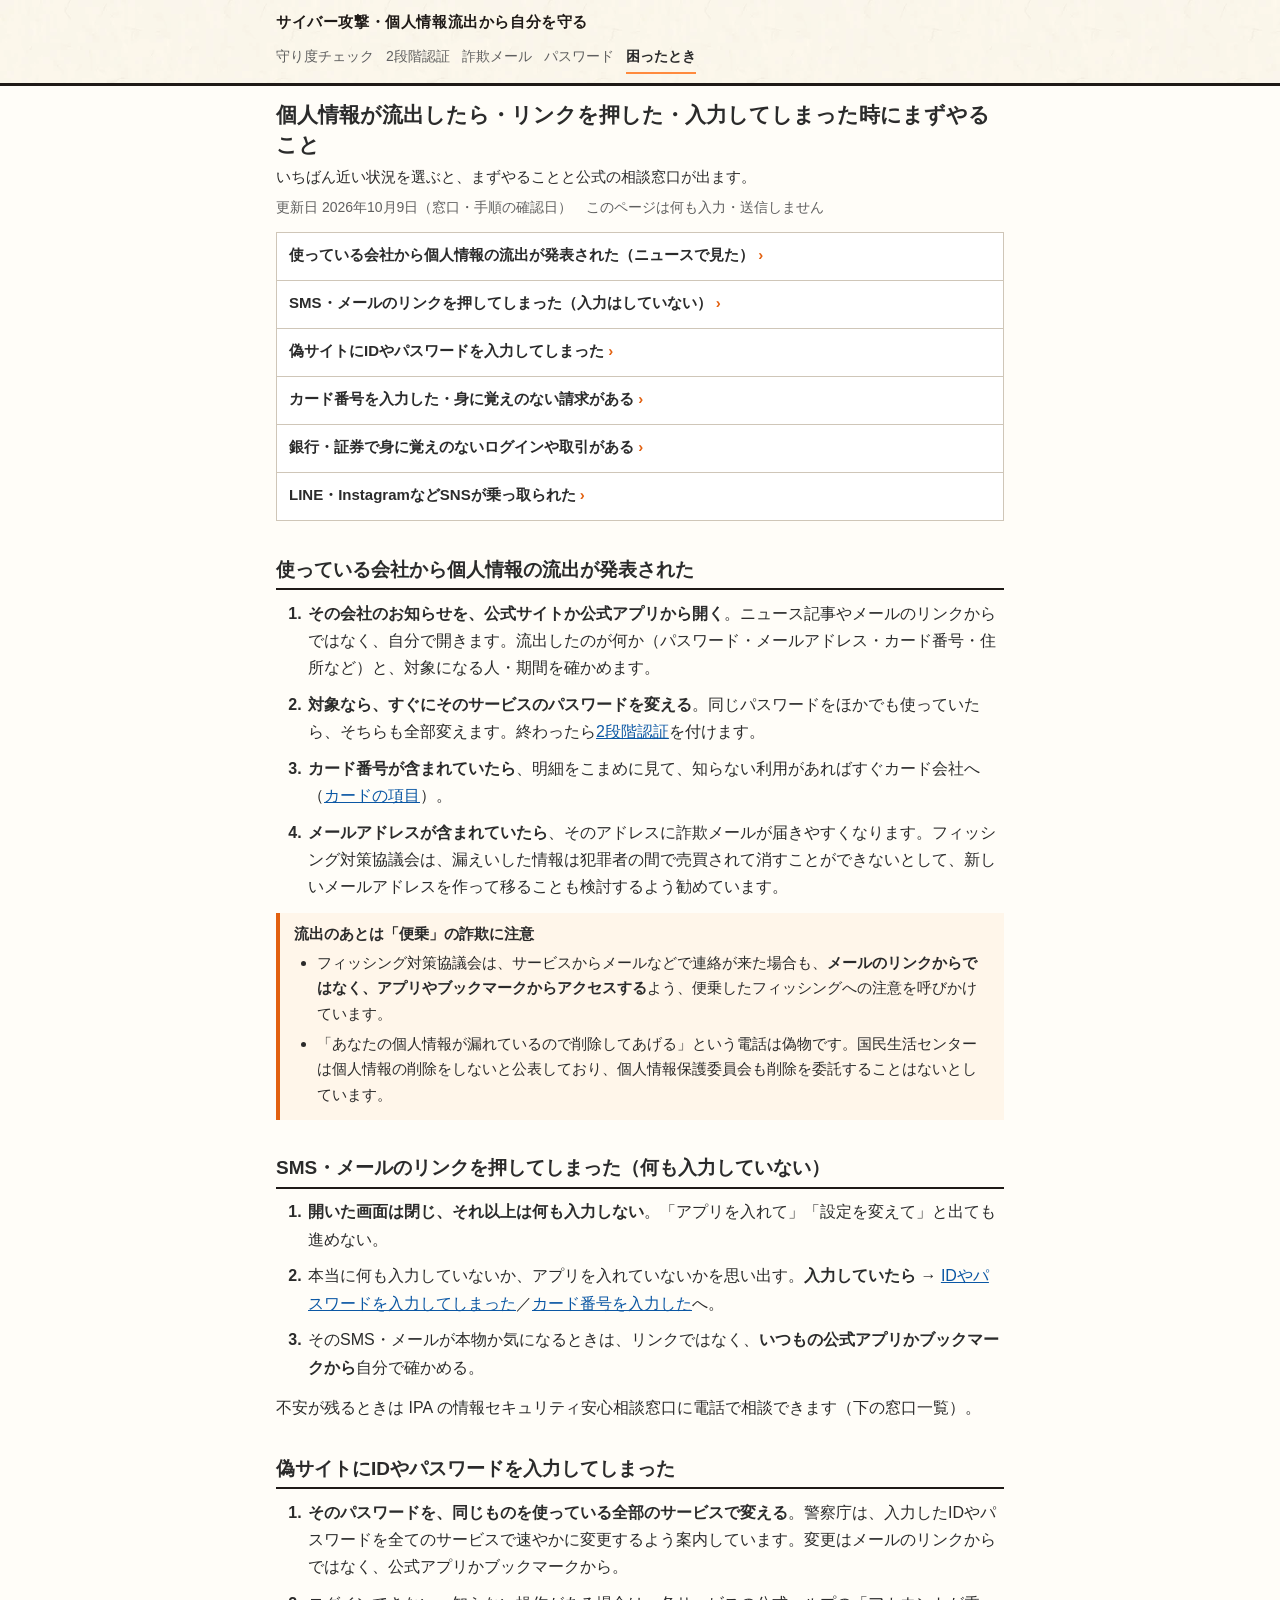
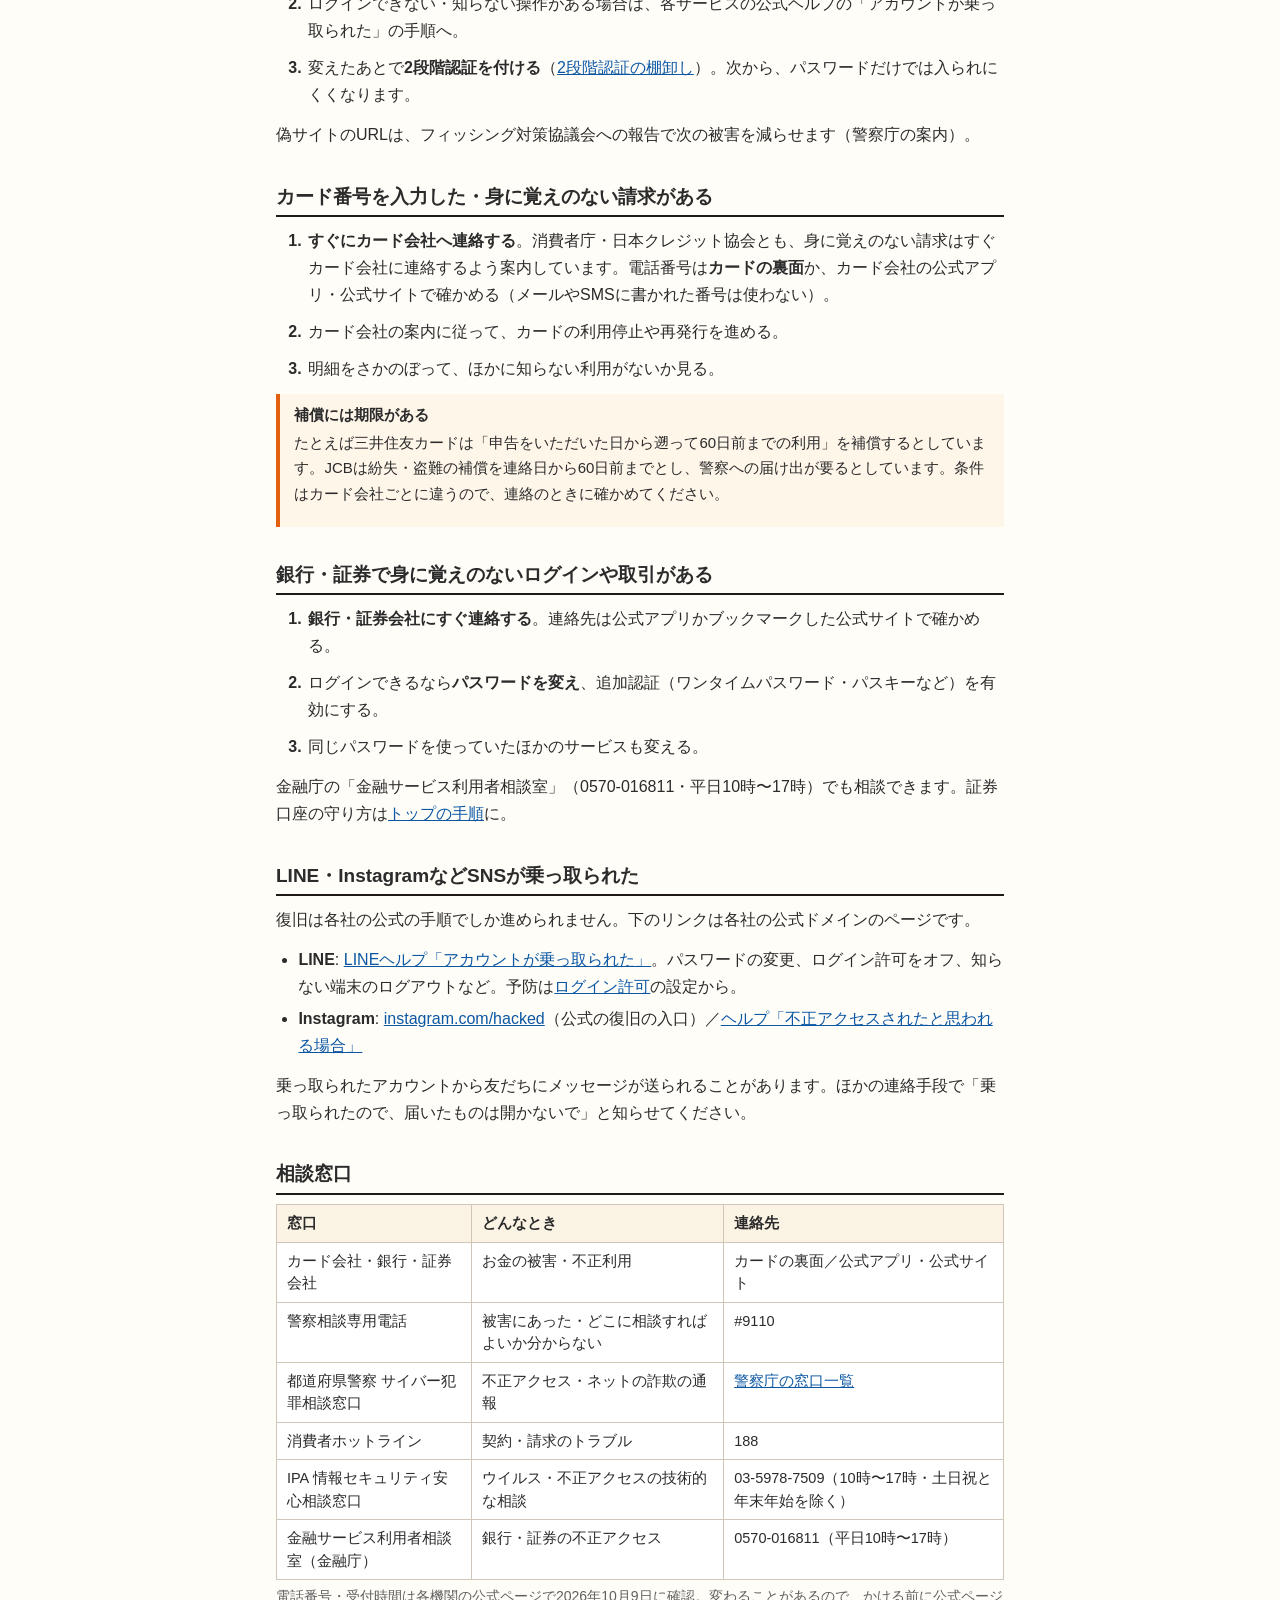
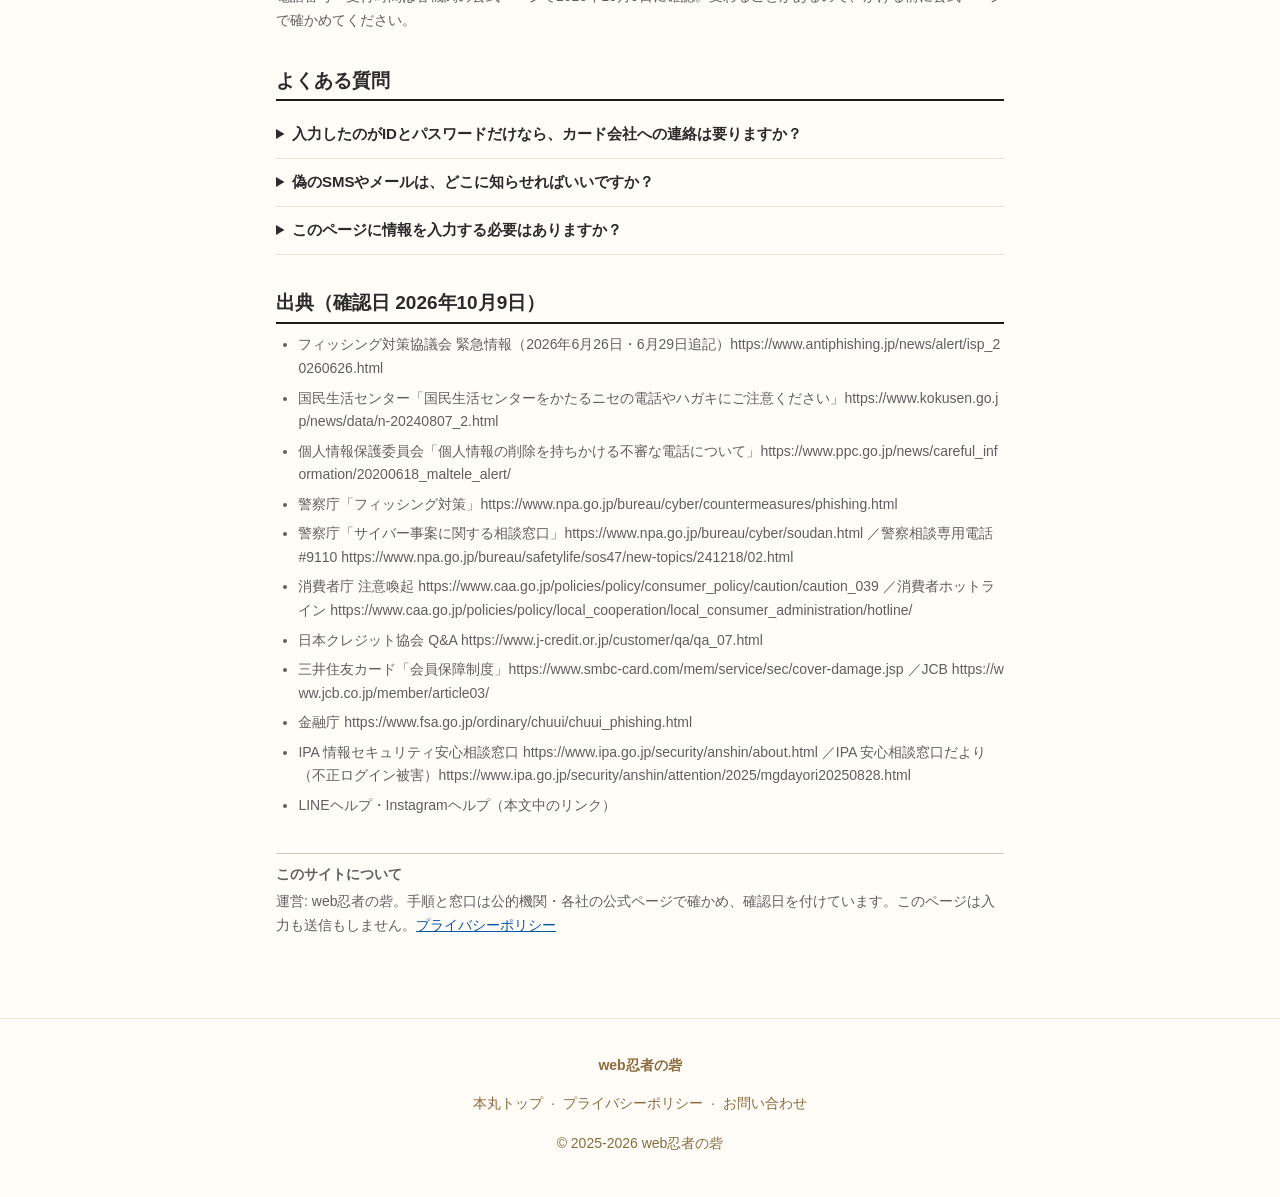
==== komattara/index.html @ 25626994 "カード画像（OGP）を新しい2人の絵柄で作り直す Canva の配信カウンターのカードと同じ2人（茶色の髪・オレンジのヘッドホン）を kkp-kit/img/chara2 に作り、人気サムネの型（顔を" ====
<!DOCTYPE html>
<html lang="ja">
<head>
<meta charset="UTF-8">
<meta name="msvalidate.01" content="EF6E7C7B123A3218DAE3B152F5B0764D" />
<meta name="viewport" content="width=device-width, initial-scale=1">
<title>個人情報が流出したら・詐欺のリンクを押した・入力してしまった・乗っ取られた時にまずやること【早見】</title>
<meta name="description" content="使っている会社から個人情報の流出が発表された、SMSやメールのリンクを押してしまった、IDやパスワード・カード番号を入力してしまった、身に覚えのない請求がある、LINEやInstagramが乗っ取られた。状況を選ぶと、まずやることと公式の相談窓口が出ます。警察庁・消費者庁・金融庁・IPA・各社公式の案内をもとに作成。">
<link rel="canonical" href="https://mamoru.kkpwebninja.com/komattara/">
<meta name="robots" content="index,follow,max-image-preview:large">
<meta name="theme-color" content="#e2600f">
<!-- WEBNINJA_UNIFIED_FAVICON -->
<link rel="icon" type="image/png" sizes="32x32" href="/favicon.png">
<link rel="icon" type="image/png" sizes="192x192" href="/favicon-192.png">
<link rel="apple-touch-icon" sizes="180x180" href="/apple-touch-icon.png">
<meta property="og:title" content="個人情報が流出したら・リンクを押した・入力してしまった時にまずやること【早見】">
<meta property="og:description" content="状況を選ぶと、まずやることと公式の相談窓口が出ます。公的機関・各社公式の案内をもとに作成。">
<meta property="og:type" content="article">
<meta property="og:url" content="https://mamoru.kkpwebninja.com/komattara/">
<meta property="og:site_name" content="サイバー攻撃・個人情報流出から自分を守る">
<meta property="og:image" content="https://mamoru.kkpwebninja.com/ogp.jpg?d=20261023b">
<meta name="twitter:card" content="summary_large_image">
<meta name="twitter:image" content="https://mamoru.kkpwebninja.com/ogp.jpg?d=20261023b">
<script src="/ga.js"></script>
<script type="application/ld+json">
{
  "@context":"https://schema.org",
  "@graph":[
    {"@type":"WebPage","@id":"https://mamoru.kkpwebninja.com/komattara/#page","name":"個人情報が流出したら・リンクを押した・入力してしまった・乗っ取られた時にまずやること","url":"https://mamoru.kkpwebninja.com/komattara/","inLanguage":"ja","datePublished":"2026-10-09","dateModified":"2026-10-09","author":{"@type":"Organization","name":"web忍者の砦"},"publisher":{"@type":"Organization","name":"web忍者の砦","url":"https://kkpwebninja.com/"}},
    {"@type":"FAQPage","@id":"https://mamoru.kkpwebninja.com/komattara/#faq","mainEntity":[
      {"@type":"Question","name":"使っている会社から個人情報の流出が発表されたら、まず何をすればいいですか？","acceptedAnswer":{"@type":"Answer","text":"その会社の公式サイトか公式アプリでお知らせを開き、流出した項目と対象を確かめます。対象ならすぐにパスワードを変えます。フィッシング対策協議会は、サービスから連絡が来てもメールのリンクからではなくアプリやブックマークからアクセスするよう、便乗したフィッシングへの注意を呼びかけています。"}},
      {"@type":"Question","name":"偽サイトにIDとパスワードを入力してしまったら？","acceptedAnswer":{"@type":"Answer","text":"警察庁は、入力したIDやパスワードを、同じものを使っている全てのサービスで速やかに変更するよう案内しています。変更は、メールのリンクではなく公式アプリやブックマークから開いて行います。"}},
      {"@type":"Question","name":"クレジットカードに身に覚えのない請求があったら？","acceptedAnswer":{"@type":"Answer","text":"すぐにカード会社に連絡します（消費者庁・日本クレジット協会）。連絡先はカードの裏面か、カード会社の公式アプリ・公式サイトで確かめます。カード会社によっては、届け出から60日前までさかのぼって補償する決まりがあります。"}},
      {"@type":"Question","name":"どこに相談すればいいですか？","acceptedAnswer":{"@type":"Answer","text":"警察相談専用電話 #9110、消費者ホットライン 188、IPA 情報セキュリティ安心相談窓口（03-5978-7509・平日10時〜17時）、都道府県警察のサイバー犯罪相談窓口があります。お金の被害はまずカード会社・金融機関へ連絡してください。"}}
    ]}
  ]
}
</script>
<!-- 共通部品 D4（kkp-kit を kit/ にコピーしたもの。中は手で直さず kkp-kit 側で直して sync.sh）。Web フォントは読まない -->
<link rel="stylesheet" href="/kit/kit.css?v=24214b5">
<link rel="stylesheet" href="/style.css?v=20261021lg">
<script src="/kit/kit.js?v=24214b5" defer></script>
</head>
<body>
<div class="site"><div class="site-in">
  <a class="site-name" href="/">サイバー攻撃・個人情報流出から自分を守る</a>
  <nav class="site-nav"><a href="/">守り度チェック</a><a href="/nidankai/">2段階認証</a><a href="/sagi/">詐欺メール</a><a href="/password/">パスワード</a><a href="/komattara/" aria-current="page">困ったとき</a></nav>
</div></div>
<div class="wrap">
<header>
  <h1>個人情報が流出したら・リンクを押した・入力してしまった時にまずやること</h1>
  <p class="lead">いちばん近い状況を選ぶと、まずやることと公式の相談窓口が出ます。</p>
  <p class="meta">更新日 2026年10月9日（窓口・手順の確認日）　このページは何も入力・送信しません</p>
</header>

<main>
<div class="pick" id="pick">
  <a href="#leak">使っている会社から個人情報の流出が発表された（ニュースで見た）</a>
  <a href="#link">SMS・メールのリンクを押してしまった（入力はしていない）</a>
  <a href="#pass">偽サイトにIDやパスワードを入力してしまった</a>
  <a href="#card">カード番号を入力した・身に覚えのない請求がある</a>
  <a href="#money">銀行・証券で身に覚えのないログインや取引がある</a>
  <a href="#sns">LINE・InstagramなどSNSが乗っ取られた</a>
</div>

<section class="case" id="leak">
<h2>使っている会社から個人情報の流出が発表された</h2>
<ol class="steps">
  <li><b>その会社のお知らせを、公式サイトか公式アプリから開く</b>。ニュース記事やメールのリンクからではなく、自分で開きます。流出したのが何か（パスワード・メールアドレス・カード番号・住所など）と、対象になる人・期間を確かめます。</li>
  <li><b>対象なら、すぐにそのサービスのパスワードを変える</b>。同じパスワードをほかでも使っていたら、そちらも全部変えます。終わったら<a href="/nidankai/">2段階認証</a>を付けます。</li>
  <li><b>カード番号が含まれていたら</b>、明細をこまめに見て、知らない利用があればすぐカード会社へ（<a href="#card">カードの項目</a>）。</li>
  <li><b>メールアドレスが含まれていたら</b>、そのアドレスに詐欺メールが届きやすくなります。フィッシング対策協議会は、漏えいした情報は犯罪者の間で売買されて消すことができないとして、新しいメールアドレスを作って移ることも検討するよう勧めています。</li>
</ol>
<div class="point"><b>流出のあとは「便乗」の詐欺に注意</b>
<ul>
  <li>フィッシング対策協議会は、サービスからメールなどで連絡が来た場合も、<b>メールのリンクからではなく、アプリやブックマークからアクセスする</b>よう、便乗したフィッシングへの注意を呼びかけています。</li>
  <li>「あなたの個人情報が漏れているので削除してあげる」という電話は偽物です。国民生活センターは個人情報の削除をしないと公表しており、個人情報保護委員会も削除を委託することはないとしています。</li>
</ul></div>
</section>

<section class="case" id="link">
<h2>SMS・メールのリンクを押してしまった（何も入力していない）</h2>
<ol class="steps">
  <li><b>開いた画面は閉じ、それ以上は何も入力しない</b>。「アプリを入れて」「設定を変えて」と出ても進めない。</li>
  <li>本当に何も入力していないか、アプリを入れていないかを思い出す。<b>入力していたら</b> → <a href="#pass">IDやパスワードを入力してしまった</a>／<a href="#card">カード番号を入力した</a>へ。</li>
  <li>そのSMS・メールが本物か気になるときは、リンクではなく、<b>いつもの公式アプリかブックマークから</b>自分で確かめる。</li>
</ol>
<p>不安が残るときは IPA の情報セキュリティ安心相談窓口に電話で相談できます（下の窓口一覧）。</p>
</section>

<section class="case" id="pass">
<h2>偽サイトにIDやパスワードを入力してしまった</h2>
<ol class="steps">
  <li><b>そのパスワードを、同じものを使っている全部のサービスで変える</b>。警察庁は、入力したIDやパスワードを全てのサービスで速やかに変更するよう案内しています。変更はメールのリンクからではなく、公式アプリかブックマークから。</li>
  <li>ログインできない・知らない操作がある場合は、各サービスの公式ヘルプの「アカウントが乗っ取られた」の手順へ。</li>
  <li>変えたあとで<b>2段階認証を付ける</b>（<a href="/nidankai/">2段階認証の棚卸し</a>）。次から、パスワードだけでは入られにくくなります。</li>
</ol>
<p>偽サイトのURLは、フィッシング対策協議会への報告で次の被害を減らせます（警察庁の案内）。</p>
</section>

<section class="case" id="card">
<h2>カード番号を入力した・身に覚えのない請求がある</h2>
<ol class="steps">
  <li><b>すぐにカード会社へ連絡する</b>。消費者庁・日本クレジット協会とも、身に覚えのない請求はすぐカード会社に連絡するよう案内しています。電話番号は<b>カードの裏面</b>か、カード会社の公式アプリ・公式サイトで確かめる（メールやSMSに書かれた番号は使わない）。</li>
  <li>カード会社の案内に従って、カードの利用停止や再発行を進める。</li>
  <li>明細をさかのぼって、ほかに知らない利用がないか見る。</li>
</ol>
<div class="point"><b>補償には期限がある</b>
<p>たとえば三井住友カードは「申告をいただいた日から遡って60日前までの利用」を補償するとしています。JCBは紛失・盗難の補償を連絡日から60日前までとし、警察への届け出が要るとしています。条件はカード会社ごとに違うので、連絡のときに確かめてください。</p></div>
</section>

<section class="case" id="money">
<h2>銀行・証券で身に覚えのないログインや取引がある</h2>
<ol class="steps">
  <li><b>銀行・証券会社にすぐ連絡する</b>。連絡先は公式アプリかブックマークした公式サイトで確かめる。</li>
  <li>ログインできるなら<b>パスワードを変え</b>、追加認証（ワンタイムパスワード・パスキーなど）を有効にする。</li>
  <li>同じパスワードを使っていたほかのサービスも変える。</li>
</ol>
<p>金融庁の「金融サービス利用者相談室」（0570-016811・平日10時〜17時）でも相談できます。証券口座の守り方は<a href="/#how-money">トップの手順</a>に。</p>
</section>

<section class="case" id="sns">
<h2>LINE・InstagramなどSNSが乗っ取られた</h2>
<p>復旧は各社の公式の手順でしか進められません。下のリンクは各社の公式ドメインのページです。</p>
<ul>
  <li><b>LINE</b>: <a href="https://help.line.me/line/smartphone/?contentId=20000437&amp;lang=ja" target="_blank" rel="noopener">LINEヘルプ「アカウントが乗っ取られた」</a>。パスワードの変更、ログイン許可をオフ、知らない端末のログアウトなど。予防は<a href="https://help.line.me/line/smartphone/?contentId=20000112&amp;lang=ja" target="_blank" rel="noopener">ログイン許可</a>の設定から。</li>
  <li><b>Instagram</b>: <a href="https://www.instagram.com/hacked/" target="_blank" rel="noopener">instagram.com/hacked</a>（公式の復旧の入口）／<a href="https://help.instagram.com/149494825257596?locale=ja_JP" target="_blank" rel="noopener">ヘルプ「不正アクセスされたと思われる場合」</a></li>
</ul>
<p>乗っ取られたアカウントから友だちにメッセージが送られることがあります。ほかの連絡手段で「乗っ取られたので、届いたものは開かないで」と知らせてください。</p>
</section>

<h2 id="madoguchi">相談窓口</h2>
<div class="scroll"><table>
  <tr><th>窓口</th><th>どんなとき</th><th>連絡先</th></tr>
  <tr><td>カード会社・銀行・証券会社</td><td>お金の被害・不正利用</td><td>カードの裏面／公式アプリ・公式サイト</td></tr>
  <tr><td>警察相談専用電話</td><td>被害にあった・どこに相談すればよいか分からない</td><td>#9110</td></tr>
  <tr><td>都道府県警察 サイバー犯罪相談窓口</td><td>不正アクセス・ネットの詐欺の通報</td><td><a href="https://www.npa.go.jp/bureau/cyber/soudan.html" target="_blank" rel="noopener">警察庁の窓口一覧</a></td></tr>
  <tr><td>消費者ホットライン</td><td>契約・請求のトラブル</td><td>188</td></tr>
  <tr><td>IPA 情報セキュリティ安心相談窓口</td><td>ウイルス・不正アクセスの技術的な相談</td><td>03-5978-7509（10時〜17時・土日祝と年末年始を除く）</td></tr>
  <tr><td>金融サービス利用者相談室（金融庁）</td><td>銀行・証券の不正アクセス</td><td>0570-016811（平日10時〜17時）</td></tr>
</table></div>
<p class="src">電話番号・受付時間は各機関の公式ページで2026年10月9日に確認。変わることがあるので、かける前に公式ページで確かめてください。</p>

<section class="faq" id="faq">
<h2>よくある質問</h2>
<details><summary>入力したのがIDとパスワードだけなら、カード会社への連絡は要りますか？</summary><p>カード番号を入力していなければ、まずはパスワードの変更と2段階認証です。ただ、そのサービスにカードを登録している場合は、明細をこまめに見て、知らない利用があればカード会社へ連絡してください。</p></details>
<details><summary>偽のSMSやメールは、どこに知らせればいいですか？</summary><p>警察庁は、フィッシングサイトのURLをフィッシング対策協議会へ報告するよう案内しています。なりすまされた会社の公式サイトにも、通報の窓口があることが多いです。</p></details>
<details><summary>このページに情報を入力する必要はありますか？</summary><p>ありません。このページは読むだけで、何も送信しません。</p></details>
</section>

<h2 id="shutten">出典（確認日 2026年10月9日）</h2>
<ul class="sources">
  <li>フィッシング対策協議会 緊急情報（2026年6月26日・6月29日追記）https://www.antiphishing.jp/news/alert/isp_20260626.html</li>
  <li>国民生活センター「国民生活センターをかたるニセの電話やハガキにご注意ください」https://www.kokusen.go.jp/news/data/n-20240807_2.html</li>
  <li>個人情報保護委員会「個人情報の削除を持ちかける不審な電話について」https://www.ppc.go.jp/news/careful_information/20200618_maltele_alert/</li>
  <li>警察庁「フィッシング対策」https://www.npa.go.jp/bureau/cyber/countermeasures/phishing.html</li>
  <li>警察庁「サイバー事案に関する相談窓口」https://www.npa.go.jp/bureau/cyber/soudan.html ／警察相談専用電話 #9110 https://www.npa.go.jp/bureau/safetylife/sos47/new-topics/241218/02.html</li>
  <li>消費者庁 注意喚起 https://www.caa.go.jp/policies/policy/consumer_policy/caution/caution_039 ／消費者ホットライン https://www.caa.go.jp/policies/policy/local_cooperation/local_consumer_administration/hotline/</li>
  <li>日本クレジット協会 Q&amp;A https://www.j-credit.or.jp/customer/qa/qa_07.html</li>
  <li>三井住友カード「会員保障制度」https://www.smbc-card.com/mem/service/sec/cover-damage.jsp ／JCB https://www.jcb.co.jp/member/article03/</li>
  <li>金融庁 https://www.fsa.go.jp/ordinary/chuui/chuui_phishing.html</li>
  <li>IPA 情報セキュリティ安心相談窓口 https://www.ipa.go.jp/security/anshin/about.html ／IPA 安心相談窓口だより（不正ログイン被害）https://www.ipa.go.jp/security/anshin/attention/2025/mgdayori20250828.html</li>
  <li>LINEヘルプ・Instagramヘルプ（本文中のリンク）</li>
</ul>

<div class="author"><b>このサイトについて</b>
<p>運営: web忍者の砦。手順と窓口は公的機関・各社の公式ページで確かめ、確認日を付けています。このページは入力も送信もしません。<a href="https://privacypolicy.kkpwebninja.com/" target="_blank" rel="noopener">プライバシーポリシー</a></p></div>
</main>
</div>

<!-- WEBNINJA_UNIFIED_FOOTER -->
<footer class="uf">
  <div class="uf-name">web忍者の砦</div>
  <div><a href="https://kkpwebninja.com/" target="_blank" rel="noopener">本丸トップ</a>·<a href="https://privacypolicy.kkpwebninja.com/" target="_blank" rel="noopener">プライバシーポリシー</a>·<a href="https://kkpwebninja.com/otoiawase" target="_blank" rel="noopener">お問い合わせ</a></div>
  <div class="uf-c">© 2025-2026 web忍者の砦</div>
</footer>
<script src="/komattara/pick.js"></script>
</body>
</html>
---- kit/kit.css ----
/* =====================================================================
   kkp-kit  —  web忍者の砦 共通部品（D4 ストリート和忍者・仕上げ版）
   使い方は README.md。各サイトの kit/ にコピーして使う（外部参照しない）。
   クラスと変数はすべて k- / --k- で始まる（既存の .btn や .card とぶつけない）。
   絵は kit/img/ の WebP。url() はこのファイルからの相対なので、kit/ の中身ごとコピーする。
   ===================================================================== */

:root{
  /* 色はオレンジ・クリーム＋墨にしぼる（2026-10-20）。朱＝強調／オレンジ＝木札と票と進み具合。萌黄と金は変数だけ残す（kit の部品では使わない） */
  --k-sumi:#1f1a17; --k-kinari:#fbf3e4; --k-surface:#fffdf8;
  --k-orange:#ff8a3d; --k-shu:#c93b23; --k-moegi:#8cbf3f; --k-kin:#c9a13b;
  --k-text-2:#4a3f37; --k-line-soft:rgba(31,26,23,.15);
  /* 影は墨の斜めずらし1種類だけ（ぼかしの影は使わない） */
  --k-sh-l:4px 4px 0 var(--k-sumi); --k-sh-s:3px 3px 0 var(--k-sumi);
  /* 角は2段、ふちは2段 */
  --k-r:6px; --k-r-pill:999px; --k-bw:3px; --k-bw-s:2px;
  /* 書体: 筆＝サイト名と大きな題字だけ／見出し＝丸ゴシックの太字／太字＝ボタン・数字・短い言葉／本文＝丸ゴシック（2026-10-20 読みやすさの見直し） */
  --k-brush:"Yuji Syuku",serif;
  --k-head:"M PLUS Rounded 1c","Zen Maru Gothic","Hiragino Maru Gothic ProN","BIZ UDPGothic","Noto Sans JP",system-ui,sans-serif;
  --k-bold:"RocknRoll One","M PLUS Rounded 1c",sans-serif;
  --k-body:"M PLUS Rounded 1c",system-ui,sans-serif;
  /* 白い文字の墨のふち（2px） */
  --k-outline:2px 0 0 var(--k-sumi),-2px 0 0 var(--k-sumi),0 2px 0 var(--k-sumi),0 -2px 0 var(--k-sumi),2px 2px 0 var(--k-sumi),-2px -2px 0 var(--k-sumi),2px -2px 0 var(--k-sumi),-2px 2px 0 var(--k-sumi);
  /* 道しるべの印（オレンジの矢羽根の札） */
  --k-sign:url("data:image/svg+xml,%3Csvg%20xmlns%3D%22http%3A//www.w3.org/2000/svg%22%20viewBox%3D%220%200%2060%2030%22%20preserveAspectRatio%3D%22none%22%3E%3Cpath%20d%3D%22M2%202H45L58%2015L45%2028H2Z%22%20fill%3D%22%23ef8433%22%20stroke%3D%22%231f1a17%22%20stroke-width%3D%222.5%22%20stroke-linejoin%3D%22round%22/%3E%3Cpath%20d%3D%22M5%205H44%22%20stroke%3D%22%23ffb877%22%20stroke-width%3D%222%22%20stroke-linecap%3D%22round%22/%3E%3Ccircle%20cx%3D%228%22%20cy%3D%2215%22%20r%3D%222%22%20fill%3D%22%231f1a17%22/%3E%3C/svg%3E");
}

/* ---------- 地と文字組み ---------- */
.k-page{margin:0;background:var(--k-surface);color:var(--k-sumi);font-family:var(--k-body);font-size:16px;line-height:1.7;-webkit-text-size-adjust:100%}
.k-page p,.k-page li{letter-spacing:.02em}
.k-page small{font-size:max(14px,.85em);letter-spacing:.04em;line-height:1.5}
.k-page :focus-visible{outline:4px double var(--k-shu);outline-offset:3px}
.k-wrap{max-width:1120px;margin:0 auto;padding:0 16px}
.k-num{font-variant-numeric:tabular-nums;font-feature-settings:"tnum" 1}
.k-washi{background:var(--k-kinari) url(img/d4-washi.webp) 0 0/320px auto}

/* ---------- ボタン（主＝木札／副／小／大） ---------- */
.k-btn{display:inline-flex;align-items:center;justify-content:center;font-family:var(--k-bold);font-weight:400;letter-spacing:.04em;line-height:1.2;font-feature-settings:"palt" 1;text-decoration:none;cursor:pointer;transition:transform .08s,box-shadow .08s,filter .08s,background .15s;-webkit-tap-highlight-color:transparent}
.k-btn-main{position:relative;min-height:56px;padding:0 18px;border-style:solid;border-width:12px 16px;border-image:url(img/d3-wood.webp) 40 50 fill / 12px 16px stretch;background:none;color:#fff;font-size:17px;text-shadow:var(--k-outline);filter:drop-shadow(4px 4px 0 var(--k-sumi));white-space:nowrap}
.k-btn-main::after{content:"";position:absolute;inset:-12px -16px;pointer-events:none;background:linear-gradient(110deg,transparent 38%,rgba(255,255,255,.65) 50%,transparent 62%) no-repeat;background-size:260% 100%;background-position:120% 0;-webkit-mask:url(img/d3-wood.webp) center/100% 100% no-repeat;mask:url(img/d3-wood.webp) center/100% 100% no-repeat;transition:background-position .7s ease}
.k-btn-main:hover::after,.k-btn-main:focus-visible::after{background-position:-20% 0}
.k-btn-main:active{transform:translate(4px,4px);filter:drop-shadow(0 0 0 var(--k-sumi))}
.k-btn-big{min-height:72px;font-size:26px;letter-spacing:.12em}
.k-btn-sub{min-height:48px;padding:0 18px;border:var(--k-bw) solid var(--k-sumi);border-radius:var(--k-r);background:var(--k-kinari);color:var(--k-sumi);font-size:16px;box-shadow:var(--k-sh-l)}
.k-btn-sub:hover{background:#fff}
.k-btn-sub:active{transform:translate(4px,4px);box-shadow:0 0 0 var(--k-sumi)}
.k-btn-sm{min-height:44px;padding:0 14px;border:var(--k-bw-s) solid var(--k-sumi);border-radius:var(--k-r);background:var(--k-shu);color:#fff;font-size:15px;box-shadow:var(--k-sh-s)}
.k-btn-sm:hover{background:#e35539}
.k-btn-sm:active{transform:translate(3px,3px);box-shadow:0 0 0 var(--k-sumi)}
.k-btn[disabled],.k-btn[aria-disabled="true"]{opacity:.5;pointer-events:none}

/* ---------- 見出し（墨の筆跡に白抜き） ----------
   墨は3枚（左の筆の入り d2-ink-l・真ん中 d2-ink-m・右の端 d2-ink-r）。両端の形は固定で、真ん中だけが伸びる。
   長い見出しは墨ごと横に伸び、入りきらなければ折り返して墨が縦に伸びる（白い字が墨の外に出ない）。
   はね・飛び散った粒はない（2026-10-20）。16字を超える見出しは .k-h2（帯なし）のほうが読みやすい。 */
.k-hd{display:inline-block;box-sizing:border-box;max-width:100%;margin:0;padding:12px 22px 14px 70px;background:url(img/d2-ink-l.webp) 0 0/68px 100% no-repeat,url(img/d2-ink-r.webp) 100% 0/14px 100% no-repeat,url(img/d2-ink-m.webp) 62px 0/calc(100% - 69px) 100% no-repeat;color:#fff;text-shadow:0 0 2px var(--k-sumi);font-family:var(--k-head);font-weight:800;font-size:22px;letter-spacing:.04em;line-height:1.3;font-feature-settings:"palt" 1;word-break:auto-phrase;text-wrap:balance;transform:rotate(-1deg)}
@media (min-width:600px){.k-hd{font-size:26px;padding:14px 26px 16px 84px;background-size:80px 100%,16px 100%,calc(100% - 80px) 100%;background-position:0 0,100% 0,72px 0}}
.k-hd-brush{margin:0;font-family:var(--k-brush);font-weight:400;font-size:24px;letter-spacing:.08em;line-height:1.2}   /* 筆を残すのはサイト名・大きな題字（24px 以上）だけ */
/* 節見出し（帯なし）。筆＋墨2pxの下線。長い見出し・読みもの・FAQ の見出しに。古い「左オレンジ線＋薄い帯」の置き換え */
.k-h2{margin:32px 0 12px;padding:0 0 6px;border-bottom:var(--k-bw-s) solid var(--k-sumi);color:var(--k-sumi);font-family:var(--k-head);font-weight:800;font-size:22px;letter-spacing:.02em;line-height:1.4;font-feature-settings:"palt" 1;word-break:auto-phrase;text-wrap:balance}
.k-h2-bold{font-family:var(--k-bold);font-weight:400;letter-spacing:.04em}   /* RocknRoll One の太字にしたいとき */
.k-h3{margin:24px 0 8px;padding:0 0 0 10px;border-left:3px solid var(--k-sumi);color:var(--k-sumi);font-family:var(--k-bold);font-weight:400;font-size:18px;letter-spacing:.04em;line-height:1.45;font-feature-settings:"palt" 1}
@media (min-width:600px){.k-h2{font-size:26px}}

/* ---------- 枠（カード）と面 ---------- */
/* 影は「押せるもの」だけ（a.k-card・ボタン・タブ）。ただの入れ物（div.k-card・.k-panel）は影なし＝重ねても重く見えない */
.k-card{position:relative;display:block;padding:12px 16px 14px;background:var(--k-surface) url(img/d4-washi.webp) 0 0/320px auto;border:var(--k-bw-s) solid var(--k-sumi);border-radius:var(--k-r);color:var(--k-sumi);text-decoration:none}
.k-card h3,.k-card .k-card-t{margin:0;font-family:var(--k-bold);font-weight:400;font-size:17px;line-height:1.4;font-feature-settings:"palt" 1}
.k-card p,.k-card .k-card-d{margin:2px 0 0;font-size:14px;line-height:1.55;color:var(--k-text-2)}
/* 押せるカード（a.k-card.k-go）: 右に「開く」の道しるべ。押すと沈む */
a.k-card{border-width:var(--k-bw);box-shadow:var(--k-sh-l);transition:transform .08s,box-shadow .08s}
a.k-card:hover{background-color:#fff}
a.k-card:active{transform:translate(4px,4px);box-shadow:0 0 0 var(--k-sumi)}
a.k-card:hover h3,a.k-card:focus-visible h3{text-decoration:underline;text-decoration-color:var(--k-orange);text-decoration-thickness:3px;text-underline-offset:4px}
.k-go{padding-right:100px}
.k-go::after{content:"開く";position:absolute;right:10px;top:50%;margin-top:-17px;display:grid;place-items:center;box-sizing:border-box;width:72px;height:34px;padding:0 14px;background:var(--k-sign) center/100% 100% no-repeat;font-family:var(--k-bold);font-size:14px;letter-spacing:.06em;color:#fff;text-shadow:var(--k-outline);transition:transform .2s cubic-bezier(.4,.1,.3,1)}
.k-go:hover::after,.k-go:focus-visible::after{transform:translateX(4px)}
.k-go:active::after{transform:translateX(6px)}
.k-go[data-go]::after{content:attr(data-go)}
/* 面（いまの使いどき・設定の箱など）: 和紙の地＋端だけ青海波 */
.k-panel{position:relative;isolation:isolate;padding:16px 16px 20px;background:var(--k-kinari) url(img/d4-washi.webp) 0 0/320px auto;border:var(--k-bw-s) solid var(--k-sumi);border-radius:var(--k-r)}
.k-panel::before{content:"";position:absolute;inset:0;z-index:-1;border-radius:inherit;background:url(img/d2-seigaiha.webp) 0 0/220px auto;opacity:.3;-webkit-mask:radial-gradient(ellipse at 50% 45%,transparent 68%,#000 100%);mask:radial-gradient(ellipse at 50% 45%,transparent 68%,#000 100%);pointer-events:none}
/* 市松（下の操作帯・帯の地） */
.k-ichimatsu{background-color:var(--k-kinari);background-image:conic-gradient(rgba(31,26,23,.045) 25%,transparent 0 50%,rgba(31,26,23,.045) 0 75%,transparent 0);background-size:16px 16px}

/* ---------- 道しるべの印と文字リンク ---------- */
.k-sign{display:inline-block;flex:none;width:22px;height:15px;vertical-align:-2px;background:var(--k-sign) center/100% 100% no-repeat;transition:transform .2s}
.k-link{display:inline-flex;align-items:center;gap:6px;min-height:44px;color:var(--k-sumi);font-weight:700;text-decoration:underline;text-decoration-color:var(--k-orange);text-decoration-thickness:2px;text-underline-offset:4px}
.k-link::after{content:"";display:inline-block;flex:none;width:22px;height:15px;background:var(--k-sign) center/100% 100% no-repeat;transition:transform .2s}
.k-link:hover{color:var(--k-shu)}
.k-link:hover::after,.k-link:active::after{transform:translateX(4px)}
.k-link-inline{display:inline;min-height:0}
/* 一覧の中の太い文字リンク（行全体が押せる高さ44px） */
.k-link-strong{display:inline-flex;align-items:center;min-height:44px;color:var(--k-sumi);font-family:var(--k-bold);font-size:17px;font-feature-settings:"palt" 1;text-decoration:underline;text-decoration-color:var(--k-orange);text-decoration-thickness:3px;text-underline-offset:5px}
.k-link-strong::after{content:"";display:inline-block;flex:none;width:34px;height:22px;margin-left:8px;background:var(--k-sign) center/100% 100% no-repeat;transition:transform .2s cubic-bezier(.4,.1,.3,1)}
.k-link-strong:hover{color:var(--k-shu)}
.k-link-strong:hover::after,.k-link-strong:focus-visible::after{transform:translateX(4px) rotate(-4deg)}
.k-link-strong:active::after{transform:translateX(6px)}

/* ---------- タブ ---------- */
.k-tabs{display:flex;flex-wrap:wrap;gap:8px}
.k-tabs>button,.k-tabs>a{display:inline-flex;align-items:center;justify-content:center;min-height:44px;padding:0 16px;border:var(--k-bw-s) solid var(--k-sumi);border-radius:var(--k-r-pill);background:var(--k-surface);color:var(--k-sumi);font-family:var(--k-bold);font-size:15px;font-feature-settings:"palt" 1;text-decoration:none;cursor:pointer;box-shadow:var(--k-sh-s);white-space:nowrap}
.k-tabs>[aria-selected="true"],.k-tabs>[aria-current="true"],.k-tabs>.on{background:var(--k-shu);color:#fff;transform:translate(3px,3px);box-shadow:0 0 0 var(--k-sumi)}

/* ---------- 札 ---------- */
.k-fuda-new{display:inline-grid;place-items:center;width:92px;height:68px;background:url(img/d3-burst.webp) center/100% 100% no-repeat;font-family:var(--k-bold);font-size:15px;color:var(--k-sumi);transform:rotate(-6deg);font-feature-settings:"palt" 1}
.k-fuda-osusume{display:inline-grid;place-items:center;width:108px;height:46px;background:url(img/d3-hanko-rect.webp) center/100% 100% no-repeat;font-family:var(--k-bold);font-size:15px;color:var(--k-shu);transform:rotate(-4deg);font-feature-settings:"palt" 1}
/* 小さな朱の札（新作など）。カードの中では見出しの上に置く */
.k-tag{display:inline-block;margin:0 0 4px;padding:1px 8px;background:var(--k-shu);color:#fff;border:var(--k-bw-s) solid var(--k-sumi);border-radius:4px;font-size:14px;font-weight:700;letter-spacing:.04em;line-height:1.4}
/* 縦書きの札（カードの角に下がる） */
.k-tate-tag{position:absolute;top:-3px;right:12px;padding:8px 5px 10px;writing-mode:vertical-rl;text-orientation:upright;background:var(--k-shu);color:#fff;border:var(--k-bw-s) solid var(--k-sumi);border-top:0;border-radius:0 0 6px 6px;font-family:var(--k-head);font-weight:800;font-size:14px;letter-spacing:.1em;line-height:1}
/* 朱の枠の小札（毎日更新など） */
.k-upd{display:inline-block;margin-left:8px;padding:0 6px;border:var(--k-bw-s) solid var(--k-shu);border-radius:4px;color:var(--k-shu);font-family:var(--k-body);font-size:14px;font-weight:700;line-height:1.6;vertical-align:2px;transform:rotate(-3deg)}

/* ---------- 縦書き ---------- */
.k-tate{writing-mode:vertical-rl;text-orientation:upright;font-family:var(--k-head);font-weight:800;font-size:18px;letter-spacing:.12em;line-height:1}

/* ---------- 巻物の結果欄 ---------- */
.k-result{position:relative;display:block;border-style:solid;border-width:16px 42px;border-image:url(img/d3-scroll.webp) 56 84 fill / 16px 42px stretch;padding:4px 0;text-align:center}
.k-result small{display:block;font-size:14px;font-weight:700;color:var(--k-text-2)}
.k-result b{display:block;font-family:var(--k-bold);font-weight:400;font-size:32px;line-height:1.25;color:var(--k-shu);letter-spacing:.04em;text-shadow:var(--k-outline);font-variant-numeric:tabular-nums}
/* 巻物の札（小見出しを巻物に載せる） */
.k-scroll-label{display:inline-grid;place-items:center;min-width:200px;height:52px;padding:0 44px;background:url(img/d3-scroll.webp) center/100% 100% no-repeat;font-family:var(--k-head);font-weight:800;font-size:20px;letter-spacing:.04em;font-feature-settings:"palt" 1}

/* ---------- 進み具合のバー（オレンジ。2026-10-20 に萌黄から変更＝色はオレンジ・クリーム＋墨にしぼる） ---------- */
.k-bar{position:relative;height:20px;border:var(--k-bw-s) solid var(--k-sumi);border-radius:var(--k-r-pill);background:var(--k-surface)}
.k-bar>i{display:block;height:100%;width:0;border-radius:var(--k-r-pill);background:var(--k-orange);transition:width .4s}
.k-bar>img{position:absolute;top:50%;width:34px;transform:translate(-50%,-50%);transition:left .4s}

/* ---------- 判子・落款・金 ---------- */
.k-stamp{display:inline-grid;place-items:center;width:54px;height:54px;background:url(img/d4-hanko.webp) center/100% 100% no-repeat;font-family:var(--k-head);font-weight:800;font-size:21px;color:var(--k-shu);transform:rotate(-8deg)}
.k-seal{display:inline-grid;place-items:center;width:34px;height:34px;background:url(img/d4-seal.webp) center/100% 100% no-repeat;color:#fff;font-family:var(--k-head);font-weight:800;font-size:17px;line-height:1;flex:none}
.k-kin{position:absolute;pointer-events:none;width:56px;opacity:.95}
.k-kin-num{color:var(--k-kin);text-shadow:1px 1px 0 var(--k-sumi)}

/* ---------- 背景（ぱっと見は無地、よく見ると作り込み） ---------- */
/* 親に .k-scene を付け、中に <div class="k-bg" aria-hidden="true"> を置いて飾りを入れる */
.k-scene{position:relative;isolation:isolate;overflow:hidden}
.k-bg{position:absolute;inset:0;z-index:-1;overflow:hidden;pointer-events:none}
.k-deco{position:absolute;pointer-events:none;user-select:none}
.k-mon{width:360px;opacity:.06}             /* 丸紋の透かし: 大きく1つだけ 0.04〜0.07 */
.k-kasumi{width:420px;opacity:.14}          /* すやり霞: まとまりの切れ目だけ 0.1〜0.16。文字の下に置かない */
.k-ninja{width:14px;opacity:.36}            /* 隠し忍者: 1ページに1か所だけ */
.k-line{left:0;right:0;bottom:0;height:46px;background:url(img/d4-line.webp) left bottom/auto 100% repeat-x;opacity:.08}  /* 砦の線: 下端に（文字の下に来るなら下の余白を46px以上あける） */
/* 季節の散らし: kit.js が <html data-k-season="momiji|yuki|shochikubai|sakura"> を月で付ける。絵がある季節だけ出る */
.k-season{display:none}
[data-k-season="momiji"] .k-season-momiji{display:block}
[data-k-season="yuki"] .k-season-yuki{display:block}
[data-k-season="shochikubai"] .k-season-shochikubai{display:block}
[data-k-season="sakura"] .k-season-sakura{display:block}
/* 季節の散らしは1つの飾りの入れ物（.k-bg）に1つまで。2つ目以降は出さない */
.k-bg .k-season~.k-season{display:none!important}

/* ---------- 下に固定する操作帯（スマホの主操作） ---------- */
.k-fix{position:sticky;bottom:0;z-index:30;display:flex;gap:12px;flex-wrap:wrap;justify-content:center;padding:12px 16px calc(12px + env(safe-area-inset-bottom));border-top:var(--k-bw) solid var(--k-sumi);background-color:var(--k-kinari);background-image:conic-gradient(rgba(31,26,23,.04) 25%,transparent 0 50%,rgba(31,26,23,.04) 0 75%,transparent 0);background-size:16px 16px}
.k-fix .k-btn-main{flex:1 1 180px;min-width:0;padding:0 6px}

/* ---------- 広告枠（標準サイズ。format=auto は使わない） ---------- */
.kkp-ad{text-align:center;margin:1.4rem auto 0;max-width:680px;min-height:288px;padding-top:6px}
.kkp-ad-label{font-size:12px;color:var(--k-text-2);letter-spacing:.04em;margin:0 0 6px;line-height:1}
.kkp-ad ins.adsbygoogle{display:block;width:300px;height:250px;margin:0 auto}
@media(min-width:768px){.kkp-ad{min-height:318px}.kkp-ad ins.adsbygoogle{width:336px;height:280px}}

/* ---------- 動き（巻物が開く・判子が押される）。押したときは静かに沈むだけ（墨の粒は 2026-10-20 にやめた） ---------- */
@keyframes k-unroll{from{clip-path:inset(0 46% 0 46%)}to{clip-path:inset(0 0 0 0)}}
@keyframes k-stamp{0%{opacity:0;transform:scale(2.4) rotate(-8deg)}60%{opacity:1;transform:scale(.92) rotate(-8deg)}100%{opacity:1;transform:scale(1) rotate(-8deg)}}
.k-play .k-anim-unroll{animation:k-unroll .7s cubic-bezier(.2,.8,.2,1) both}
.k-play .k-anim-stamp{animation:k-stamp .35s cubic-bezier(.3,1.4,.5,1) .65s both}
/* .k-ink-on: ボタン以外で「押すと少し沈む」を付けたいもの（名前は前のまま。粒は出ない） */
.k-ink-on{transition:transform .08s}
.k-ink-on:active{transform:translate(2px,2px)}

@media (prefers-reduced-motion:reduce){
  .k-btn,a.k-card,.k-go::after,.k-link::after,.k-link-strong::after,.k-sign,.k-bar>i,.k-bar>img,.k-btn-main::after{transition:none}
  .k-play .k-anim-unroll,.k-play .k-anim-stamp{animation:none}
  .k-ink-on{transition:none}
  .k-par{transform:none!important}
}

/* ---------- 演出の部品（KKit.fx.slash / KKit.fx.shuriken で呼ぶ・kit.js） ----------
   清潔に: 色は墨・生成り・朱だけ。光の粒は撒かない。文字の上に重ねない（結果は斬れた後に呼び出し側が出す）。
   絵（刀・手裏剣）は img/fx-katana.webp・img/fx-shuriken.webp。動きは kit.js が Web Animations で付ける。 */
.k-fx{position:absolute;inset:0;overflow:hidden;pointer-events:none;z-index:6}
/* 札（斬られる前の紙の札）。--k-fx-c は印の色（レア度などで変える） */
.k-fx-fuda{position:absolute;left:50%;top:50%;width:var(--k-fx-w,200px);aspect-ratio:2/3;transform:translate(-50%,-50%)}
.k-fx-half{position:absolute;inset:0}
.k-fx-half.a{clip-path:polygon(0 0,100% 0,100% 65.5%,0 34.5%)}
.k-fx-half.b{clip-path:polygon(0 34.5%,100% 65.5%,100% 100%,0 100%)}
.k-fx-face{position:absolute;inset:0;box-sizing:border-box;border:calc(var(--k-fx-w,200px)*.03) solid var(--k-sumi);border-radius:calc(var(--k-fx-w,200px)*.04);background:var(--k-kinari) url(img/d4-washi.webp) 0 0/160% auto;box-shadow:calc(var(--k-fx-w,200px)*.035) calc(var(--k-fx-w,200px)*.035) 0 var(--k-sumi)}
.k-fx-face::before{content:"";position:absolute;left:12%;right:12%;top:8%;bottom:8%;border:calc(var(--k-fx-w,200px)*.012) solid var(--k-fx-c,var(--k-shu));border-radius:2px;opacity:.85;transition:border-color .25s}
.k-fx-seal{position:absolute;left:50%;top:50%;width:46%;aspect-ratio:1;transform:translate(-50%,-50%) rotate(-6deg);border-radius:12%;background:var(--k-fx-g,var(--k-fx-c,var(--k-shu)));box-shadow:0 0 0 calc(var(--k-fx-w,200px)*.018) var(--k-sumi);transition:background .25s}
.k-fx-seal::after{content:"";position:absolute;inset:22%;border:calc(var(--k-fx-w,200px)*.016) solid rgba(255,255,255,.85);border-radius:8%}
/* 刀が通る道（札の中心を通る斜めの線）。刀と光の筋はこの中を左から右へ */
.k-fx-track{position:absolute;left:50%;top:50%;width:var(--k-fx-len,900px);height:0;transform:translate(-50%,-50%) rotate(var(--k-fx-ang,25deg))}
.k-fx-blade{position:absolute;left:0;top:0;width:var(--k-fx-bw,360px);aspect-ratio:900/112;transform:translate(-100%,-50%);background:url(img/fx-katana.webp) center/100% 100% no-repeat;opacity:0}
.k-fx-line{position:absolute;left:50%;top:0;width:var(--k-fx-ll,400px);margin-left:calc(var(--k-fx-ll,400px)/-2);height:var(--k-fx-lh,6px);transform:translateY(-50%) scaleX(0);transform-origin:0 50%;border-radius:999px;background:#fff;box-shadow:0 0 0 2px var(--k-sumi);opacity:0}
/* 印の色が上がったときの輪（1回だけ・細く） */
.k-fx-ring{position:absolute;left:50%;top:50%;width:var(--k-fx-w,200px);aspect-ratio:1;border:4px solid var(--k-fx-c,var(--k-shu));border-radius:50%;transform:translate(-50%,-50%);opacity:0}
/* 手裏剣（刺さったまま残す。次に投げるとき・KKit.fx.clear で消える） */
.k-fx-star{position:absolute;left:0;top:0;width:var(--k-fx-s,80px);aspect-ratio:1;margin:calc(var(--k-fx-s,80px)/-2) 0 0 calc(var(--k-fx-s,80px)/-2);background:url(img/fx-shuriken.webp) center/100% 100% no-repeat;filter:drop-shadow(3px 3px 0 rgba(31,26,23,.55));z-index:2}
.k-fx-hit{position:absolute;left:0;top:0;width:var(--k-fx-s,80px);aspect-ratio:1;margin:calc(var(--k-fx-s,80px)/-2) 0 0 calc(var(--k-fx-s,80px)/-2);border:3px solid var(--k-sumi);border-radius:50%;box-sizing:border-box;opacity:0;z-index:1}
@media (prefers-reduced-motion:reduce){.k-fx{display:none}}

/* =====================================================================
   2026-10-20 追加の部品（清潔感・装飾は使い回す）
   約束: 色は墨・生成り・オレンジ（朱）だけ／影は押せるものだけ／左揃えと罫線／絵文字なし／無限に動かさない
   ===================================================================== */

/* ---------- 背景の絵（ito・wordwolf・haa で同じだったものをまとめた） ---------- */
.k-paper{background:var(--k-surface) url(img/paper.webp) 0 0/128px 128px repeat}      /* 白い紙の地 */
.k-reveal-bg{background:#16213a url(img/reveal-bg.webp) center/cover no-repeat;color:#fff}  /* 藍の札の地（答え・役の見せ場） */

/* ---------- ホーム画面に追加（k-install） ----------
   <div class="k-install" data-k-key="サイト名_install_dismissed" role="dialog" aria-label="ホーム画面に追加" hidden> … README
   kit.js が自動でつなぐ（iOS は手順を開く・Android は本物の追加画面・一度閉じたら出さない・PC では出さない）。
   下に .k-fix があれば、その上に出る。 */
.k-install{position:fixed;left:10px;right:10px;bottom:var(--k-install-bottom,12px);z-index:80;display:flex;flex-wrap:wrap;align-items:center;gap:8px 12px;box-sizing:border-box;max-width:520px;margin:0 auto;padding:10px 12px;background:var(--k-kinari) url(img/d4-washi.webp) 0 0/320px auto;border:var(--k-bw) solid var(--k-sumi);border-radius:var(--k-r);box-shadow:var(--k-sh-l);color:var(--k-sumi);font-family:var(--k-body)}
.k-install[hidden]{display:none}
.k-install-t{flex:1;min-width:0}
.k-install-t b{display:block;font-family:var(--k-bold);font-weight:400;font-size:15px;line-height:1.35}
.k-install-t span{display:block;font-size:14px;color:var(--k-text-2);line-height:1.45}
.k-install-x{flex:none;display:grid;place-items:center;width:44px;height:44px;margin:-4px -6px -4px -8px;padding:0;border:0;background:none;font-size:22px;line-height:1;color:var(--k-text-2);cursor:pointer}
.k-install-how{flex:1 0 100%;margin:2px 0 0;padding:8px 0 0 1.4em;border-top:1px solid var(--k-line-soft);font-size:14px;line-height:1.6}
.k-install-how[hidden]{display:none}

/* ---------- 順位カード（k-teaser）＝ magic-teaser の D4 版 ----------
   自分で書くとき: <a class="k-teaser" href="…" style="--k-teaser-c:#e60012"> の中に
     .k-teaser-asof（時点）/ .k-teaser-q（問い）/ .k-teaser-v（<b>5位</b>・…）/ .k-teaser-go（行き先）
   magic-teaser.js をそのまま使うとき: <div data-magic-teaser class="k-teaser-host" …> と書くだけで D4 の見た目になる
   （差し色はカードの上の線だけ。地は和紙・文字は墨なので、球団の色が白でも黒でも読める） */
.k-teaser,.k-teaser-host .mt-card,.k-teaser-host .mt-card.mt-lighttext{position:relative;display:block;box-sizing:border-box;margin:0;padding:14px 16px 12px;overflow:visible;background:var(--k-surface) url(img/d4-washi.webp) 0 0/320px auto;border:var(--k-bw-s) solid var(--k-sumi);border-radius:var(--k-r);box-shadow:inset 0 6px 0 var(--k-teaser-c,var(--mt-accent,var(--k-orange))),var(--k-sh-s);color:var(--k-sumi);font-family:var(--k-body);text-decoration:none;transition:transform .08s,box-shadow .08s}
.k-teaser:hover,.k-teaser-host .mt-card:hover{transform:none;background-color:#fff;box-shadow:inset 0 6px 0 var(--k-teaser-c,var(--mt-accent,var(--k-orange))),var(--k-sh-s)}
.k-teaser:active,.k-teaser-host .mt-card:active{transform:translate(3px,3px);box-shadow:inset 0 6px 0 var(--k-teaser-c,var(--mt-accent,var(--k-orange))),0 0 0 var(--k-sumi)}
.k-teaser-host .mt-card::after{content:none;display:none}
.k-teaser-q,.k-teaser-host .mt-q{display:block;margin:4px 0 0;padding-right:84px;font-family:var(--k-bold);font-weight:400;font-size:15px;line-height:1.45;opacity:1;letter-spacing:.02em;font-feature-settings:"palt" 1}
.k-teaser-v,.k-teaser-host .mt-stats{display:block;margin:6px 0 0;font-size:15px;font-weight:700;line-height:1.5;font-variant-numeric:tabular-nums}
.k-teaser-v b,.k-teaser-host .mt-stats b{margin-right:2px;font-family:var(--k-bold);font-weight:400;font-size:24px;color:var(--k-shu)}
.k-teaser-go,.k-teaser-host .mt-cta{display:flex;flex-wrap:wrap;align-items:center;gap:6px 8px;margin:8px 0 0;font-size:14px;font-weight:700;text-decoration:underline;text-decoration-color:var(--k-orange);text-decoration-thickness:2px;text-underline-offset:4px}
.k-teaser-go::after{content:"";flex:none;width:22px;height:15px;background:var(--k-sign) center/100% 100% no-repeat}
.k-teaser-host .mt-arrow{display:inline-block;width:22px;height:15px;overflow:hidden;color:transparent;background:var(--k-sign) center/100% 100% no-repeat}
.k-teaser-host .mt-badge,.k-teaser-host .mt-card.mt-lighttext .mt-badge{display:inline-block;padding:0 6px;border:var(--k-bw-s) solid var(--k-shu);border-radius:4px;background:none;color:var(--k-shu);font-size:14px;font-weight:700;line-height:1.6;letter-spacing:.02em;text-decoration:none}
.k-teaser-asof,.k-teaser-host .mt-asof{position:absolute;right:12px;top:14px;font-size:14px;font-weight:400;color:var(--k-text-2);opacity:1}

/* ---------- 通知（k-toast） ----------
   KKit.toast('コピーしました') で出す（2.2秒で消える）。HTML に置かなくてよい。
   消えている間は visibility:hidden ＝画面の端に札が残らない。中が空なら出ない */
.k-toast{position:fixed;left:50%;bottom:calc(var(--k-install-bottom,12px) + 12px + env(safe-area-inset-bottom));z-index:1100;box-sizing:border-box;max-width:calc(100vw - 32px);padding:10px 16px;border:var(--k-bw-s) solid var(--k-sumi);border-radius:var(--k-r);background:var(--k-sumi);color:#fff;font-family:var(--k-bold);font-size:15px;line-height:1.4;letter-spacing:.04em;text-align:left;pointer-events:none;opacity:0;visibility:hidden;transform:translate(-50%,6px);transition:opacity .18s,transform .18s,visibility 0s .18s}
.k-toast.k-on{opacity:1;visibility:visible;transform:translate(-50%,0);transition:opacity .18s,transform .18s}
.k-toast:empty{display:none}

/* ---------- 空のとき（k-empty） ----------
   グラフや表の代わりに置く。1行（何がない）＋次の操作。左揃え。絵を添えるなら .k-empty-img（小さく1つ） */
.k-empty{display:flex;flex-wrap:wrap;align-items:center;gap:8px 16px;box-sizing:border-box;min-height:112px;margin:0;padding:16px;border:var(--k-bw-s) solid var(--k-line-soft);border-radius:var(--k-r);background:var(--k-kinari);color:var(--k-sumi);text-align:left}
.k-empty-img{flex:none;width:56px;height:auto;opacity:.85}
.k-empty-body{flex:1 1 220px;min-width:0}
.k-empty-t{margin:0;font-family:var(--k-bold);font-weight:400;font-size:16px;line-height:1.5}
.k-empty-d{margin:2px 0 0;font-size:14px;line-height:1.6;color:var(--k-text-2)}
.k-empty .k-btn{flex:none}

/* ---------- たたむ見出し（k-fold） ----------
   <details class="k-fold"><summary>見出し</summary><div>中身</div></details>（open は付けない）。
   並べると罫線でつながる。右の＋／－が印。見出しが長くても折り返して、印は右に残る */
.k-fold{margin:0;border-top:1px solid var(--k-line-soft);border-bottom:1px solid var(--k-line-soft)}
.k-fold+.k-fold{border-top:0}
.k-fold>summary{display:flex;align-items:center;gap:12px;min-height:48px;box-sizing:border-box;padding:10px 4px 10px 4px;list-style:none;cursor:pointer;color:var(--k-sumi);font-family:var(--k-bold);font-weight:400;font-size:16px;line-height:1.5;letter-spacing:.02em;font-feature-settings:"palt" 1;word-break:auto-phrase;-webkit-tap-highlight-color:transparent}
.k-fold>summary::-webkit-details-marker{display:none}
.k-fold>summary::marker{content:""}
.k-fold>summary::after{content:"＋";flex:none;display:grid;place-items:center;width:28px;height:28px;margin-left:auto;border:var(--k-bw-s) solid var(--k-sumi);border-radius:4px;font-family:var(--k-body);font-size:16px;font-weight:700;line-height:1}
.k-fold[open]>summary::after{content:"－";background:var(--k-sumi);color:#fff}
.k-fold>summary:hover{color:var(--k-shu)}
.k-fold>:not(summary){margin:0;padding:0 4px 16px}
.k-fold p{margin:0 0 8px;font-size:15px;line-height:1.7}

/* ---------- 手順（k-steps） ----------
   <ol class="k-steps"><li><b>見出し</b>説明</li>…</ol>。数字は墨の太字（丸いバッジなし）。行は罫線で区切る */
.k-steps{margin:0;padding:0;list-style:none;counter-reset:k-step}
.k-steps>li{position:relative;display:block;margin:0;padding:12px 0 12px 40px;border-top:1px solid var(--k-line-soft);counter-increment:k-step;font-size:15px;line-height:1.65}
.k-steps>li:last-child{border-bottom:1px solid var(--k-line-soft)}
.k-steps>li::before{content:counter(k-step);position:absolute;left:4px;top:10px;font-family:var(--k-bold);font-size:22px;line-height:1.2;color:var(--k-shu);font-variant-numeric:tabular-nums}
.k-steps>li>b:first-child{display:block;font-family:var(--k-bold);font-weight:400;font-size:16px;line-height:1.5}

/* ---------- 結果の表（k-table-result） ----------
   <table class="k-table-result"> 項目／金額（.k-r）／式（.k-f）。勝った行・合計の行は <tr class="k-win">。
   上下を墨2px、行の間を薄い罫線（箱にしない）。数字は右揃え・等幅 */
.k-table-result{width:100%;border-collapse:collapse;margin:0;border-top:var(--k-bw-s) solid var(--k-sumi);border-bottom:var(--k-bw-s) solid var(--k-sumi);background:none;font-size:15px;line-height:1.5;color:var(--k-sumi)}
.k-table-result caption{caption-side:top;padding:0 0 6px;text-align:left;font-family:var(--k-bold);font-size:15px}
.k-table-result th,.k-table-result td{padding:8px 8px;border:0;border-bottom:1px solid var(--k-line-soft);text-align:left;vertical-align:top}
.k-table-result thead th{border-bottom:1px solid var(--k-sumi);font-size:14px;font-weight:700;color:var(--k-text-2);white-space:nowrap}
.k-table-result .k-r,.k-table-result td.num,.k-table-result th.num{text-align:right;white-space:nowrap;font-variant-numeric:tabular-nums}
.k-table-result .k-f{font-size:14px;color:var(--k-text-2)}
.k-table-result tbody>tr>:first-child{min-width:7em;word-break:auto-phrase}
.k-table-result tr.k-win td,.k-table-result tr.k-win th{background:var(--k-kinari);font-weight:700}
.k-table-result tr.k-win .k-r{color:var(--k-shu);font-family:var(--k-bold);font-weight:400;font-size:17px}
.k-table-result tr:last-child td,.k-table-result tr:last-child th{border-bottom:0}

/* ---------- 選ぶボタンの並び（k-seg） ----------
   <div class="k-seg" role="group"><button type="button" aria-pressed="true">…</button>…</div>
   四角を墨の線でつなぐ。選択中＝朱。折り返しても行は横いっぱい。.k-seg-2 / .k-seg-3 で同じ幅に */
.k-seg{display:flex;flex-wrap:wrap;overflow:hidden;box-sizing:border-box;border:var(--k-bw-s) solid var(--k-sumi);border-radius:var(--k-r);background:var(--k-surface)}
.k-seg>button,.k-seg>a,.k-seg>label{flex:1 1 auto;display:flex;flex-direction:column;align-items:center;justify-content:center;box-sizing:border-box;min-width:0;min-height:44px;margin:0 calc(var(--k-bw-s)*-1) calc(var(--k-bw-s)*-1) 0;padding:6px 12px;border:0;border-right:var(--k-bw-s) solid var(--k-sumi);border-bottom:var(--k-bw-s) solid var(--k-sumi);border-radius:0;background:none;color:var(--k-sumi);font-family:var(--k-body);font-size:15px;font-weight:700;line-height:1.3;text-align:center;text-decoration:none;word-break:auto-phrase;text-wrap:balance;cursor:pointer;-webkit-tap-highlight-color:transparent}
.k-seg>button small,.k-seg>label small{display:block;font-size:14px;font-weight:400;line-height:1.3}
.k-seg>:hover{background:#fff}
.k-seg>[aria-pressed="true"],.k-seg>[aria-checked="true"],.k-seg>[aria-selected="true"],.k-seg>.on,.k-seg>label:has(input:checked){background:var(--k-shu);color:#fff}
.k-seg>label input{position:absolute;opacity:0;pointer-events:none}
.k-seg-2>*{flex-basis:50%}
.k-seg-3>*{flex-basis:33.34%}

/* ---------- 数を増やす・減らす（k-stepper） ----------
   <div class="k-stepper"><button type="button" aria-label="減らす">−</button><output class="k-num">4</output><span>人</span><button type="button" aria-label="増やす">＋</button></div> */
.k-stepper{display:inline-flex;align-items:center;gap:12px}
.k-stepper>button{display:grid;place-items:center;width:48px;height:48px;padding:0;border:var(--k-bw-s) solid var(--k-sumi);border-radius:var(--k-r);background:var(--k-kinari);color:var(--k-sumi);font-family:var(--k-body);font-size:24px;font-weight:700;line-height:1;cursor:pointer;box-shadow:var(--k-sh-s);transition:transform .08s,box-shadow .08s;-webkit-tap-highlight-color:transparent}
.k-stepper>button:active{transform:translate(3px,3px);box-shadow:0 0 0 var(--k-sumi)}
.k-stepper>button[disabled]{opacity:.4;pointer-events:none}
.k-stepper>output,.k-stepper>.k-stepper-v{min-width:2ch;font-family:var(--k-bold);font-size:34px;line-height:1;text-align:center;font-variant-numeric:tabular-nums}
.k-stepper>span{font-size:16px;font-weight:700;margin-left:-6px}

/* ---------- 手順の札（k-step） ----------
   <h2><span class="k-step">STEP 1</span>人数を選ぶ</h2>。箱にせず、朱の太字と右の細い線だけ */
.k-step{display:inline-block;margin:0 10px 0 0;padding:0 10px 0 0;border-right:var(--k-bw-s) solid var(--k-line-soft);color:var(--k-shu);font-family:var(--k-bold);font-weight:400;font-size:14px;line-height:1.3;letter-spacing:.06em;vertical-align:.1em;font-variant-numeric:tabular-nums}

/* ---------- 時間の表示（k-timer） ----------
   <div class="k-timer"><span class="k-timer-state">集中</span><span class="k-timer-t">25:00</span></div>。動いている間は .k-run */
.k-timer{display:flex;flex-direction:column;align-items:flex-start;gap:6px}
.k-timer-state{display:inline-block;padding:2px 10px;border:var(--k-bw-s) solid var(--k-sumi);border-radius:4px;background:var(--k-kinari);font-family:var(--k-bold);font-size:15px;line-height:1.4;letter-spacing:.06em}
.k-timer.k-run .k-timer-state{background:var(--k-shu);color:#fff}
.k-timer-t{font-family:var(--k-bold);font-size:64px;line-height:1;letter-spacing:.02em;font-variant-numeric:tabular-nums;color:var(--k-sumi)}
.k-timer.k-end .k-timer-t{color:var(--k-shu)}
@media (min-width:600px){.k-timer-t{font-size:88px}}

/* ---------- 3・2・1（k-countdown） ----------
   KKit.countdown(3, { onDone, sound }) で画面の真ん中に出す。HTML に置かなくてよい */
.k-countdown{position:fixed;inset:0;z-index:1200;display:flex;align-items:center;justify-content:center;background:rgba(255,253,248,.72);pointer-events:none}
.k-countdown[hidden]{display:none}
.k-countdown>span{font-family:var(--k-bold);font-size:min(36vh,36vw);line-height:1;color:var(--k-sumi);font-variant-numeric:tabular-nums}
.k-countdown>span.k-on{animation:k-cd .5s cubic-bezier(.2,.8,.3,1) both}
@keyframes k-cd{from{opacity:0;transform:scale(.7)}to{opacity:1;transform:scale(1)}}

/* ---------- 結果の見せ方（k-reveal） ----------
   要素に .k-reveal（ふわっと出る）／.k-reveal-fuda（札が横から置かれる）／.k-reveal-stamp（判子が押される）を付け、
   出すときに KKit.reveal(要素) を呼ぶ（何度でも出し直せる）。1回だけ動いて止まる。紙吹雪の代わりはこれか KKit.fx */
.k-reveal.k-on{animation:k-rv .32s ease-out both}
.k-reveal-fuda.k-on{animation:k-rv-fuda .36s cubic-bezier(.2,.8,.3,1) both}
.k-reveal-stamp.k-on{animation:k-rv-stamp .3s cubic-bezier(.3,.9,.4,1) both}
@keyframes k-rv{from{opacity:0;transform:translateY(8px)}to{opacity:1;transform:none}}
@keyframes k-rv-fuda{from{opacity:0;transform:translateX(-24px)}to{opacity:1;transform:none}}
@keyframes k-rv-stamp{from{opacity:0;transform:scale(1.6) rotate(var(--k-rv-rot,-8deg))}to{opacity:1;transform:scale(1) rotate(var(--k-rv-rot,-8deg))}}

/* ---------- 共有（k-share） ----------
   残すサイトだけで使う（2026-09-30 の原則撤去を守る）。<button type="button" class="k-share" data-k-share>リンクを送る</button>
   kit.js が端末の共有画面を開く（なければリンクをコピーして k-toast）。URL には ?d=YYYYMMDD が付く */
.k-share{display:inline-flex;align-items:center;justify-content:center;gap:8px;min-height:44px;padding:0 14px;border:var(--k-bw-s) solid var(--k-sumi);border-radius:var(--k-r);background:var(--k-surface);color:var(--k-sumi);font-family:var(--k-bold);font-weight:400;font-size:15px;line-height:1.2;letter-spacing:.04em;text-decoration:none;cursor:pointer;box-shadow:var(--k-sh-s);transition:transform .08s,box-shadow .08s;-webkit-tap-highlight-color:transparent}
.k-share:hover{background:#fff}
.k-share:active{transform:translate(3px,3px);box-shadow:0 0 0 var(--k-sumi)}
.k-share-row{display:flex;flex-wrap:wrap;gap:8px}

@media (prefers-reduced-motion:reduce){
  .k-countdown>span.k-on,.k-reveal.k-on,.k-reveal-fuda.k-on,.k-reveal-stamp.k-on{animation:none}
  .k-toast,.k-toast.k-on,.k-teaser,.k-stepper>button,.k-share{transition:none}
}

/* ---------- 墨の判子（k-stamp の墨色。ズレた・外れ・おしいなど、朱の判子と同じ重さで並べる用）2026-10-20 共通点探しで追加 ---------- */
.k-stamp.k-stamp-sumi{filter:grayscale(1) brightness(.42) contrast(1.2);color:var(--k-sumi)}

/* ---------- 古い「ホーム画面に追加」バナー（#installBanner・style 直書き）の字を読めるように 2026-10-21 ----------
   26サイトに残っている形。直書きの色は !important で上書きする（橙の字・白字が 2.35:1、×が 2.85:1 だった） */
#installBanner div[style*="color:#ff8a3d"]{color:#a8501a!important}
#installBanner #installBtn{color:#1f1a17!important}
#installBanner #installCloseBtn{color:#5c5c5c!important}
---- style.css ----
/* サイバー攻撃・個人情報流出から自分を守る 共通スタイル
   方針: 白地・左揃え・罫線で区切る。チェックは表（質問の列＋はい/いいえの列）、結果は表。
   色はボタンと選択中・見出しの線だけ。角丸・影・バッジは使わない。 */
:root{--ink:#2b2b2b;--sub:#5f5f5f;--line:#cfc6b8;--line-l:#e8e1d6;--head:#fff6ea;--accent:#e2600f;--accent-d:#b84c0a;--yes:#2b2b2b;--link:#0b57a4;--warn:#a1360b}
*{box-sizing:border-box}
html{-webkit-text-size-adjust:100%}
body{margin:0;background:#fff;color:var(--ink);font-family:"M PLUS Rounded 1c","Hiragino Maru Gothic ProN","Hiragino Sans","Noto Sans JP","Yu Gothic Medium","Meiryo",sans-serif;font-size:16px;line-height:1.7}
a{color:var(--link)}
p{margin:0 0 .8rem}
ul,ol{padding-left:1.4rem;margin:.2rem 0 .8rem}
li{margin:0 0 .3rem}
b,strong{font-weight:700}

/* サイト上部 */
.site{border-bottom:2px solid var(--accent)}
.site-in{max-width:760px;margin:0 auto;padding:9px 16px;display:flex;align-items:baseline;justify-content:space-between;gap:6px 12px;flex-wrap:wrap}
.site-name{font-weight:700;font-size:15px;color:var(--ink);text-decoration:none}
.site-nav{font-size:14px}
.site-nav a{color:var(--sub);text-decoration:none;margin-left:12px;display:inline-block;padding:4px 0}
.site-nav a:first-child{margin-left:0}
.site-nav a[aria-current]{color:var(--ink);font-weight:700;border-bottom:2px solid var(--ink)}
.wrap{max-width:760px;margin:0 auto;padding:14px 16px 40px}
h1{font-size:21px;font-weight:700;margin:0 0 .3rem;line-height:1.4}
.lead{font-size:15px;margin:0 0 .4rem}
.meta{font-size:14px;color:var(--sub);margin:0 0 .8rem}
h2{font-size:19px;font-weight:700;margin:2.2rem 0 .6rem;padding:0 0 .3rem;border-bottom:2px solid var(--ink);line-height:1.4;scroll-margin-top:8px}
h3{font-size:16.5px;font-weight:700;margin:1.4rem 0 .4rem;padding-left:.55rem;border-left:4px solid var(--accent);line-height:1.4;scroll-margin-top:8px}

/* 表 */
table{border-collapse:collapse;width:100%;font-size:14.5px;background:#fff}
th,td{border:1px solid var(--line);padding:7px 10px;text-align:left;vertical-align:top;line-height:1.55}
th{background:var(--head);font-weight:700}
td.num,th.num{text-align:right;white-space:nowrap;font-variant-numeric:tabular-nums}
.scroll{overflow-x:auto}
.note{font-size:14px;color:var(--sub)}
.src{font-size:14px;color:var(--sub);margin:.3rem 0 0}

/* チェック（質問の列＋はい/いいえの列） */
.chk{margin:.2rem 0 0;font-size:15px}
.chk th{font-weight:700;background:#fff;vertical-align:middle;line-height:1.45;padding:8px 10px}
.chk th small{display:block;font-weight:400;font-size:14px;color:var(--sub);margin-top:2px}
.chk th .no{color:var(--sub);font-weight:400;margin-right:.3em}
.chk td{width:8.6em;padding:5px 6px;vertical-align:middle}
.chk tr.done th{background:#fcfaf6}
.yn{display:flex;gap:0}
.yn button{flex:1 1 50%;font:inherit;font-size:15px;line-height:1.2;min-height:44px;padding:6px 4px;color:var(--ink);background:#fff;border:1px solid var(--line);margin-left:-1px;cursor:pointer}
.yn button:first-child{margin-left:0}
.yn button:hover{background:#f7f3ec}
.yn button[aria-pressed="true"]{background:var(--yes);color:#fff;border-color:var(--yes);font-weight:700;position:relative;z-index:1}
.yn button[data-v="0"][aria-pressed="true"]{background:var(--warn);border-color:var(--warn)}

/* 下の固定バー（主操作はここに1つ） */
#dock{position:fixed;left:0;right:0;bottom:0;z-index:20;background:#fff;border-top:2px solid var(--accent);padding:8px 16px calc(8px + env(safe-area-inset-bottom))}
#dock .in{max-width:760px;margin:0 auto;display:flex;align-items:center;gap:12px}
#dock .prog{font-size:14px;color:var(--sub);white-space:nowrap}
#dock .prog b{color:var(--ink);font-size:16px}
#dock button{flex:1 1 auto;font:inherit;font-weight:700;font-size:16px;min-height:48px;background:var(--accent);color:#fff;border:1px solid var(--accent-d);cursor:pointer}
#dock button:disabled{background:#d9d2c7;border-color:#d9d2c7;color:#fff;cursor:default}
body.dockOff #dock{display:none}

/* 結果 */
.result{margin-top:1rem;border:2px solid var(--ink);padding:10px 12px 12px;scroll-margin-top:8px}
.result[hidden]{display:none}
.result .score{font-size:14px;color:var(--sub);margin:0}
.result .big{font-size:20px;font-weight:700;margin:.1rem 0 .5rem;line-height:1.4}
.todo{margin:0;font-size:15px}
.todo td.n{width:2.2em;text-align:center;font-weight:700}
.todo td b{display:block}
.todo td .how{font-size:14px;color:var(--sub);display:block;margin-top:2px}
.todo td a{font-size:14px}
.result .rest{font-size:14px;margin:.6rem 0 0}
.result .next{font-size:15px;margin:.8rem 0 0;padding-top:.6rem;border-top:1px solid var(--line-l)}
.btn{display:inline-block;margin:.5rem 0 0;background:var(--accent);color:#fff;font-weight:700;text-decoration:none;padding:.65rem 1.1rem;font-size:15.5px;border:1px solid var(--accent-d);min-height:44px}
.btn:hover{background:var(--accent-d)}
.btn2{display:inline-block;margin:.5rem 0 0 .2rem;font-size:14.5px;padding:.6rem .2rem}
.again{font:inherit;font-size:14px;background:#fff;border:1px solid var(--line);padding:.45rem .9rem;min-height:44px;margin-top:.6rem;cursor:pointer}

/* 広告 */
.kkp-ad{text-align:center;margin:1.6rem auto 0;max-width:680px;min-height:288px;padding-top:6px}
.kkp-ad[hidden]{display:none}
.kkp-ad-label{font-size:11px;color:#999;letter-spacing:.08em;margin:0 0 6px;line-height:1}
.kkp-ad ins.adsbygoogle{display:block;width:300px;height:250px;margin:0 auto}

/* 読み物 */
.toc{border:1px solid var(--line);padding:.5rem .9rem;margin:.8rem 0 0;font-size:14.5px}
.toc b{display:block;margin-bottom:.1rem}
.toc ol{margin:.1rem 0 0;padding-left:1.4rem}
.toc li{margin:0}
.point{border-left:4px solid var(--accent);background:var(--head);padding:.5rem .9rem;margin:.8rem 0;font-size:15px}
.point > b:first-child{display:block;margin-bottom:.1rem}
.point ul{margin:.2rem 0 0}
.pr{font-size:12.5px;color:var(--sub);border:1px solid var(--line);padding:.3rem .6rem;margin:.6rem 0}
.cmp{font-size:14px}
.cmp th:first-child{width:7.5em}
.cmp td.num{font-weight:700}
.steps{counter-reset:s;list-style:none;padding-left:0}
.steps > li{counter-increment:s;padding-left:2em;position:relative;margin:0 0 .6rem}
.steps > li::before{content:counter(s) ".";position:absolute;left:0;top:0;font-weight:700;width:1.6em;text-align:right}
.faq details{border-bottom:1px solid var(--line-l);padding:.1rem 0}
.faq summary{cursor:pointer;font-weight:700;padding:.55rem 0;font-size:15px;min-height:44px}
.faq p{margin:0 0 .7rem;font-size:15px}
.sources{font-size:14px;color:var(--sub)}
.sources li{margin:0 0 .35rem;word-break:break-all}
.author{margin:2.2rem 0 0;padding:.6rem 0 0;border-top:1px solid var(--line);font-size:14px;color:var(--sub)}
.author p{margin:.2rem 0 0}
.related{max-width:760px;margin:2rem auto 0;padding:0 16px;font-size:14.5px}
.related b{display:block;border-bottom:2px solid var(--ink);padding-bottom:.25rem;margin-bottom:.2rem}
.related a{display:block;padding:.55rem 0;border-bottom:1px solid var(--line-l);color:var(--link);text-decoration:none}

@media(max-width:480px){
  h1{font-size:19.5px}
  .chk th{padding:7px 7px;font-size:14.5px}
  .chk td{width:7.4em;padding:4px 4px}
  table{font-size:14px}
  .todo td{padding:6px 7px}
}

/* 条件を選ぶ表（項目名の列＋選択の列） */
.tool{width:100%;border-collapse:collapse;margin:.2rem 0 0;font-size:15px}
.tool th{width:7em;background:var(--head);font-weight:700;border:1px solid var(--line);padding:8px 10px;vertical-align:middle;line-height:1.35}
.tool td{border:1px solid var(--line);padding:5px 6px;vertical-align:middle}
.seg{display:flex;flex-wrap:wrap;gap:0;margin:0}
.seg button{font:inherit;font-size:15px;line-height:1.3;color:var(--ink);background:#fff;border:1px solid var(--line);margin:0 0 -1px -1px;padding:8px 8px;min-height:44px;cursor:pointer;flex:1 1 auto}
.seg button:first-child{margin-left:0}
.seg button:hover{background:#f7f3ec}
.seg button[aria-pressed="true"]{background:var(--ink);color:#fff;border-color:var(--ink);position:relative;z-index:1;font-weight:700}
.todo tr.win td{font-weight:700;background:var(--head)}
.todo th{font-size:14px}

/* 統一フッター（CSPでstyle属性を使えないのでクラスで） */
footer.uf{text-align:center;padding:2rem 1rem 2.5rem;font-size:.875rem;color:#607490;line-height:2;border-top:1px solid #f0e6d2;margin-top:2.5rem;background:#fffcf7}
footer.uf .uf-name{font-weight:800;color:#8b6b3d;font-size:.875rem;margin-bottom:.4rem}
footer.uf a{color:#8b6b3d;text-decoration:none;margin:0 .5rem;display:inline-block;padding:4px 0}
footer.uf .uf-c{margin-top:.5rem;color:#846e40}
body.hasDock footer.uf{padding-bottom:calc(2.5rem + 72px)}

/* スマホで「いいえ」を折らない・上部を詰める */
.yn button{white-space:nowrap}
@media(max-width:480px){
  .site-in{padding:6px 12px}
  .site-name{font-size:14px}
  .site-nav{font-size:14px;width:100%;display:flex;flex-wrap:wrap;gap:0 12px}
  .site-nav a{margin-left:0;padding:3px 0}
  .wrap{padding-top:10px}
  h1{font-size:18.5px}
  .lead{font-size:14.5px}
  .chk td{width:8.2em;padding:4px 4px}
  .yn button{font-size:14.5px;padding:6px 2px}
}
.todo td a{display:inline-block;padding:10px 0 6px;font-size:14.5px}

/* 困ったとき */
.pick{display:flex;flex-direction:column;border-top:1px solid var(--line)}
.pick a{display:block;padding:11px 12px;min-height:48px;border:1px solid var(--line);border-top:0;color:var(--ink);text-decoration:none;font-weight:700;font-size:15px;line-height:1.45;background:#fff}
.pick a::after{content:" ›";color:var(--accent)}
.pick a:hover{background:#f7f3ec}
.pick a[aria-current="true"]{background:var(--ink);color:#fff}
.case{scroll-margin-top:8px}
.case.on h2{border-bottom-color:var(--accent)}
.case.on{background:linear-gradient(var(--head),var(--head)) left top/4px 100% no-repeat;padding-left:12px}

/* 2段階認証の棚卸し */
.pickSvc th{width:7.5em;font-size:14px}
.chips{display:flex;flex-wrap:wrap;gap:6px}
.chips button{font:inherit;font-size:14px;line-height:1.3;min-height:44px;padding:6px 10px;background:#fff;color:var(--ink);border:1px solid var(--line);cursor:pointer}
.chips button[aria-pressed="true"]{background:var(--ink);color:#fff;border-color:var(--ink);font-weight:700}
.svc td{vertical-align:middle}
.svc td b{display:block}
.svc td .how{display:block;font-size:14px;color:var(--sub)}
.svc a.go{display:inline-block;padding:10px 0 4px;font-size:14.5px}
.svc td.st{width:6.5em;text-align:center}
.svc button.mk{font:inherit;font-size:14px;min-height:44px;width:100%;background:#fff;border:1px solid var(--line);cursor:pointer;color:var(--ink)}
.svc button.mk[aria-pressed="true"]{background:var(--ink);color:#fff;border-color:var(--ink);font-weight:700}
.svc tr.ok td{background:#faf8f4}
@media(max-width:480px){.pickSvc th{width:5.2em;padding:6px 5px;font-size:14px}.pickSvc td{padding:5px}.chips button{font-size:14px;padding:6px 8px}}
.note .again{display:block;margin-top:6px}

/* 見分けトレーニング */
.quiz{scroll-margin-top:8px}
.q-prog{font-size:14px;color:var(--sub);margin:0 0 .3rem}
.msg{border:1px solid var(--line);background:#f6f6f4;padding:10px 12px;margin:0 0 .6rem}
.msg p{margin:0 0 .3rem}
.msg .m-kind{font-size:14px;color:var(--sub)}
.msg .m-body{font-size:16px;line-height:1.6}
.msg .m-link{font-size:14px;color:#0b57a4;text-decoration:underline dotted;margin:0}
.q-ask{font-weight:700;margin:.2rem 0 .4rem}
.opts{display:flex;flex-direction:column;gap:8px}
.opts button{font:inherit;font-size:15px;line-height:1.45;text-align:left;min-height:48px;padding:9px 12px;background:#fff;color:var(--ink);border:1px solid var(--line);cursor:pointer}
.opts button:hover:not(:disabled){background:#f7f3ec}
.opts button:disabled{cursor:default}
.opts button.right{border:2px solid #1d6b33;background:#eef7f0;font-weight:700}
.opts button.right::before{content:"正しい理由　";color:#1d6b33;font-size:14px;font-weight:700}
.opts button.wrong{border:2px solid var(--warn);background:#fbefe9}
.opts button.wrong::before{content:"あなたの答え　";color:var(--warn);font-size:14px;font-weight:700}
.fb{margin:.6rem 0 0;padding:.5rem 0 0;border-top:1px solid var(--line-l);font-size:15px}
.fb[hidden]{display:none}
.fb .fb-h{font-weight:700;margin:0 0 .3rem}
.fb .fb-h.ok{color:#1d6b33}
.fb .fb-h.ng{color:var(--warn)}
.fb{scroll-margin-bottom:96px}
.jump{font-size:14.5px;margin:0 0 .8rem;padding:.45rem .7rem;border-left:4px solid var(--warn);background:#fbefe9}
.jump a{font-weight:700;display:inline-block;padding:4px 0}

/* ===== 2026-10-19 共通部品 D4（ストリート和忍者）に見た目をそろえる（道具なので控えめに） =====
   このサイトは外部への通信を増やさないため、Web フォント（筆・太字）は読まない（CSP も今のまま）。
   kit/ は同じドメインから読む。色・ふち・影・木札だけ。はい/いいえ・正解/不正解の色、表、文章は変えない。 */
body{background:var(--k-surface)}
.site{background:var(--k-kinari) url(/kit/img/d4-washi.webp) 0 0/320px auto;border-bottom:var(--k-bw) solid var(--k-sumi)}
.site-name{color:var(--k-sumi);letter-spacing:.04em}
.site-nav a[aria-current]{border-bottom-color:var(--k-orange)}
h2{border-bottom-color:var(--k-sumi)}
h3{border-left-color:var(--k-orange)}
th{background:var(--k-kinari)}
.yn button,.opts button{border-color:rgba(31,26,23,.35)}
/* 下の固定バー: 市松の帯に、押せるときだけ木札 */
#dock{background-color:var(--k-kinari);background-image:conic-gradient(rgba(31,26,23,.045) 25%,transparent 0 50%,rgba(31,26,23,.045) 0 75%,transparent 0);background-size:16px 16px;border-top:var(--k-bw) solid var(--k-sumi)}
#dock button:not(:disabled){border-style:solid;border-width:10px 16px;border-image:url(/kit/img/d3-wood.webp) 40 50 fill / 10px 16px stretch;background:none;color:#fff;text-shadow:var(--k-outline);filter:drop-shadow(3px 3px 0 var(--k-sumi));min-height:56px;padding:0 8px;letter-spacing:.04em}
#dock button:not(:disabled):active{transform:translate(3px,3px);filter:none}
#dock button:disabled{border:var(--k-bw-s) solid #c9bfb0}
/* 結果の枠: 和紙＋墨のふち＋斜めずらしの影 */
.result{background:var(--k-kinari) url(/kit/img/d4-washi.webp) 0 0/320px auto;border:var(--k-bw) solid var(--k-sumi);border-radius:var(--k-r);box-shadow:var(--k-sh-l);margin-bottom:14px}
.result table,.result th,.result td{background-color:transparent}
.result th{background:rgba(255,253,248,.7)}
/* 案内のボタン＝朱の小ボタン／やり直し＝生成り */
.btn{background:var(--k-shu);border:var(--k-bw-s) solid var(--k-sumi);border-radius:var(--k-r);box-shadow:var(--k-sh-s)}
.btn:hover{background:#e35539}
.btn:active{transform:translate(3px,3px);box-shadow:none}
.again{background:var(--k-kinari);color:var(--k-sumi);border:var(--k-bw-s) solid var(--k-sumi);border-radius:var(--k-r);box-shadow:var(--k-sh-s);font-weight:700}
.again:active{transform:translate(3px,3px);box-shadow:none}
/* 読みやすさ 2026-10-21（字14px以上・明暗差4.5:1以上） */
#dock button:disabled{color:#5c5247}
/* /読みやすさ */
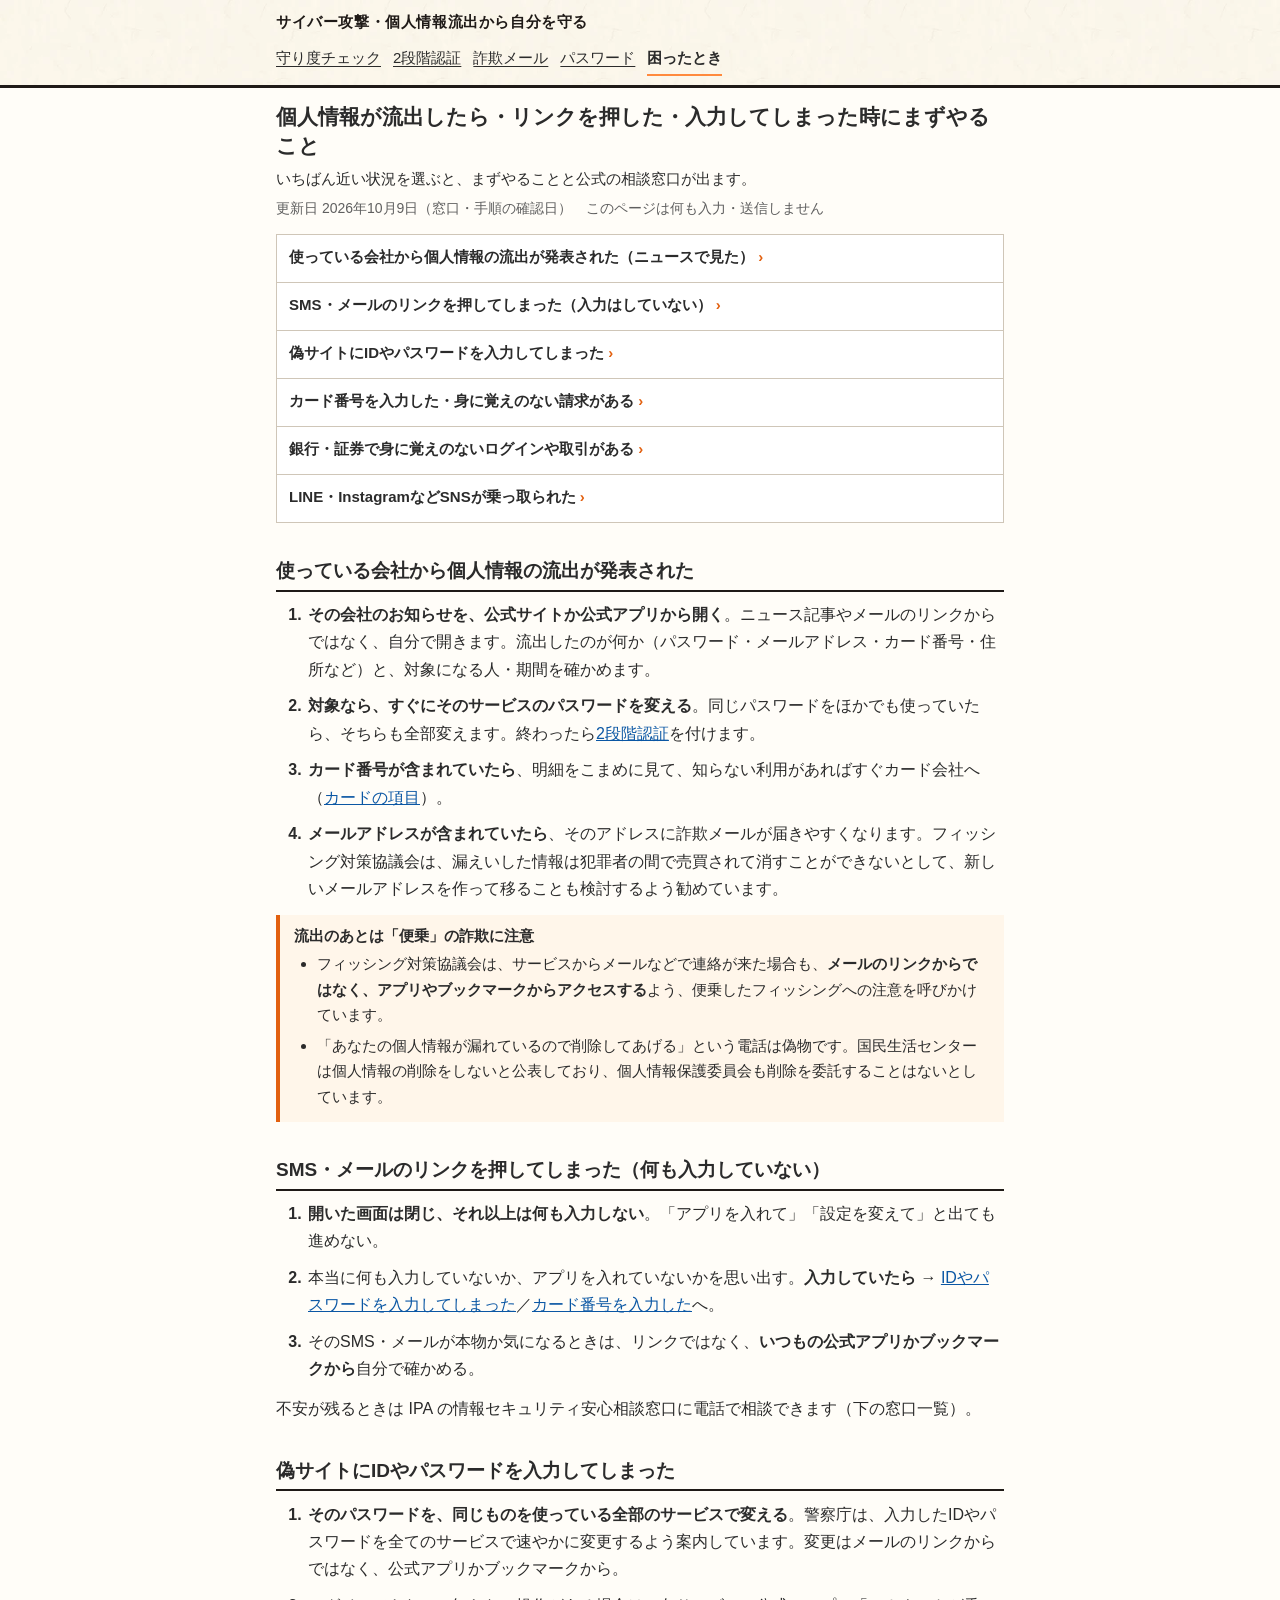
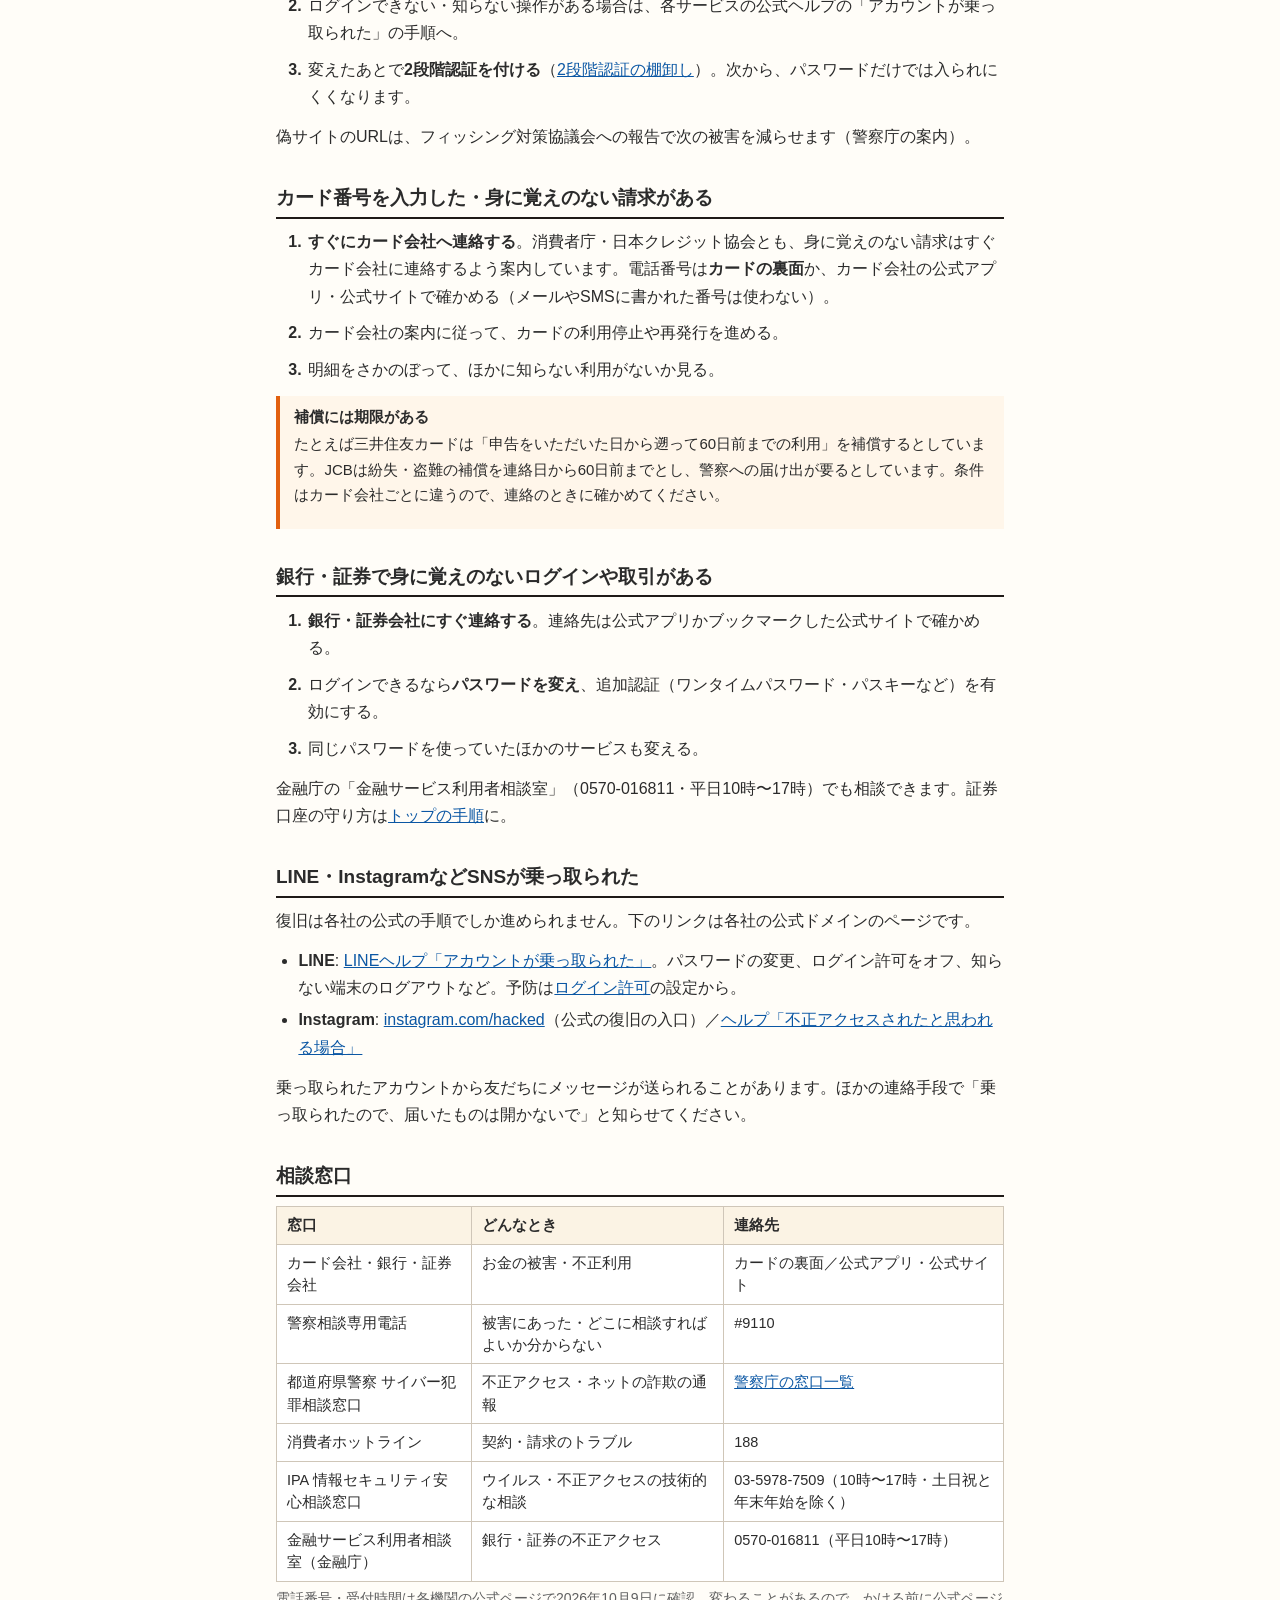
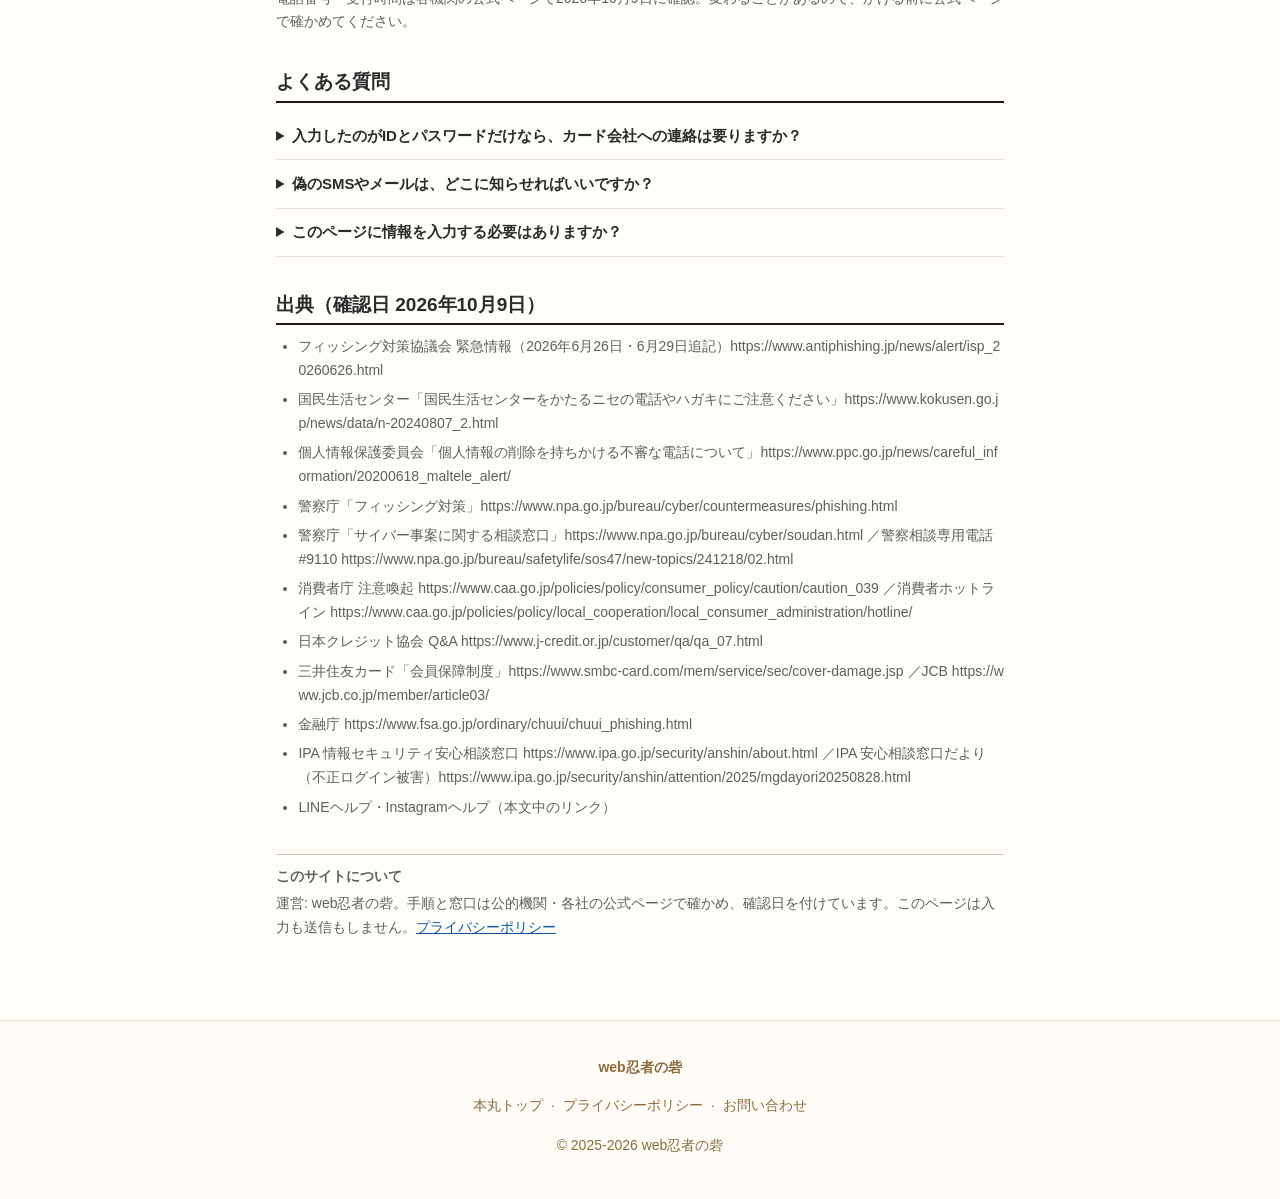
==== commit cc77f9d3: "パスワードの3ページを、印刷とパスワード作成が主役の作りに組み直す ユーザー指示「1Passwordはメインではない。印刷とパスワード作成をメインに」。 ・上のメニューの「パスワード」の行き先を /p" ====
--- a/komattara/index.html
+++ b/komattara/index.html
@@ -37,14 +37,14 @@
 }
 </script>
 <!-- 共通部品 D4（kkp-kit を kit/ にコピーしたもの。中は手で直さず kkp-kit 側で直して sync.sh）。Web フォントは読まない -->
-<link rel="stylesheet" href="/kit/kit.css?v=24214b5">
-<link rel="stylesheet" href="/style.css?v=20261021lg">
-<script src="/kit/kit.js?v=24214b5" defer></script>
+<link rel="stylesheet" href="/kit/kit.css?v=afa429f">
+<link rel="stylesheet" href="/style.css?v=20261025ux">
+<script src="/kit/kit.js?v=afa429f" defer></script>
 </head>
 <body>
 <div class="site"><div class="site-in">
   <a class="site-name" href="/">サイバー攻撃・個人情報流出から自分を守る</a>
-  <nav class="site-nav"><a href="/">守り度チェック</a><a href="/nidankai/">2段階認証</a><a href="/sagi/">詐欺メール</a><a href="/password/">パスワード</a><a href="/komattara/" aria-current="page">困ったとき</a></nav>
+  <nav class="site-nav"><a href="/">守り度チェック</a><a href="/nidankai/">2段階認証</a><a href="/sagi/">詐欺メール</a><a href="/password/note/">パスワード</a><a href="/komattara/" aria-current="page">困ったとき</a></nav>
 </div></div>
 <div class="wrap">
 <header>
--- a/kit/kit.css
+++ b/kit/kit.css
@@ -36,8 +36,11 @@
 
 /* ---------- ボタン（主＝木札／副／小／大） ---------- */
 .k-btn{display:inline-flex;align-items:center;justify-content:center;font-family:var(--k-bold);font-weight:400;letter-spacing:.04em;line-height:1.2;font-feature-settings:"palt" 1;text-decoration:none;cursor:pointer;transition:transform .08s,box-shadow .08s,filter .08s,background .15s;-webkit-tap-highlight-color:transparent}
-.k-btn-main{position:relative;min-height:56px;padding:0 18px;border-style:solid;border-width:12px 16px;border-image:url(img/d3-wood.webp) 40 50 fill / 12px 16px stretch;background:none;color:#fff;font-size:17px;text-shadow:var(--k-outline);filter:drop-shadow(4px 4px 0 var(--k-sumi));white-space:nowrap}
-.k-btn-main::after{content:"";position:absolute;inset:-12px -16px;pointer-events:none;background:linear-gradient(110deg,transparent 38%,rgba(255,255,255,.65) 50%,transparent 62%) no-repeat;background-size:260% 100%;background-position:120% 0;-webkit-mask:url(img/d3-wood.webp) center/100% 100% no-repeat;mask:url(img/d3-wood.webp) center/100% 100% no-repeat;transition:background-position .7s ease}
+/* 主ボタン: 2026-11-09 ユーザー承認で全サイト「平らなオレンジ＋墨の枠」に統一（木目の板はやめた。10/30の配色調査・ワードウルフ等5サイトの試しを kit に取り込み）。色は --k-btn-main（既定 #f26a1b） */
+:root{--k-btn-main:#f26a1b;--k-navy:#2b3768}
+.k-btn-main{position:relative;min-height:56px;padding:0 22px;border:3px solid var(--k-sumi);border-radius:14px;background:var(--k-btn-main);color:#fff;font-size:17px;text-shadow:0 1px 0 var(--k-sumi),1px 0 0 var(--k-sumi),0 -1px 0 var(--k-sumi),-1px 0 0 var(--k-sumi);filter:drop-shadow(4px 4px 0 var(--k-sumi));white-space:nowrap}
+.k-btn-main:hover,.k-btn-main:disabled,.k-btn-main[disabled]{background:var(--k-btn-main)}
+.k-btn-main::after{content:"";position:absolute;inset:0;border-radius:11px;pointer-events:none;background:linear-gradient(110deg,transparent 38%,rgba(255,255,255,.45) 50%,transparent 62%) no-repeat;background-size:260% 100%;background-position:120% 0;transition:background-position .7s ease}
 .k-btn-main:hover::after,.k-btn-main:focus-visible::after{background-position:-20% 0}
 .k-btn-main:active{transform:translate(4px,4px);filter:drop-shadow(0 0 0 var(--k-sumi))}
 .k-btn-big{min-height:72px;font-size:26px;letter-spacing:.12em}
@@ -48,6 +51,28 @@
 .k-btn-sm:hover{background:#e35539}
 .k-btn-sm:active{transform:translate(3px,3px);box-shadow:0 0 0 var(--k-sumi)}
 .k-btn[disabled],.k-btn[aria-disabled="true"]{opacity:.5;pointer-events:none}
+/* ---------- たいまつの明かり（2026-11-03 選定: 文字リンク＝A 横から照らす／ボタン＝B 炎のふち）----------
+   押せる所が、たいまつに照らされたように揺らぐ。止めたい所は .k-torch-off。ふつうの文字リンクにも付けるなら .k-torch */
+@property --k-ang{syntax:"<angle>";inherits:false;initial-value:0deg}
+@property --k-lit{syntax:"<number>";inherits:false;initial-value:1}
+@keyframes k-torch-move{to{background-position:-300% 0}}
+@keyframes k-torch-line{0%,100%{text-decoration-color:#c93b23}18%{text-decoration-color:#ff8a3d}33%{text-decoration-color:#ffc24a}58%{text-decoration-color:#ffb347}72%{text-decoration-color:#e8662a}86%{text-decoration-color:#ffc24a}}
+@keyframes k-torch-flick{0%,100%{--k-lit:1}12%{--k-lit:.82}19%{--k-lit:.97}33%{--k-lit:.88}47%{--k-lit:1}58%{--k-lit:.78}66%{--k-lit:.95}81%{--k-lit:.86}}
+@keyframes k-torch-spin{to{--k-ang:360deg}}
+/* A 文字リンク: 字は暗い朱の中で光が流れ（どの色もクリーム地で明暗差4.5以上）、下線が朱→橙→金にゆらめく */
+.k-link,.k-link-strong,.k-torch{background:linear-gradient(100deg,#8a2a12,#a8361a 22%,#b8401a 34%,#9a3214 50%,#a8361a 68%,#b23d18 80%,#8a2a12) 0 0/300% 100% repeat-x;-webkit-background-clip:text;background-clip:text;-webkit-text-fill-color:transparent;-webkit-box-decoration-break:clone;box-decoration-break:clone;animation:k-torch-move 5.5s linear infinite,k-torch-line 2.3s linear infinite}
+.k-torch{font-weight:700;text-decoration:underline;text-decoration-thickness:3px;text-underline-offset:5px;text-decoration-color:var(--k-orange)}
+.k-link:hover,.k-link-strong:hover,.k-torch:hover,.k-link:focus-visible,.k-link-strong:focus-visible,.k-torch:focus-visible{filter:drop-shadow(0 0 6px rgba(255,138,61,.55))}
+/* B ボタン: 木の板はまわりが火の明かりでゆらぐ。生成り・朱のボタンはふちを火の色が回る */
+.k-btn-main:not(.k-torch-off){animation:k-torch-flick 1.8s infinite;filter:drop-shadow(4px 4px 0 var(--k-sumi)) drop-shadow(0 0 calc(var(--k-lit)*10px) rgba(255,160,60,.75))}
+.k-btn-main:not(.k-torch-off):active{filter:drop-shadow(0 0 0 var(--k-sumi)) drop-shadow(0 0 6px rgba(255,160,60,.6))}
+.k-btn-sub,.k-btn-sm,.k-torch-btn{position:relative}
+.k-btn-sub:not(.k-torch-off)::before,.k-btn-sm:not(.k-torch-off)::before,.k-torch-btn::before{content:"";position:absolute;inset:calc(-1*var(--k-bw));padding:var(--k-bw);border-radius:inherit;pointer-events:none;background:conic-gradient(from var(--k-ang),#c93b23,#ff8a3d,#ffd36b,#ff8a3d,#c93b23,#7a2410,#c93b23);-webkit-mask:linear-gradient(#000 0 0) content-box,linear-gradient(#000 0 0);-webkit-mask-composite:xor;mask-composite:exclude;animation:k-torch-spin 3.2s linear infinite}
+.k-btn-sm::before{inset:calc(-1*var(--k-bw-s));padding:var(--k-bw-s)}
+.k-btn[disabled]::before,.k-btn[aria-disabled="true"]::before{display:none}
+.k-btn[disabled],.k-btn[aria-disabled="true"],.k-torch-off{animation:none}
+.k-link.k-torch-off,.k-link-strong.k-torch-off{background:none;-webkit-text-fill-color:currentColor}
+@media (prefers-reduced-motion:reduce){.k-link,.k-link-strong,.k-torch,.k-btn-main,.k-btn-sub::before,.k-btn-sm::before,.k-torch-btn::before{animation:none}}
 
 /* ---------- 見出し（墨の筆跡に白抜き） ----------
    墨は3枚（左の筆の入り d2-ink-l・真ん中 d2-ink-m・右の端 d2-ink-r）。両端の形は固定で、真ん中だけが伸びる。
@@ -148,8 +173,9 @@
 [data-k-season="yuki"] .k-season-yuki{display:block}
 [data-k-season="shochikubai"] .k-season-shochikubai{display:block}
 [data-k-season="sakura"] .k-season-sakura{display:block}
-/* 季節の散らしは1つの飾りの入れ物（.k-bg）に1つまで。2つ目以降は出さない */
-.k-bg .k-season~.k-season{display:none!important}
+.k-season-shochikubai{transform:none!important}  /* 門松は立てて置く（紅葉用の傾きを各サイトが付けていても打ち消す） */
+/* 季節の散らしは1つの飾りの入れ物（.k-bg）に季節ごと1つまで（紅葉・雪・門松を並べて置けば、その月の絵だけ出る） */
+.k-bg .k-season-momiji~.k-season-momiji,.k-bg .k-season-yuki~.k-season-yuki,.k-bg .k-season-shochikubai~.k-season-shochikubai,.k-bg .k-season-sakura~.k-season-sakura{display:none!important}
 
 /* ---------- 下に固定する操作帯（スマホの主操作） ---------- */
 .k-fix{position:sticky;bottom:0;z-index:30;display:flex;gap:12px;flex-wrap:wrap;justify-content:center;padding:12px 16px calc(12px + env(safe-area-inset-bottom));border-top:var(--k-bw) solid var(--k-sumi);background-color:var(--k-kinari);background-image:conic-gradient(rgba(31,26,23,.04) 25%,transparent 0 50%,rgba(31,26,23,.04) 0 75%,transparent 0);background-size:16px 16px}
@@ -216,6 +242,8 @@
    下に .k-fix があれば、その上に出る。 */
 .k-install{position:fixed;left:10px;right:10px;bottom:var(--k-install-bottom,12px);z-index:80;display:flex;flex-wrap:wrap;align-items:center;gap:8px 12px;box-sizing:border-box;max-width:520px;margin:0 auto;padding:10px 12px;background:var(--k-kinari) url(img/d4-washi.webp) 0 0/320px auto;border:var(--k-bw) solid var(--k-sumi);border-radius:var(--k-r);box-shadow:var(--k-sh-l);color:var(--k-sumi);font-family:var(--k-body)}
 .k-install[hidden]{display:none}
+/* 遊んでいる間は出さない（ページが body に k-playing を付ける。結果の画面で外す） */
+body.k-playing .k-install{display:none!important}
 .k-install-t{flex:1;min-width:0}
 .k-install-t b{display:block;font-family:var(--k-bold);font-weight:400;font-size:15px;line-height:1.35}
 .k-install-t span{display:block;font-size:14px;color:var(--k-text-2);line-height:1.45}
@@ -243,9 +271,10 @@
 
 /* ---------- 通知（k-toast） ----------
    KKit.toast('コピーしました') で出す（2.2秒で消える）。HTML に置かなくてよい。
-   消えている間は visibility:hidden ＝画面の端に札が残らない。中が空なら出ない */
-.k-toast{position:fixed;left:50%;bottom:calc(var(--k-install-bottom,12px) + 12px + env(safe-area-inset-bottom));z-index:1100;box-sizing:border-box;max-width:calc(100vw - 32px);padding:10px 16px;border:var(--k-bw-s) solid var(--k-sumi);border-radius:var(--k-r);background:var(--k-sumi);color:#fff;font-family:var(--k-bold);font-size:15px;line-height:1.4;letter-spacing:.04em;text-align:left;pointer-events:none;opacity:0;visibility:hidden;transform:translate(-50%,6px);transition:opacity .18s,transform .18s,visibility 0s .18s}
-.k-toast.k-on{opacity:1;visibility:visible;transform:translate(-50%,0);transition:opacity .18s,transform .18s}
+   消えている間は visibility:hidden ＝画面の端に札が残らない。中が空なら出ない
+   2026-10-21: 左50%を基準にしていたため短い文でも画面の半分の幅で折り返していた→左右0＋margin auto＋max-content で真ん中に置く */
+.k-toast{position:fixed;left:0;right:0;margin:0 auto;width:max-content;bottom:calc(var(--k-install-bottom,12px) + 12px + env(safe-area-inset-bottom));z-index:1100;box-sizing:border-box;max-width:calc(100vw - 32px);padding:10px 16px;border:var(--k-bw-s) solid var(--k-sumi);border-radius:var(--k-r);background:var(--k-sumi);color:#fff;font-family:var(--k-bold);font-size:15px;line-height:1.4;letter-spacing:.04em;text-align:left;pointer-events:none;opacity:0;visibility:hidden;transform:translateY(6px);transition:opacity .18s,transform .18s,visibility 0s .18s}
+.k-toast.k-on{opacity:1;visibility:visible;transform:none;transition:opacity .18s,transform .18s}
 .k-toast:empty{display:none}
 
 /* ---------- 空のとき（k-empty） ----------
@@ -302,8 +331,8 @@
 .k-seg>:hover{background:#fff}
 .k-seg>[aria-pressed="true"],.k-seg>[aria-checked="true"],.k-seg>[aria-selected="true"],.k-seg>.on,.k-seg>label:has(input:checked){background:var(--k-shu);color:#fff}
 .k-seg>label input{position:absolute;opacity:0;pointer-events:none}
-.k-seg-2>*{flex-basis:50%}
-.k-seg-3>*{flex-basis:33.34%}
+.k-seg.k-seg-2>*{flex:1 0 50%}
+.k-seg.k-seg-3>*{flex:1 0 33.34%}
 
 /* ---------- 数を増やす・減らす（k-stepper） ----------
    <div class="k-stepper"><button type="button" aria-label="減らす">−</button><output class="k-num">4</output><span>人</span><button type="button" aria-label="増やす">＋</button></div> */
@@ -366,3 +395,339 @@
 #installBanner div[style*="color:#ff8a3d"]{color:#a8501a!important}
 #installBanner #installBtn{color:#1f1a17!important}
 #installBanner #installCloseBtn{color:#5c5c5c!important}
+
+/* ---------- ものさし（k-ruler）2026-10-21 みんなのものさしで追加 ----------
+   竹の本体（img/k-ruler.webp）に、目盛り・点の帯・針・覆いを重ねる。絵に文字・数字はない（数字はサイトの HTML）。
+   大きさは --k-ruler-u（1単位。高さ96pxのとき1px）でまとめて変わる。高さはサイトで決める（例 height:96px）。
+   値 0〜100 は .k-ruler の内側（竹の面）の左端→右端。帯・針・印は style="left:62%" のように置く。
+   <div class="k-ruler" style="height:96px">
+     <div class="k-ruler-face">
+       <i class="k-ruler-zone k-ruler-z2" style="left:62%;width:29%"><b>2</b></i>  … z3（17%）・z4（7%）も同じ
+       <i class="k-ruler-mark" style="left:62%"></i>
+     </div>
+     <i class="k-ruler-needle" style="left:50%"></i>
+     <div class="k-ruler-cover"><span>正解はかくれています</span></div>
+   </div>
+   めくる: .k-ruler に .k-open を付ける → 幕が巻き上がる → 点の帯が開く → 正解の印が出る（1回だけ動いて止まる）。
+   覆いを使わないとき（答えの画面）は .k-ruler-cover を置かずに最初から .k-open。 */
+.k-ruler{--k-ruler-u:1px;--k-ruler-ink:rgba(31,26,23,.6);position:relative;box-sizing:border-box;height:calc(var(--k-ruler-u)*96);border-style:solid;border-width:calc(var(--k-ruler-u)*10) calc(var(--k-ruler-u)*13) calc(var(--k-ruler-u)*14) calc(var(--k-ruler-u)*10);border-image:url(img/k-ruler.webp) 30 40 42 30 fill / calc(var(--k-ruler-u)*10) calc(var(--k-ruler-u)*13) calc(var(--k-ruler-u)*14) calc(var(--k-ruler-u)*10) stretch;user-select:none;-webkit-user-select:none}
+.k-ruler-face{position:absolute;inset:0;overflow:hidden}
+/* 目盛り（5ごと・10ごと・25ごと・50）。上のふちから下へ */
+.k-ruler-face::after{content:"";position:absolute;inset:0;z-index:2;pointer-events:none;background:
+  linear-gradient(var(--k-ruler-ink),var(--k-ruler-ink)) 50% 0/calc(var(--k-ruler-u)*3) 44% no-repeat,
+  linear-gradient(90deg,var(--k-ruler-ink) 0 calc(var(--k-ruler-u)*2.5),transparent 0) calc(var(--k-ruler-u)*-1.25) 0/25% 32% repeat-x,
+  linear-gradient(90deg,var(--k-ruler-ink) 0 calc(var(--k-ruler-u)*2),transparent 0) calc(var(--k-ruler-u)*-1) 0/10% 22% repeat-x,
+  linear-gradient(90deg,var(--k-ruler-ink) 0 calc(var(--k-ruler-u)*1.5),transparent 0) calc(var(--k-ruler-u)*-.75) 0/5% 13% repeat-x}
+/* 点の帯（朱の筆の帯。2〜4点）。数字は下に置く */
+.k-ruler-zone{position:absolute;top:0;bottom:0;z-index:1;display:block;transform:translateX(-50%) scaleX(0);transform-origin:center;-webkit-mask:url(img/k-ruler-zone.webp) center/100% 100% no-repeat;mask:url(img/k-ruler-zone.webp) center/100% 100% no-repeat;font-style:normal;transition:transform .45s cubic-bezier(.2,1.2,.4,1)}
+.k-ruler-zone>b{position:absolute;bottom:calc(var(--k-ruler-u)*6);transform:translateX(-50%);font-family:var(--k-bold);font-weight:400;font-size:calc(var(--k-ruler-u)*17);line-height:1;color:var(--k-sumi)}
+.k-ruler-z2{background:rgba(255,138,61,.42)}.k-ruler-z2>b{left:10.3%}
+.k-ruler-z3{background:#f39a5e}.k-ruler-z3>b{left:14.7%}
+.k-ruler-z4{background:var(--k-shu)}.k-ruler-z4>b{left:50%;color:#fff}
+.k-open .k-ruler-zone{transform:translateX(-50%) scaleX(1)}
+.k-open .k-ruler-zone.k-ruler-z2{transition-delay:.42s}
+.k-open .k-ruler-zone.k-ruler-z3{transition-delay:.54s}.k-open .k-ruler-zone.k-ruler-z4{transition-delay:.66s}
+/* 正解の印（墨の細い線。上のふちから目盛りの長さまで＝下の点の数字にかからない）。めくったあとに出る */
+.k-ruler-mark{position:absolute;top:0;bottom:46%;z-index:3;width:calc(var(--k-ruler-u)*3);transform:translateX(-50%);background:var(--k-sumi);box-shadow:0 0 0 calc(var(--k-ruler-u)*1.5) var(--k-surface);opacity:0;transition:opacity .25s .9s}
+.k-open .k-ruler-mark{opacity:1}
+/* 予想の針（真鍮の玉＋朱の軸。玉は竹の上に少し出る。覆いより上＝隠れている間も動かせる） */
+.k-ruler-needle{position:absolute;z-index:6;top:calc(var(--k-ruler-u)*-22);bottom:calc(var(--k-ruler-u)*-6);width:calc(var(--k-ruler-u)*22);box-sizing:border-box;transform:translateX(-50%);border-style:solid;border-width:calc(var(--k-ruler-u)*23) 0 calc(var(--k-ruler-u)*36);border-image:url(img/k-ruler-needle.webp) 120 0 190 fill / calc(var(--k-ruler-u)*23) 0 calc(var(--k-ruler-u)*36) stretch;pointer-events:none}
+.k-ruler-needle.k-off{filter:grayscale(1) opacity(.55)}   /* まだ置いていない針 */
+/* 正解を隠す覆い（墨の布の幕。めくると下の朱の巻き軸ごと上へ巻き上がる） */
+.k-ruler-cover{position:absolute;z-index:5;left:calc(var(--k-ruler-u)*-12);right:calc(var(--k-ruler-u)*-12);top:calc(var(--k-ruler-u)*-8);bottom:calc(var(--k-ruler-u)*-4);display:grid;place-items:center;padding-bottom:calc(var(--k-ruler-u)*12);color:var(--k-surface);font-family:var(--k-body);font-weight:700;pointer-events:none}
+.k-ruler-cover::before{content:"";position:absolute;inset:0 0 calc(var(--k-ruler-u)*10);z-index:-1;border-style:solid;border-width:calc(var(--k-ruler-u)*8) calc(var(--k-ruler-u)*16) calc(var(--k-ruler-u)*2);border-image:url(img/k-ruler-cloth.webp) 30 56 4 fill / calc(var(--k-ruler-u)*8) calc(var(--k-ruler-u)*16) calc(var(--k-ruler-u)*2) stretch;clip-path:inset(0 0 0 0);transition:clip-path .6s cubic-bezier(.6,0,.3,1)}
+.k-ruler-cover::after{content:"";position:absolute;left:0;right:0;bottom:0;z-index:-1;height:calc(var(--k-ruler-u)*16);border-style:solid;border-width:0 calc(var(--k-ruler-u)*26) 0 calc(var(--k-ruler-u)*10);border-image:url(img/k-ruler-rod.webp) 0 80 0 32 fill / 0 calc(var(--k-ruler-u)*26) 0 calc(var(--k-ruler-u)*10) stretch;transition:bottom .6s cubic-bezier(.6,0,.3,1),opacity .2s .5s}
+.k-ruler-cover>span{transition:opacity .15s}
+.k-open .k-ruler-cover::before{clip-path:inset(0 0 100% 0)}
+.k-open .k-ruler-cover::after{bottom:calc(100% - var(--k-ruler-u)*16);opacity:0}
+.k-open .k-ruler-cover>span{opacity:0}
+
+/* ---------- 白木の札（k-kifuda）2026-10-21 みんなのピンチ脱出の道具で追加 ----------
+   文字は HTML（墨・太字）。札は横に伸び縮みする。.k-kifuda-himo を足すと上に朱の紐の輪が付く（紐の高さ --k-himo の半分だけ札の上にはみ出す＝上の余白をあける）。
+   大きさは --k-fuda-u（1単位・既定1px。ふちの太さが変わる）と --k-himo（紐の高さ・既定30px）。
+   <div class="k-kifuda k-kifuda-himo">鏡もち</div> */
+.k-kifuda{--k-fuda-u:1px;--k-himo:30px;position:relative;display:grid;place-items:center;box-sizing:border-box;min-height:72px;padding:2px 6px 6px;border-style:solid;border-width:calc(var(--k-fuda-u)*8) calc(var(--k-fuda-u)*14) calc(var(--k-fuda-u)*14);border-image:url(img/k-kifuda.webp) 40 70 70 fill / calc(var(--k-fuda-u)*8) calc(var(--k-fuda-u)*14) calc(var(--k-fuda-u)*14) stretch;color:var(--k-sumi);font-family:var(--k-bold);font-weight:400;line-height:1.25;text-align:center;font-feature-settings:"palt" 1}
+.k-kifuda-himo::before{content:"";position:absolute;left:50%;top:calc(var(--k-fuda-u)*-8 - var(--k-himo)*.504);height:var(--k-himo);aspect-ratio:71/135;transform:translateX(-50%);background:url(img/k-kifuda-himo.webp) center top/100% 100% no-repeat;pointer-events:none}
+.k-kifuda.k-kifuda-q{filter:saturate(.4);color:var(--k-text-2)}   /* まだ伏せている札 */
+
+@media (prefers-reduced-motion:reduce){
+  .k-ruler-zone,.k-ruler-mark,.k-ruler-cover::before,.k-ruler-cover::after,.k-ruler-cover>span{transition:none!important}
+}
+
+/* =====================================================================
+   2026-10-21 配信の土台と見た目の部品（第2波）
+   KKit.stream / KKit.openView(.k-view-open) / KKit.live(.k-live) / .k-view・.k-view-idle / KKit.resume(.k-resume)
+   KKit.twice / KKit.fitText / .k-stream-title / .k-dock / k-stamp-sm・lg / k-result の段 / .k-stage-empty / .k-pass
+   使い方は README の「配信の土台」。最初に使ったのは みんなのものさし・みんなのピンチ脱出
+   ===================================================================== */
+
+/* ---------- 判子の大きさ（表の中＝sm・3文字＝lg） ---------- */
+.k-stamp.k-stamp-sm{width:48px;height:48px;font-size:14px;line-height:1.05;letter-spacing:0}
+.k-stamp.k-stamp-lg{width:78px;height:78px;font-size:19px;line-height:1.05;letter-spacing:-.02em}
+
+/* ---------- 巻物の結果欄の段（小・大・長い文） ---------- */
+.k-result.k-result-sm{border-width:12px 32px;border-image-width:12px 32px;padding:2px 0}
+.k-result.k-result-sm b{font-size:24px}
+.k-result.k-result-lg{border-width:20px 52px;border-image-width:20px 52px;padding:6px 0}
+.k-result.k-result-lg b{font-size:48px;line-height:1.15}
+.k-result.k-result-long b{font-family:var(--k-head);font-weight:800;font-size:20px;line-height:1.45;letter-spacing:.02em;color:var(--k-sumi);text-shadow:none;text-wrap:balance;word-break:auto-phrase}
+.k-result .k-result-row{display:flex;align-items:center;justify-content:center;gap:12px;flex-wrap:wrap}
+
+/* ---------- 引く前・出す前の大きな舞台（k-stage-empty） ----------
+   巻物の地に、丸紋の透かしを1つ。中は題（.k-stage-empty-t）と1行（.k-stage-empty-d）。絵は img を1つだけ（k-pass など） */
+.k-stage-empty{position:relative;isolation:isolate;display:grid;place-content:center;justify-items:center;gap:6px;box-sizing:border-box;min-height:200px;border-style:solid;border-width:20px 52px;border-image:url(img/d3-scroll.webp) 56 84 fill / 20px 52px stretch;padding:8px 0;text-align:center;color:var(--k-text-2)}
+.k-stage-empty::before{content:"";position:absolute;inset:0;z-index:-1;background:url(img/d4-mon.webp) center/auto 86% no-repeat;opacity:.07;pointer-events:none}
+.k-stage-empty-t{margin:0;font-family:var(--k-head);font-weight:800;font-size:28px;line-height:1.3;letter-spacing:.04em;color:var(--k-sumi);word-break:auto-phrase}
+.k-stage-empty-d{margin:0;font-size:15px;font-weight:700;line-height:1.5}
+.k-stage-empty img{display:block;width:min(240px,70%);height:auto}
+
+/* ---------- スマホを渡す場面の挿し絵（k-pass） ----------
+   <img class="k-pass" src="kit/img/k-pass-phone.webp" alt="" width="320" height="198"> */
+.k-pass{display:block;width:min(260px,72%);height:auto;margin:0 auto}
+
+/* ---------- 主ボタンの固定帯（k-dock。PC でも使える k-fix） ----------
+   右に主ボタン1つ（場面が変わっても同じ場所）、左に戻るの小ボタン（.k-dock-l の中）
+   <div class="k-dock"><div class="k-dock-l"><button type="button">戻る</button></div><button class="k-btn k-btn-main">次へ</button></div> */
+.k-dock{position:sticky;bottom:0;z-index:30;display:flex;align-items:center;gap:12px;box-sizing:border-box;padding:10px 16px calc(10px + env(safe-area-inset-bottom));border-top:var(--k-bw) solid var(--k-sumi);background-color:var(--k-kinari);background-image:conic-gradient(rgba(31,26,23,.04) 25%,transparent 0 50%,rgba(31,26,23,.04) 0 75%,transparent 0);background-size:16px 16px}
+.k-dock>.k-btn-main{flex:1 1 auto;min-width:0;margin-left:auto}
+.k-dock-l{flex:none;display:flex;align-items:center;gap:8px}
+.k-dock-l>button,.k-dock-l>a{display:inline-flex;align-items:center;min-height:44px;padding:0 12px;border:var(--k-bw-s) solid var(--k-sumi);border-radius:var(--k-r);background:var(--k-surface);color:var(--k-sumi);font-family:var(--k-body);font-size:14px;font-weight:700;text-decoration:none;cursor:pointer}
+.k-dock-l>[hidden]{display:none}
+.k-dock.k-dock-static{position:relative}   /* 下に貼り付けず、その場に置く（1画面に収めた配信の操作画面など） */
+@media (min-width:768px){ .k-dock>.k-btn-main{flex:0 1 440px} }
+
+/* ---------- 表示ページを開く（k-view-open。中は kit.js が作る） ----------
+   <div class="k-view-open" data-k-view="/view/" data-k-ch="pinch-view"></div> */
+.k-view-open{display:flex;flex-wrap:wrap;align-items:center;gap:8px 10px}
+.k-view-open>.k-btn{min-height:44px;padding:0 14px;font-size:15px;box-shadow:var(--k-sh-s)}
+.k-view-open>.k-seg{flex:none}
+.k-view-open>.k-seg>button{min-width:44px;min-height:44px;padding:4px 10px;font-size:14px}
+.k-view-open>p{flex:1 1 260px;margin:0;font-size:14px;line-height:1.5;color:var(--k-text-2)}
+.k-view-open>.k-vo-msg{flex-basis:100%;color:var(--k-shu);font-weight:700}
+.k-view-open .k-vo-color{flex-direction:row;gap:6px}
+.k-seg>label.k-vo-color input{position:static;opacity:1;pointer-events:auto;width:30px;height:26px;padding:0;border:var(--k-bw-s) solid var(--k-sumi);border-radius:4px;background:none;cursor:pointer}
+.k-view-open .k-vo-color[aria-pressed="true"] input{border-color:#fff}
+
+/* ---------- 表示ページとのつながりの札（k-live） ---------- */
+.k-live{display:inline-flex;align-items:center;gap:6px;font-size:14px;font-weight:700;line-height:1.4;color:var(--k-text-2);white-space:nowrap}
+.k-live::before{content:"";flex:none;width:10px;height:10px;border-radius:50%;background:#a29a92;box-shadow:0 0 0 2px var(--k-surface)}
+.k-live.k-on{color:var(--k-sumi)}
+.k-live.k-on::before{background:#2f8a4a}
+
+/* ---------- 続きから（k-resume。KKit.resume が中を作る） ---------- */
+.k-resume{display:flex;flex-wrap:wrap;align-items:center;gap:8px 12px;margin:0 0 16px;padding:10px 0;border-top:2px solid var(--k-shu);border-bottom:1px solid var(--k-line-soft)}
+.k-resume>p{flex:1 1 220px;margin:0;font-size:15px;font-weight:700;line-height:1.5}
+.k-resume>.k-btn{min-height:44px;padding:0 16px;font-size:15px}
+/* display を持つ部品にも hidden を効かせる（.k-resume は display:flex のため hidden が効いていなかった） */
+.k-resume[hidden],.k-view-open[hidden],.k-view-open [hidden],.k-live[hidden],.k-view-idle[hidden],.k-dock[hidden],.k-stream-title[hidden]{display:none!important}
+
+/* ---------- 2回押しの1回目（KKit.twice） ---------- */
+.k-twice-on{outline:3px solid var(--k-shu)!important;outline-offset:2px}
+
+/* ---------- 「〇〇の」タイトル（k-stream-title） ----------
+   <label class="k-stream-title"><input type="text" maxlength="12" placeholder="みんな" aria-label="タイトルの名前の部分"><span>のピンチ脱出</span></label> */
+.k-stream-title{display:flex;align-items:center;gap:8px;flex-wrap:wrap;color:var(--k-sumi)}
+.k-stream-title>input{flex:0 1 220px;min-width:0;height:44px;box-sizing:border-box;padding:0 10px;border:var(--k-bw-s) solid var(--k-sumi);border-radius:var(--k-r);background:#fff;color:var(--k-sumi);font:inherit;font-size:16px;font-weight:700}
+.k-stream-title>input:focus{outline:4px double var(--k-shu);outline-offset:2px}
+.k-stream-title>span{font-size:17px;font-weight:800}
+
+/* ---------- /view/ の共通の枠（k-view） ----------
+   body に k-view、中に 16:9 の .k-view-stage。ウィンドウに合わせて縮む（スクロールなし）。
+   字は --k-v-* を使う: どれも max(42px, 画面の幅の◯%)＝どのウィンドウでも 1/3 に縮めて 14px 以上
+   背景は <html data-k-bg="cream|green|clear|white|black|color">（KKit.view が ?bg= と操作画面の選択から付ける。既定 cream。color は --k-view-bg）
+   縦型は ?layout=v（body.vert・9:16）
+   <body class="k-view"><div class="k-view-stage">
+     <header class="k-view-top">…</header><main class="k-view-body">…</main>
+     <div class="k-view-idle" hidden>…</div>
+     <footer class="k-view-credit">みんなのピンチ脱出｜pinch.kkpwebninja.com</footer>
+   </div></body> */
+body.k-view{margin:0;height:100vh;overflow:hidden;background:var(--k-kinari) url(img/d4-washi.webp) 0 0/420px auto;color:var(--k-sumi);font-family:var(--k-body)}
+[data-k-bg="green"] body.k-view{background:#00b140}
+[data-k-bg="clear"] body.k-view{background:transparent}
+[data-k-bg="white"] body.k-view{background:#fff}
+[data-k-bg="black"] body.k-view{background:#000}
+[data-k-bg="color"] body.k-view{background:var(--k-view-bg,#fbf3e4)}
+.k-view-stage{--k-v-min:max(42px,2.3cqw);--k-v-s:max(46px,2.8cqw);--k-v-m:max(54px,3.6cqw);--k-v-l:max(62px,4.6cqw);--k-v-xl:max(76px,6.4cqw);--k-v-credit:var(--k-v-min);--k-v-pad:max(16px,2.4cqw);
+  position:absolute;left:50%;top:50%;transform:translate(-50%,-50%);width:min(100vw,177.78vh);height:min(56.25vw,100vh);container-type:size;overflow:hidden;display:flex;flex-direction:column;box-sizing:border-box}
+.k-view-top{flex:none;display:flex;align-items:center;gap:var(--k-v-pad);box-sizing:border-box;padding:calc(var(--k-v-pad)*.4) var(--k-v-pad);border-bottom:max(3px,.25cqw) solid var(--k-sumi);font-family:var(--k-head);font-weight:800;font-size:var(--k-v-min);line-height:1.2;min-width:0}
+.k-view-top>*{min-width:0}
+.k-view-body{position:relative;flex:1 1 auto;min-height:0;box-sizing:border-box;padding:calc(var(--k-v-pad)*.4) var(--k-v-pad);display:flex;flex-direction:column}
+.k-view-credit{flex:none;box-sizing:border-box;height:calc(var(--k-v-credit)*1.4);padding:0 var(--k-v-pad);display:flex;align-items:center;justify-content:flex-end;font-family:var(--k-body);font-size:var(--k-v-credit);font-weight:700;line-height:1;color:var(--k-text-2);white-space:nowrap;overflow:hidden;text-overflow:ellipsis}
+/* 待ち画面: 題字・まもなく始まります・1行・薄い地（配信者向けの説明は出さない） */
+.k-view-idle{position:absolute;left:0;right:0;top:0;bottom:calc(var(--k-v-credit)*1.4);z-index:20;display:flex;flex-direction:column;justify-content:center;gap:calc(var(--k-v-pad)*.6);box-sizing:border-box;padding:0 calc(var(--k-v-pad)*2.4);background:var(--k-kinari) url(img/d4-washi.webp) 0 0/420px auto}
+.k-view-idle::before{content:"";position:absolute;right:-4cqw;top:50%;width:46cqh;height:46cqh;transform:translateY(-50%);background:url(img/d4-mon.webp) center/contain no-repeat;opacity:.06;pointer-events:none}
+.k-view-idle>b,.k-view-idle-t{display:block;font-family:var(--k-head);font-weight:800;font-size:var(--k-v-xl);line-height:1.2;letter-spacing:.02em;white-space:nowrap;overflow:hidden;text-overflow:ellipsis}
+.k-view-idle>p{margin:0;font-family:var(--k-bold);font-size:var(--k-v-l);line-height:1.25;color:var(--k-shu)}
+.k-view-idle>small{display:block;font-size:var(--k-v-min);font-weight:700;line-height:1.35;color:var(--k-text-2)}
+.k-view-stage.k-idle .k-view-top{visibility:hidden}   /* 待ち画面では上の題名を出さない（題名は1回だけ） */
+/* 緑（クロマキー）と透過: 字の下だけ生成りの面を敷く（緑の上に字を直に置かない） */
+/* クリーム以外（緑・透過・白・黒・任意の色）は、字の下に生成りの面を敷く */
+[data-k-bg]:not([data-k-bg="cream"]) .k-view-stage{padding:max(8px,1cqw);gap:max(6px,.8cqw)}
+[data-k-bg]:not([data-k-bg="cream"]) .k-view-top,
+[data-k-bg]:not([data-k-bg="cream"]) .k-view-body,
+[data-k-bg]:not([data-k-bg="cream"]) .k-view-credit{background:var(--k-kinari) url(img/d4-washi.webp) 0 0/420px auto;border:max(3px,.25cqw) solid var(--k-sumi);border-radius:max(6px,.6cqw)}
+[data-k-bg]:not([data-k-bg="cream"]) .k-view-credit{align-self:flex-end}
+[data-k-bg]:not([data-k-bg="cream"]) .k-view-idle{inset:max(8px,1cqw) max(8px,1cqw) calc(var(--k-v-credit)*1.4 + max(14px,1.8cqw));border:max(3px,.25cqw) solid var(--k-sumi);border-radius:max(6px,.6cqw)}
+/* 黒の背景では面の外の墨の線が見えないので、生成りの細い線を足す */
+[data-k-bg="black"] .k-view-top,[data-k-bg="black"] .k-view-body,[data-k-bg="black"] .k-view-credit,[data-k-bg="black"] .k-view-idle{box-shadow:0 0 0 2px var(--k-kinari)}
+
+/* 縦型（9:16）: ?layout=v で KKit.view が body.vert と <html data-k-layout="v"> を付ける。
+   字は窓の幅の比（--k-v-min＝幅の 3.9%・最低 14px）。1080x1920 で 42px＝1/3 で 14px、405x720 の別窓で約 16px（2026-10-22 第5波: 42px 固定の下限をやめた） */
+:is(body.k-view.vert,[data-k-layout="v"] body.k-view) .k-view-stage{width:min(100vw,56.25vh);height:min(177.78vw,100vh);
+  --k-v-min:max(14px,3.9cqw);--k-v-s:max(15px,4.4cqw);--k-v-m:max(18px,5.2cqw);--k-v-l:max(21px,6.4cqw);--k-v-xl:max(25px,8.4cqw);--k-v-credit:var(--k-v-min);--k-v-pad:max(8px,3.4cqw)}
+:is(body.k-view.vert,[data-k-layout="v"] body.k-view) .k-view-top{flex-wrap:wrap}
+:is(body.k-view.vert,[data-k-layout="v"] body.k-view) .k-view-idle{padding:0 calc(var(--k-v-pad)*1.4)}
+:is(body.k-view.vert,[data-k-layout="v"] body.k-view) :is(.k-view-idle>b,.k-view-idle-t){white-space:normal}
+:is(body.k-view.vert,[data-k-layout="v"] body.k-view) .k-view-idle::before{right:-20cqw;width:60cqw;height:60cqw}
+
+/* 測っている間は動きを外す（KKit.view.fit が付け外す。出てくる動きの途中は小さく見えて縮めそこねる。外したあと動きは頭から） */
+.k-fitting,.k-fitting *{animation:none!important;transition:none!important}
+.k-fit-hid{display:none!important}   /* KKit.view.fit の hide:true で外した行（消さずに隠すだけ。次の fit で戻してから測り直す） */
+
+/* ---------- 重ね表示型の /view/（k-view-ov）: 配信の画面の上に重ねる（ルーレット・カウンター・ビンゴなど） ----------
+   16:9 の箱は作らず、窓いっぱいを使う。背景は既定で透過（KKit.view({ ch, def: 'clear' })）。置き方は data-k-place（full・band・corner）。
+   字の下限は窓の幅の 2.19%（1920 幅の 1/3 で 14px）・縦型（body.vert か縦長の窓）は 3.9%。
+   <body class="k-view k-view-ov">
+     <div class="k-ov" data-k-place="full">…</div>
+     <div class="k-view-idle k-ov-idle" hidden><b>題字</b><p>まもなく始まります</p></div>
+     <div class="k-ov-credit">roulette.kkpwebninja.com</div>
+   </body>
+   字を映像の上でも読めるようにするなら .k-ov-ink（白字に墨のふち）か .k-ov-plate（生成りの面）。 */
+body.k-view.k-view-ov{height:100vh;
+  --k-ov-min:max(14px,2.19vw);--k-ov-s:max(16px,2.6vw);--k-ov-m:max(18px,3.4vw);--k-ov-l:max(22px,4.6vw);--k-ov-xl:max(28px,6.4vw);--k-ov-pad:max(8px,2vw)}
+/* 背景は上の [data-k-bg] の指定がそのまま効く（ここで background を書くと緑・白・黒・色が負ける）。data-k-bg が無い間だけ透過 */
+html:not([data-k-bg]) body.k-view.k-view-ov{background:transparent}
+body.k-view.k-view-ov:is(.vert,[data-k-layout="v"] *){--k-ov-min:max(14px,3.9vw);--k-ov-s:max(16px,4.4vw);--k-ov-m:max(18px,5.2vw);--k-ov-l:max(22px,6.4vw);--k-ov-xl:max(28px,8.4vw);--k-ov-pad:max(8px,3vw)}
+@media (max-aspect-ratio:1/1){ body.k-view.k-view-ov{--k-ov-min:max(14px,3.9vw);--k-ov-s:max(16px,4.4vw);--k-ov-m:max(18px,5.2vw);--k-ov-l:max(22px,6.4vw);--k-ov-xl:max(28px,8.4vw);--k-ov-pad:max(8px,3vw)} }
+.k-ov{position:fixed;inset:0;box-sizing:border-box;padding:var(--k-ov-pad);container-type:size;display:flex;align-items:center;justify-content:center;gap:var(--k-ov-pad);overflow:hidden;font-size:var(--k-ov-min)}
+.k-ov[hidden]{display:none}
+.k-ov[data-k-place="band"]{top:auto;height:36vh;padding:1.5vh 2vw;justify-content:flex-start}
+.k-ov[data-k-place="corner"]{left:auto;top:auto;right:2vw;bottom:3vh;width:44vw;height:56vh;padding:0;flex-direction:column;align-items:flex-end;justify-content:flex-end}
+@media (max-aspect-ratio:1/1){
+  .k-ov[data-k-place="full"]{flex-direction:column}
+  .k-ov[data-k-place="band"]{height:30vh}
+  .k-ov[data-k-place="corner"]{width:70vw;height:44vh}
+}
+body.k-view-ov:is(.vert,[data-k-layout="v"] *) .k-ov[data-k-place="full"]{flex-direction:column}
+.k-ov-ink{color:#fff;text-shadow:var(--k-outline),0 0 6px rgba(31,26,23,.6)}
+.k-ov-plate{box-sizing:border-box;padding:calc(var(--k-ov-pad)*.5) var(--k-ov-pad);background:var(--k-kinari) url(img/d4-washi.webp) 0 0/420px auto;border:max(3px,.25vw) solid var(--k-sumi);border-radius:max(6px,.6vw);color:var(--k-sumi)}
+.k-ov-credit{position:fixed;right:max(8px,.8vw);bottom:max(6px,.6vw);z-index:30;font-family:var(--k-body);font-size:var(--k-ov-min);font-weight:800;line-height:1.2;color:#fff;text-shadow:var(--k-outline);white-space:nowrap;pointer-events:none}
+.k-ov-credit.k-top{bottom:auto;top:max(6px,.6vw)}
+.k-ov-credit[hidden]{display:none}
+/* 重ね表示の待ち画面: 画面いっぱいにせず、真ん中に生成りの札を1枚 */
+body.k-view-ov .k-view-idle.k-ov-idle{position:fixed;inset:auto;left:50%;top:50%;bottom:auto;right:auto;transform:translate(-50%,-50%);width:max-content;min-width:min(60vw,900px);max-width:calc(100vw - 32px);padding:var(--k-ov-pad) calc(var(--k-ov-pad)*1.5);gap:calc(var(--k-ov-pad)*.4);border:max(3px,.25vw) solid var(--k-sumi);border-radius:max(6px,.6vw);text-align:left}
+body.k-view-ov .k-view-idle.k-ov-idle::before{display:none}
+body.k-view-ov .k-view-idle.k-ov-idle>b,.k-ov-idle .k-view-idle-t{font-size:var(--k-ov-xl);white-space:normal}
+body.k-view-ov .k-view-idle.k-ov-idle>p{font-size:var(--k-ov-l)}
+body.k-view-ov .k-view-idle.k-ov-idle>small{font-size:var(--k-ov-min)}
+body.k-view-ov .k-view-idle.k-ov-idle[hidden]{display:none}
+body.k-view-ov.k-idle .k-ov{visibility:hidden}   /* 待ち画面の間は中身を映さない（KKit.view の idle(true) で body に k-idle） */
+@media (prefers-reduced-motion:reduce){ body.k-view *,body.k-view *::before,body.k-view *::after{animation:none!important;transition:none!important} }
+
+/* ---------- ものさし: 予想が正解の近く（差3以内）のとき（k-ruler-hit） ----------
+   .k-ruler に .k-ruler-hit を足すと、正解の印と「4」の数字を消して針だけを見せる（針が印と数字に重なって読めなくなるため。点は結果の判子で出す） */
+.k-ruler.k-ruler-hit .k-ruler-mark{opacity:0!important}
+.k-ruler.k-ruler-hit .k-ruler-z4>b{opacity:0}
+
+/* =====================================================================
+   遊びの部品（2026-10-22 第3波）: サイコロ・かるた・ビンゴの玉・ルーレット盤・ゲート・種類の絵
+   どれも左揃え・絵文字なし。動きは1回だけ（動きを減らす設定では止める）。
+   ===================================================================== */
+
+/* ---------- サイコロ（k-die）: KKit.die(要素, 目, { roll:true }) で SVG の目を描く ----------
+   大きさは --k-die-s（既定 96px）か width。1の目は朱で大きく（日本のサイコロ）。.k-die-shu＝目を全部朱／.k-die-plain＝1も墨 */
+.k-die{--k-die-s:96px;--k-die-ms:620ms;display:inline-block;flex:none;width:var(--k-die-s);aspect-ratio:1;line-height:0;vertical-align:middle;-webkit-user-select:none;user-select:none}
+.k-die>svg{display:block;width:100%;height:100%;overflow:visible}
+.k-die-roll{animation:k-die-roll var(--k-die-ms) cubic-bezier(.3,.7,.35,1) both}
+@keyframes k-die-roll{
+  0%{transform:translate(0,0) rotate(0)}
+  22%{transform:translate(-4%,-22%) rotate(-150deg) scale(.94)}
+  48%{transform:translate(3%,4%) rotate(-290deg) scale(1.02)}
+  68%{transform:translate(-1%,-6%) rotate(-345deg)}
+  84%{transform:translate(0,1%) rotate(-362deg)}
+  100%{transform:translate(0,0) rotate(-360deg)}
+}
+
+/* ---------- かるた（k-karuta）: 読み札と取り札（1文字） ----------
+   紙の地（生成り＋和紙）・墨の外ふち・朱の内ふち。文字は HTML。
+   <div class="k-karuta k-karuta-yomi">犬も歩けば棒に当たる</div>
+   <span class="k-karuta k-karuta-tori"><b>い</b></span>（伏せる＝.k-karuta-ura） */
+.k-karuta{position:relative;box-sizing:border-box;color:var(--k-sumi);background:#fffaf0 url(img/d4-washi.webp) 0 0/280px auto;border:var(--k-bw-s) solid var(--k-sumi);border-radius:8px;
+  box-shadow:inset 0 0 0 5px #fffaf0,inset 0 0 0 7px var(--k-shu),0 3px 0 -1px #d8c6a4,0 3px 0 1px var(--k-sumi)}
+.k-karuta::before{content:"";position:absolute;inset:0;border-radius:inherit;background:linear-gradient(180deg,rgba(255,255,255,.55),rgba(255,255,255,0) 40%,rgba(160,120,60,.05));pointer-events:none}
+.k-karuta-yomi{display:flex;align-items:center;justify-content:center;min-height:110px;padding:18px 22px;font-family:var(--k-head);font-weight:800;font-size:24px;line-height:1.55;letter-spacing:.04em;text-align:center;word-break:auto-phrase;text-wrap:balance;font-feature-settings:"palt" 1}
+.k-karuta-tori{--k-tori-s:76px;display:inline-grid;place-items:center;flex:none;width:var(--k-tori-s);aspect-ratio:5/7;vertical-align:middle}
+.k-karuta-tori>b{display:grid;place-items:center;width:78%;aspect-ratio:1;border:3px solid var(--k-shu);border-radius:50%;background:#fff;color:var(--k-shu);font-family:var(--k-head);font-weight:800;font-size:calc(var(--k-tori-s)*.46);line-height:1}
+/* 伏せた札（答えを見る前）: 朱の裏面に生成りの細い線。字は見せない */
+.k-karuta-ura{background:var(--k-shu);box-shadow:inset 0 0 0 5px var(--k-shu),inset 0 0 0 6.5px rgba(251,243,228,.75),0 3px 0 -1px #8e2a17,0 3px 0 1px var(--k-sumi)}
+.k-karuta-ura::before{background:radial-gradient(circle at 50% 50%,rgba(251,243,228,.22) 0 22%,transparent 23%)}
+.k-karuta-ura>b{visibility:hidden}
+.k-karuta-in{animation:k-karuta-in .35s cubic-bezier(.3,.9,.4,1) both}
+@keyframes k-karuta-in{0%{transform:translateY(-10px) rotate(-2deg);opacity:0}100%{transform:none;opacity:1}}
+
+/* ---------- ビンゴの玉（k-ball）: 艶と墨のふち。色は --k-ball-c か背景色 ----------
+   列の色: .k-ball-B 朱・-I 橙・-N 墨・-G 墨の淡・-O 朱の濃（白字 4.5:1 以上）。サイト側の background-color がある所はその色のまま艶だけ付く。
+   数字の白い丸を付けるなら中に <b>（.k-ball>b）。 */
+.k-ball{--k-ball-c:var(--k-shu);
+  --k-ball-gloss:radial-gradient(circle at 33% 27%,rgba(255,255,255,.85) 0 5%,rgba(255,255,255,.35) 12%,rgba(255,255,255,0) 30%),radial-gradient(circle at 50% 44%,rgba(255,255,255,0) 52%,rgba(0,0,0,.2) 78%,rgba(0,0,0,.32) 100%);
+  --k-ball-rim:inset 0 0 0 2px var(--k-sumi),inset 0 -3px 0 2px rgba(0,0,0,.1);
+  display:inline-grid;place-items:center;box-sizing:border-box;aspect-ratio:1;border-radius:50%;background-color:var(--k-ball-c);color:#fff;font-family:var(--k-bold);font-variant-numeric:tabular-nums;
+  background-image:var(--k-ball-gloss);box-shadow:var(--k-ball-rim)}
+/* サイト側の background（ショートハンド）や影が後から当たる所は、そのサイトの CSS で background-image:var(--k-ball-gloss); box-shadow:var(--k-ball-rim) を足す */
+.k-ball-B{--k-ball-c:#c93b23}.k-ball-I{--k-ball-c:#a94b0c}.k-ball-N{--k-ball-c:#1f1a17}.k-ball-G{--k-ball-c:#62564c}.k-ball-O{--k-ball-c:#86281a}
+.k-ball>b{display:grid;place-items:center;width:58%;aspect-ratio:1;border-radius:50%;background:#fffdf8;color:var(--k-sumi);box-shadow:inset 0 0 0 1.5px rgba(31,26,23,.35);font-weight:400;line-height:1}
+.k-ball-in{animation:k-ball-in .45s cubic-bezier(.3,1.4,.5,1) both}
+@keyframes k-ball-in{0%{transform:translateY(-30%) scale(.6);opacity:0}100%{transform:none;opacity:1}}
+
+/* ---------- ルーレット盤（k-wheel）: KKit.wheel(要素, { items }) が中を組み立てる ----------
+   区切りは朱・生成り・オレンジ・薄いオレンジの濃淡（字は白か墨で 4.5:1 以上）。中央に家紋（d4-mon）、上に墨の針。大きさは要素の width */
+.k-wheel{position:relative;box-sizing:border-box;width:300px;max-width:100%;aspect-ratio:1;padding:10px;border-radius:50%;background:var(--k-sumi);box-shadow:inset 0 0 0 4px #3a312b}
+.k-wheel::before{content:"";position:absolute;inset:4px;border-radius:50%;border:2px dashed rgba(251,243,228,.35);pointer-events:none}
+.k-wheel-disc{width:100%;height:100%;border-radius:50%;will-change:transform;contain:layout style}
+.k-wheel-disc>svg{display:block;width:100%;height:100%}
+.k-wheel-t text{font-family:var(--k-head);font-weight:800;letter-spacing:.02em;font-feature-settings:"palt" 1}
+.k-wheel-hub{position:absolute;left:50%;top:50%;width:13%;aspect-ratio:1;transform:translate(-50%,-50%);border-radius:50%;background:var(--k-kinari) url(img/d4-mon.webp) center/76% no-repeat;box-shadow:0 0 0 2px var(--k-sumi),0 0 0 4px var(--k-kinari),0 0 0 6px var(--k-sumi)}
+.k-wheel-pin{position:absolute;left:50%;top:-4%;width:13%;transform:translateX(-50%);z-index:2;line-height:0;pointer-events:none}
+.k-wheel-pin>svg{display:block;width:100%;height:auto}
+.k-wheel-win{stroke:#fffdf8;stroke-width:5;animation:k-wheel-win 1.1s ease-in-out 2}
+@keyframes k-wheel-win{50%{stroke:#ffd43b}}
+.k-wheel-pin.k-wheel-tick>svg{animation:k-wheel-tick .16s ease-out}
+@keyframes k-wheel-tick{40%{transform:rotate(-14deg)}}
+.k-wheel-pin>svg{transform-origin:50% 30%}
+.k-wheel-empty{position:absolute;left:12%;right:12%;top:62%;z-index:1;text-align:center;font-family:var(--k-head);font-weight:800;font-size:var(--k-wheel-empty,16px);line-height:1.3;color:var(--k-text-2);pointer-events:none}
+.k-wheel-empty[hidden]{display:none}
+@media (prefers-reduced-motion:reduce){.k-wheel-disc{transition:none!important}.k-wheel-win,.k-wheel-pin>svg{animation:none!important}}
+
+/* ---------- ゲート（k-gate）: のれんをくぐる門。絵は img/k-gate-noren・k-gate-post（Gemini で生成・字なし） ----------
+   HTML で使うとき: <div class="k-gate" style="--k-gate-c:#2f6fb0"><b>+1</b></div>（字は HTML で上に載せる）。
+   canvas のゲームは KKit.gateArt('kit/img/') で絵を読み、tint(色) で染めたのれんを drawImage する */
+.k-gate{--k-gate-c:var(--k-shu);position:relative;isolation:isolate;display:grid;place-items:center;box-sizing:border-box;width:200px;aspect-ratio:3.2/1;padding:8% 10% 0;background:url(img/k-gate-noren.webp) center/90% 100% no-repeat}
+.k-gate::before{content:"";position:absolute;inset:0 5%;background:var(--k-gate-c);-webkit-mask:url(img/k-gate-noren.webp) center/100% 100% no-repeat;mask:url(img/k-gate-noren.webp) center/100% 100% no-repeat;mix-blend-mode:multiply}
+.k-gate::after{content:"";position:absolute;inset:0;background:url(img/k-gate-post.webp) left top/6% 112% no-repeat,url(img/k-gate-post.webp) right top/6% 112% no-repeat}
+.k-gate>b{position:relative;z-index:1;color:#fff;font-family:var(--k-bold);font-weight:400;font-size:28px;line-height:1;text-shadow:var(--k-outline)}
+
+/* ---------- 種類の小さな絵（k-cat-ico）: 丸い枠に外部生成の絵（字なし）。絵は img/k-cat-*.webp ----------
+   <span class="k-cat-ico" style="--k-ico:url(kit/img/k-cat-beer.webp)"></span>（大きさは --k-ico-s・既定 44px） */
+.k-cat-ico{--k-ico-s:44px;display:inline-block;flex:none;box-sizing:border-box;width:var(--k-ico-s);height:var(--k-ico-s);border-radius:50%;border:var(--k-bw-s) solid var(--k-sumi);background:var(--k-ico) center/72% auto no-repeat,var(--k-kinari);vertical-align:middle}
+.k-cat-ico-sm{--k-ico-s:32px;border-width:1.5px}
+
+/* ---------- 2026-11-06 マインドマップ・6列の選択・色の目印（npb-magic の推し球団のページから） ---------- */
+/* .k-seg-4 / .k-seg-6: 選ぶボタンを4列・6列に（12球団・曜日・月など、短い名前を一度に全部見せる） */
+.k-seg.k-seg-4>*{flex:0 0 25%}
+.k-seg.k-seg-6>*{flex:0 0 16.67%;padding:4px 2px;font-size:clamp(12px,3.4vw,15px);letter-spacing:0;white-space:nowrap}
+/* .k-mark: ボタンや札の中に置く色の目印（球団色・分類の色）。色は style="--k-mark:#c8102e" */
+.k-mark{display:block;width:72%;max-width:44px;height:5px;margin:3px auto 0;border:1px solid var(--k-sumi);border-radius:2px;background:var(--k-mark,var(--k-orange))}
+.k-mark-dot{display:inline-block;width:10px;height:16px;margin-right:5px;vertical-align:-2px;border:1px solid var(--k-sumi);border-radius:2px;background:var(--k-mark,var(--k-orange))}
+/* .k-map: マインドマップ（真ん中の言葉から枝ごとに関連ページへ）。枝の色は --k-map-c、真ん中の文字色は --k-map-ink */
+.k-map{--k-map-c:var(--k-shu);--k-map-ink:#fff;margin:8px 0 12px}
+.k-map-core{position:relative;display:flex;justify-content:center;padding-bottom:16px}
+.k-map-core>*{display:inline-flex;align-items:center;min-height:44px;padding:4px 26px;border:var(--k-bw-s) solid var(--k-sumi);border-radius:var(--k-r-pill);background:var(--k-map-c);color:var(--k-map-ink);font-family:var(--k-bold);font-weight:400;font-size:18px;letter-spacing:.04em;font-feature-settings:"palt" 1}
+.k-map-core::after{content:"";position:absolute;left:50%;bottom:0;width:var(--k-bw-s);height:16px;margin-left:calc(var(--k-bw-s)/-2);background:var(--k-sumi)}
+.k-map-b{display:grid;grid-template-columns:repeat(2,minmax(0,1fr));gap:14px 10px;padding-top:14px;border-top:var(--k-bw-s) solid var(--k-sumi)}
+@media (min-width:640px){.k-map-b{grid-template-columns:repeat(3,minmax(0,1fr))}}
+.k-map-br{position:relative;min-width:0;padding:6px 10px 4px;border:var(--k-bw-s) solid var(--k-sumi);border-radius:var(--k-r);color:var(--k-sumi);background:var(--k-surface) url(img/d4-washi.webp) 0 0/320px auto}
+.k-map-br::before{content:"";position:absolute;left:50%;top:calc(-14px - var(--k-bw-s));width:var(--k-bw-s);height:14px;margin-left:calc(var(--k-bw-s)/-2);background:var(--k-sumi)}
+.k-map-h{margin:2px 0 2px;padding:0 0 0 8px;border-left:4px solid var(--k-map-c);font-family:var(--k-bold);font-weight:400;font-size:15px;line-height:1.4;font-feature-settings:"palt" 1}
+.k-map-br>a{display:flex;align-items:center;min-height:44px;padding:2px 0;border-bottom:1px dashed var(--k-line-soft);font-size:15px;line-height:1.35;overflow-wrap:anywhere}
+.k-map-br>a:last-child{border-bottom:0}
+.k-map-br>a.k-link::after{width:18px;height:12px}
--- a/style.css
+++ b/style.css
@@ -161,8 +161,8 @@
 
 /* 2段階認証の棚卸し */
 .pickSvc th{width:7.5em;font-size:14px}
-.chips{display:flex;flex-wrap:wrap;gap:6px}
-.chips button{font:inherit;font-size:14px;line-height:1.3;min-height:44px;padding:6px 10px;background:#fff;color:var(--ink);border:1px solid var(--line);cursor:pointer}
+.chips{display:flex;flex-wrap:wrap;gap:8px}
+.chips button{font:inherit;font-size:14px;line-height:1.3;min-height:44px;min-width:44px;padding:6px 10px;background:#fff;color:var(--ink);border:1px solid var(--line);cursor:pointer}
 .chips button[aria-pressed="true"]{background:var(--ink);color:#fff;border-color:var(--ink);font-weight:700}
 .svc td{vertical-align:middle}
 .svc td b{display:block}
@@ -230,3 +230,45 @@
 /* 読みやすさ 2026-10-21（字14px以上・明暗差4.5:1以上） */
 #dock button:disabled{color:#5c5247}
 /* /読みやすさ */
+
+/* パスワードを作る（2026-11-03 トップの結果の枠・はい/いいえの表と同じ見た目にそろえた） */
+.pwbox{background:var(--k-kinari) url(/kit/img/d4-washi.webp) 0 0/320px auto;border:var(--k-bw) solid var(--k-sumi);border-radius:var(--k-r);box-shadow:var(--k-sh-l);padding:12px 12px 14px;margin:.6rem 4px 1.2rem 0;scroll-margin-top:8px}
+.pwout{font-family:ui-monospace,"SFMono-Regular",Menlo,Consolas,monospace;font-size:22px;line-height:1.45;font-weight:700;letter-spacing:.03em;word-break:break-all;margin:0 0 .4rem;padding:8px 10px;background:#fff;border:1px solid rgba(31,26,23,.35);user-select:all}
+.pwmeta{font-size:14px;color:var(--sub);margin:0}
+.pwmeta b{color:var(--ink)}
+.pwmeta b.g-top,.pwmeta b.g-good{color:#1d6b2f}
+.pwmeta b.g-mid{color:var(--ink)}
+.pwmeta b.g-low{color:var(--warn)}
+.pwbtns{display:flex;gap:10px;align-items:center;margin-top:.6rem;max-width:440px}
+.pwbtns .btn{flex:1 1 60%;margin:0;font:inherit;font-weight:700;font-size:16px;cursor:pointer;color:#fff}
+.pwbtns .again{flex:1 1 40%;margin:0;font-size:15px;white-space:nowrap;padding:.45rem .6rem}
+#copyMsg:empty{display:none}
+.tool tr[hidden]{display:none}
+/* 付ける・付けない＝チェック欄（押した所だけ黒くしない。はい/いいえと見分ける） */
+.pwopt{display:grid;grid-template-columns:1fr 1fr;gap:0;margin-top:8px}
+.pwopt button{display:flex;align-items:center;gap:7px;text-align:left;background:#fff;border:1px solid rgba(31,26,23,.35);margin:0 0 -1px -1px;font-weight:400;color:var(--sub)}
+.pwopt button::before{content:"";flex:0 0 18px;height:18px;border:2px solid #8a8076;background:#fff;box-sizing:border-box;line-height:14px;text-align:center;font-size:13px;font-weight:700}
+.pwopt button[aria-pressed="true"]{background:#fff;color:var(--ink);border-color:rgba(31,26,23,.35);font-weight:700}
+.pwopt button[aria-pressed="true"]::before{content:"✓";background:var(--k-sumi);border-color:var(--k-sumi);color:#fff}
+@media(max-width:480px){
+  .pwout{font-size:19px}
+  .pwtool th,.pwtool td{display:block;width:auto}
+  .pwtool th{border-bottom:0;padding:5px 10px}
+  .pwtool td{padding:6px}
+}
+
+/* パスワードの3つの道具を行き来するボタン（総額くらべ・作る・ノートを印刷）。押せると分かる形に */
+.subnav-h{font-size:15px;font-weight:700;margin:0 0 .3rem;color:var(--ink)}
+.subnav{display:flex;gap:8px;margin:0 0 1.1rem}
+.subnav a{flex:1 1 0;display:flex;align-items:center;justify-content:center;text-align:center;min-height:58px;padding:8px 6px;font-size:16.5px;font-weight:700;line-height:1.3;color:var(--accent-d);background:#fff;border:2px solid var(--accent-d);border-bottom-width:5px;text-decoration:underline;text-underline-offset:3px}
+.subnav a:hover{background:#fff1e2}
+.subnav a[aria-current]{background:var(--ink);border-color:var(--ink);color:#fff;text-decoration:none}
+.subnav a[aria-current]::before{content:"いまここ：";font-size:12.5px;font-weight:400;margin-right:2px}
+@media(max-width:480px){.subnav{gap:6px}.subnav a{font-size:15px;padding:8px 3px}.subnav a[aria-current]::before{display:block;margin:0}.subnav a[aria-current]{flex-direction:column}}
+@media print{.subnav,.subnav-h{display:none}}
+/* サイト上部のリンクも、下線つきで押せると分かるように */
+.site-nav a{text-decoration:underline;text-underline-offset:3px;color:var(--ink);font-size:15px}
+.site-nav a[aria-current]{text-decoration:none}
+
+.pwnext{font-size:16px;margin:.6rem 0 0}
+.pwnext a{font-weight:700}
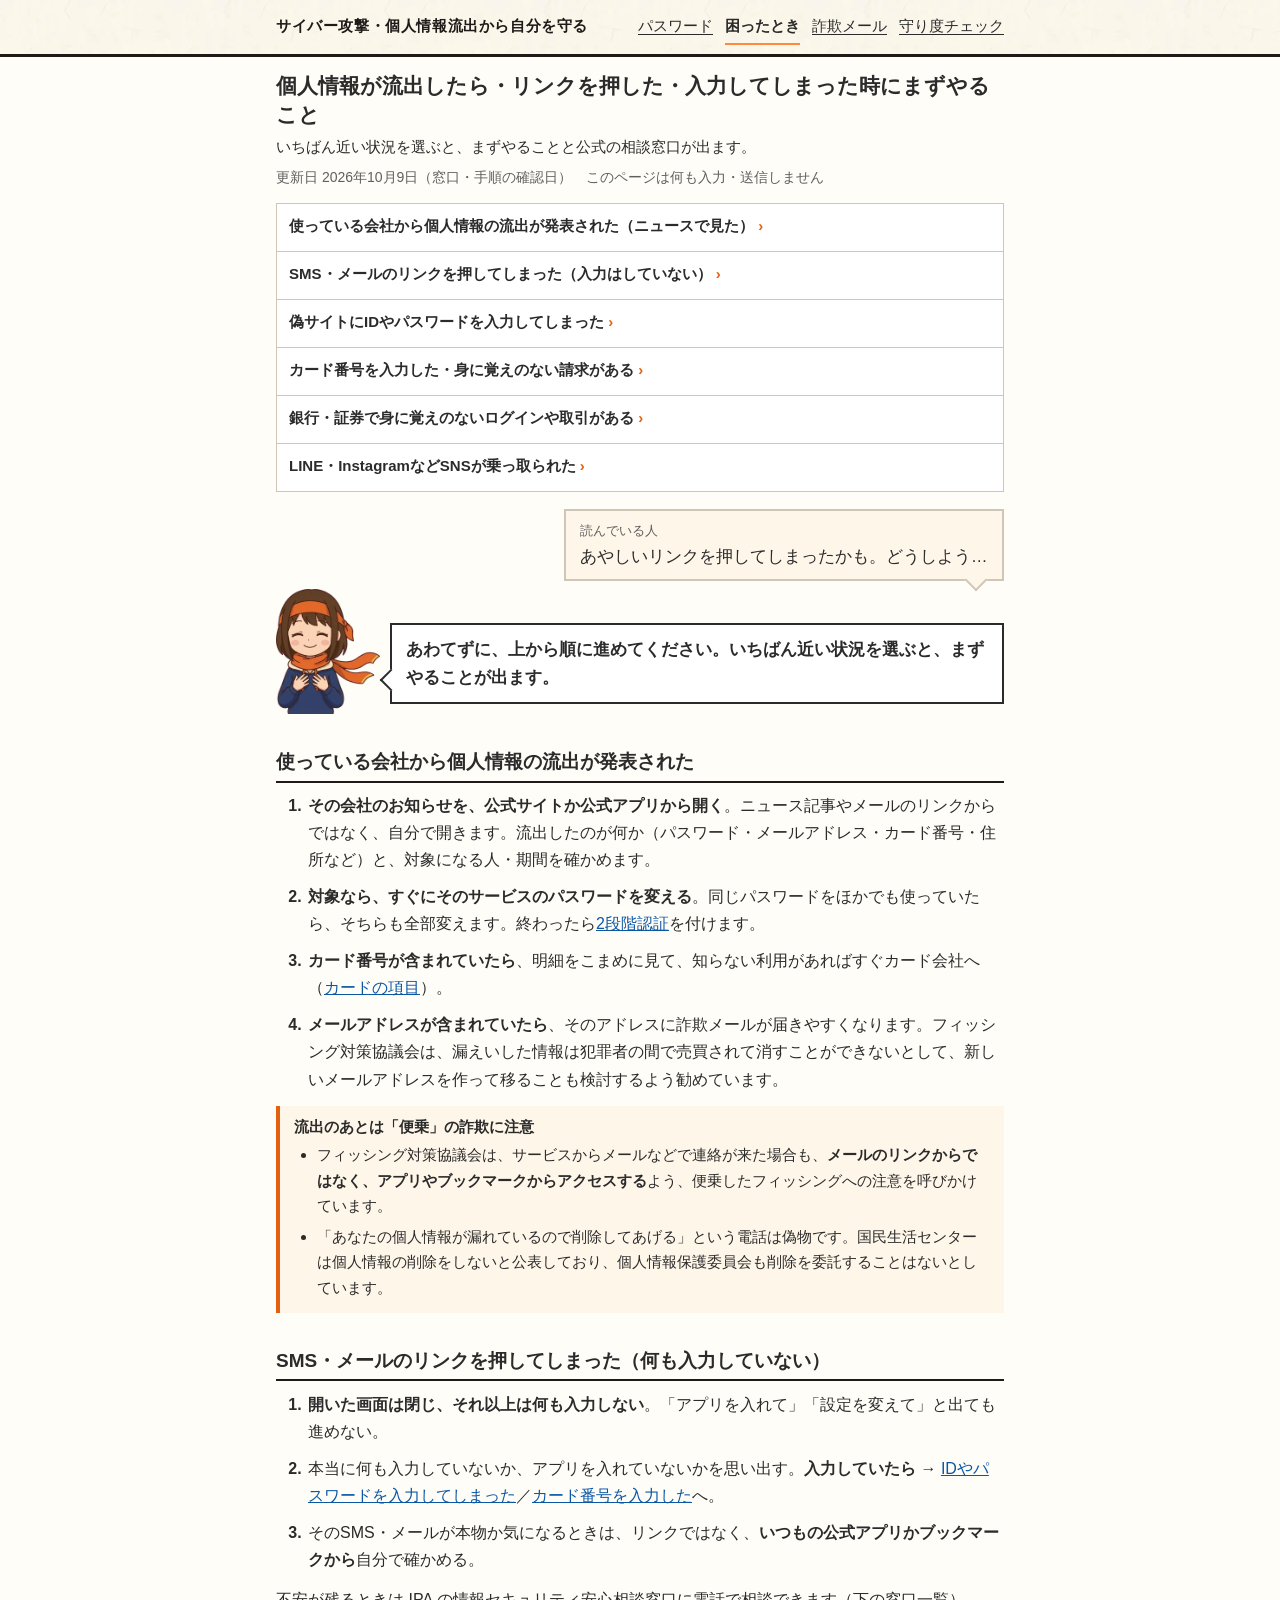
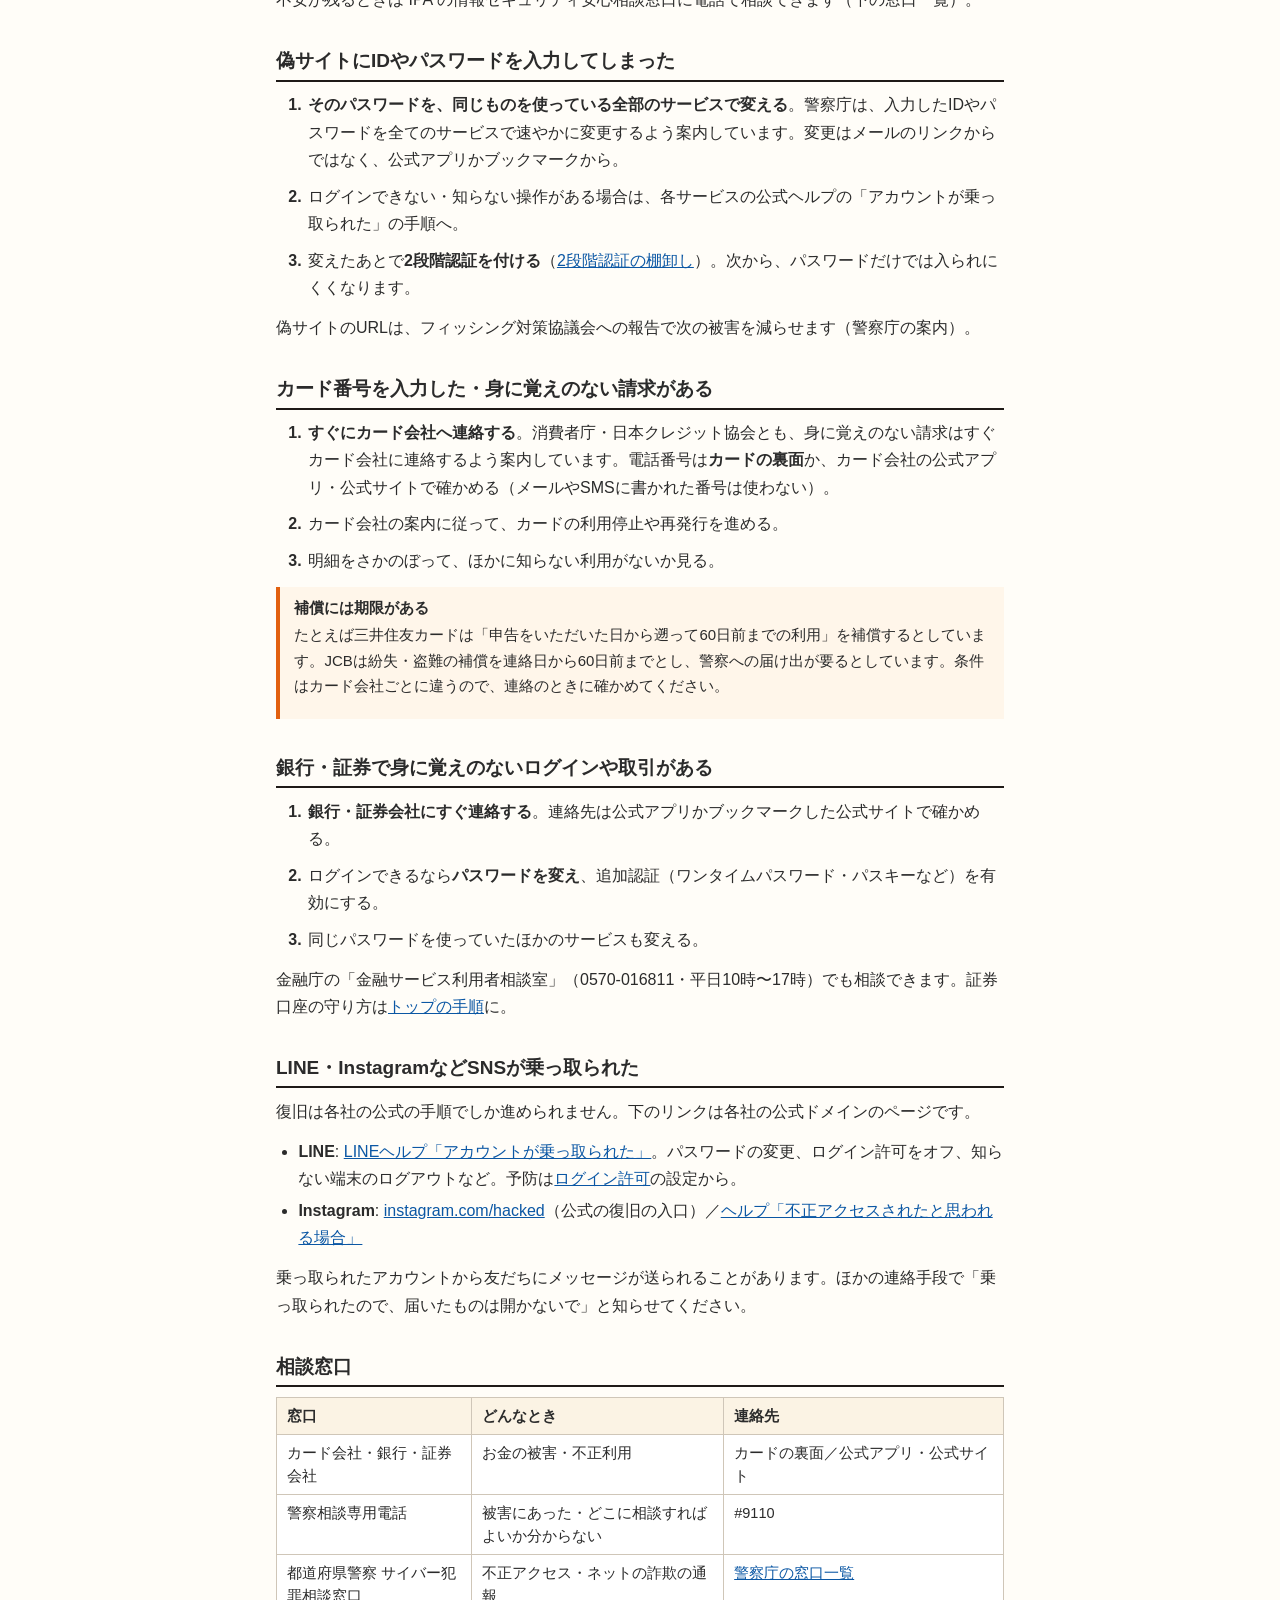
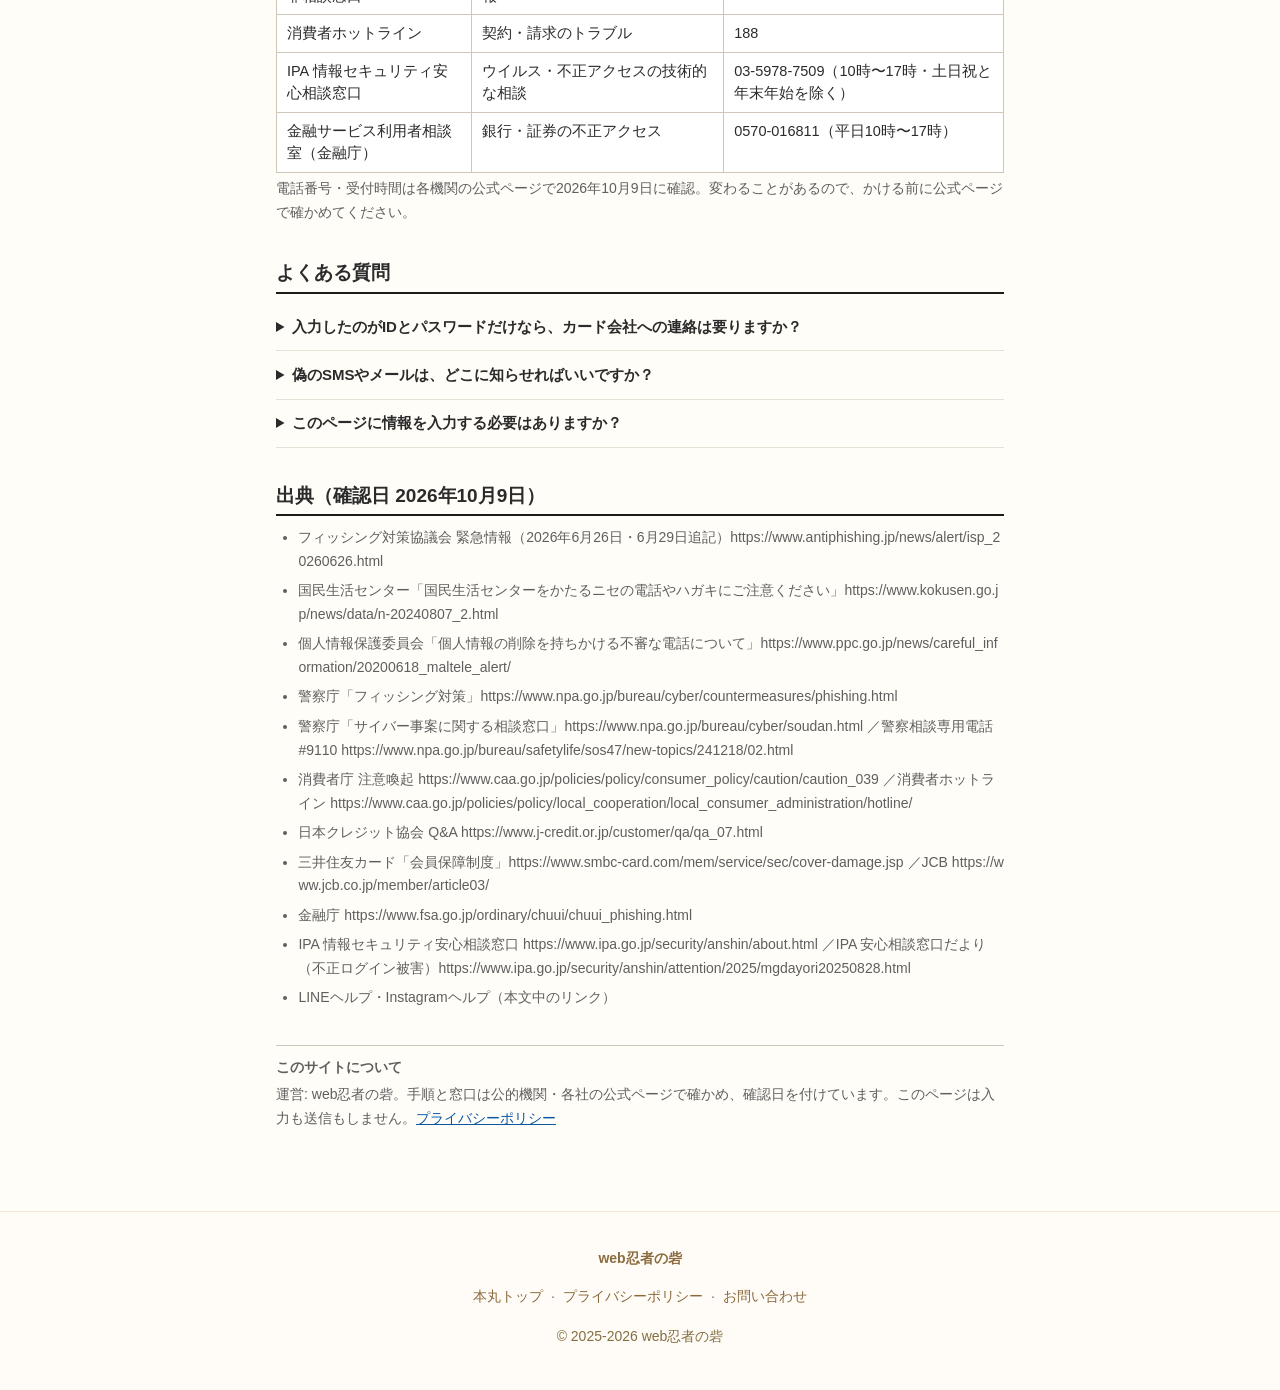
==== commit 8085ae4f: "読み物を読みやすく: 女の子の挿し絵と会話の形・目次・まとめを7ページに。上のメニューを4つに ・挿し絵: 看板の女の子（藍のパーカー）の素材12枚を /img/ に置き、読み物の区切りに「ひとこと」" ====
--- a/komattara/index.html
+++ b/komattara/index.html
@@ -38,13 +38,13 @@
 </script>
 <!-- 共通部品 D4（kkp-kit を kit/ にコピーしたもの。中は手で直さず kkp-kit 側で直して sync.sh）。Web フォントは読まない -->
 <link rel="stylesheet" href="/kit/kit.css?v=afa429f">
-<link rel="stylesheet" href="/style.css?v=20261025ux">
+<link rel="stylesheet" href="/style.css?v=20261115talk">
 <script src="/kit/kit.js?v=afa429f" defer></script>
 </head>
 <body>
 <div class="site"><div class="site-in">
   <a class="site-name" href="/">サイバー攻撃・個人情報流出から自分を守る</a>
-  <nav class="site-nav"><a href="/">守り度チェック</a><a href="/nidankai/">2段階認証</a><a href="/sagi/">詐欺メール</a><a href="/password/note/">パスワード</a><a href="/komattara/" aria-current="page">困ったとき</a></nav>
+  <nav class="site-nav"><a href="/password/note/">パスワード</a><a href="/komattara/" aria-current="page">困ったとき</a><a href="/sagi/">詐欺メール</a><a href="/">守り度チェック</a></nav>
 </div></div>
 <div class="wrap">
 <header>
@@ -64,6 +64,10 @@
 </div>
 
 <section class="case" id="leak">
+<div class="talk">
+<p class="ask"><span>読んでいる人</span>あやしいリンクを押してしまったかも。どうしよう…</p>
+<div class="say"><img src="/img/girl-relief.webp" width="240" height="288" alt="" loading="lazy" decoding="async"><p>あわてずに、上から順に進めてください。いちばん近い状況を選ぶと、まずやることが出ます。</p></div>
+</div>
 <h2>使っている会社から個人情報の流出が発表された</h2>
 <ol class="steps">
   <li><b>その会社のお知らせを、公式サイトか公式アプリから開く</b>。ニュース記事やメールのリンクからではなく、自分で開きます。流出したのが何か（パスワード・メールアドレス・カード番号・住所など）と、対象になる人・期間を確かめます。</li>
--- a/style.css
+++ b/style.css
@@ -272,3 +272,25 @@
 
 .pwnext{font-size:16px;margin:.6rem 0 0}
 .pwnext a{font-weight:700}
+
+/* 女の子のひとこと（読み物の区切りに、その段の答えを1文で）。絵は飾りなので alt は空 */
+.say{display:flex;align-items:flex-end;gap:10px;margin:1rem 0 1.1rem}
+.say img{flex:0 0 auto;width:84px;height:auto}
+.say p{position:relative;flex:1 1 auto;margin:0 0 10px;padding:.7rem .9rem;border:2px solid var(--ink);background:#fff;font-size:16.5px;font-weight:700;line-height:1.6}
+.say p::before{content:"";position:absolute;left:-9px;bottom:14px;width:14px;height:14px;background:#fff;border-left:2px solid var(--ink);border-bottom:2px solid var(--ink);transform:rotate(45deg)}
+@media(min-width:600px){.say img{width:104px}.say p{font-size:17px}}
+@media print{.say{display:none}}
+/* 読み物の中の目次と、まとめ */
+.toc a{display:inline;line-height:2}
+.matome{border:2px solid var(--ink);padding:.7rem 1rem .5rem;margin:1.6rem 0 0;background:#fff}
+.matome > b{display:block;font-size:17px;margin-bottom:.3rem}
+.matome ul{margin:.2rem 0 .6rem}
+.matome p{margin:0 0 .4rem}
+
+/* 会話の形（読んでいる人の声 → 女の子の答え） */
+.talk{margin:1.1rem 0 1.2rem}
+.talk .say{margin:.5rem 0 0}
+.ask{position:relative;margin:0 0 0 auto;max-width:86%;width:fit-content;padding:.6rem .9rem;border:2px solid var(--line);background:var(--head);font-size:16.5px;line-height:1.6}
+.ask span{display:block;font-size:13px;color:var(--sub);margin-bottom:.1rem}
+.ask::after{content:"";position:absolute;right:18px;bottom:-9px;width:14px;height:14px;background:var(--head);border-right:2px solid var(--line);border-bottom:2px solid var(--line);transform:rotate(45deg)}
+@media print{.talk{display:none}}
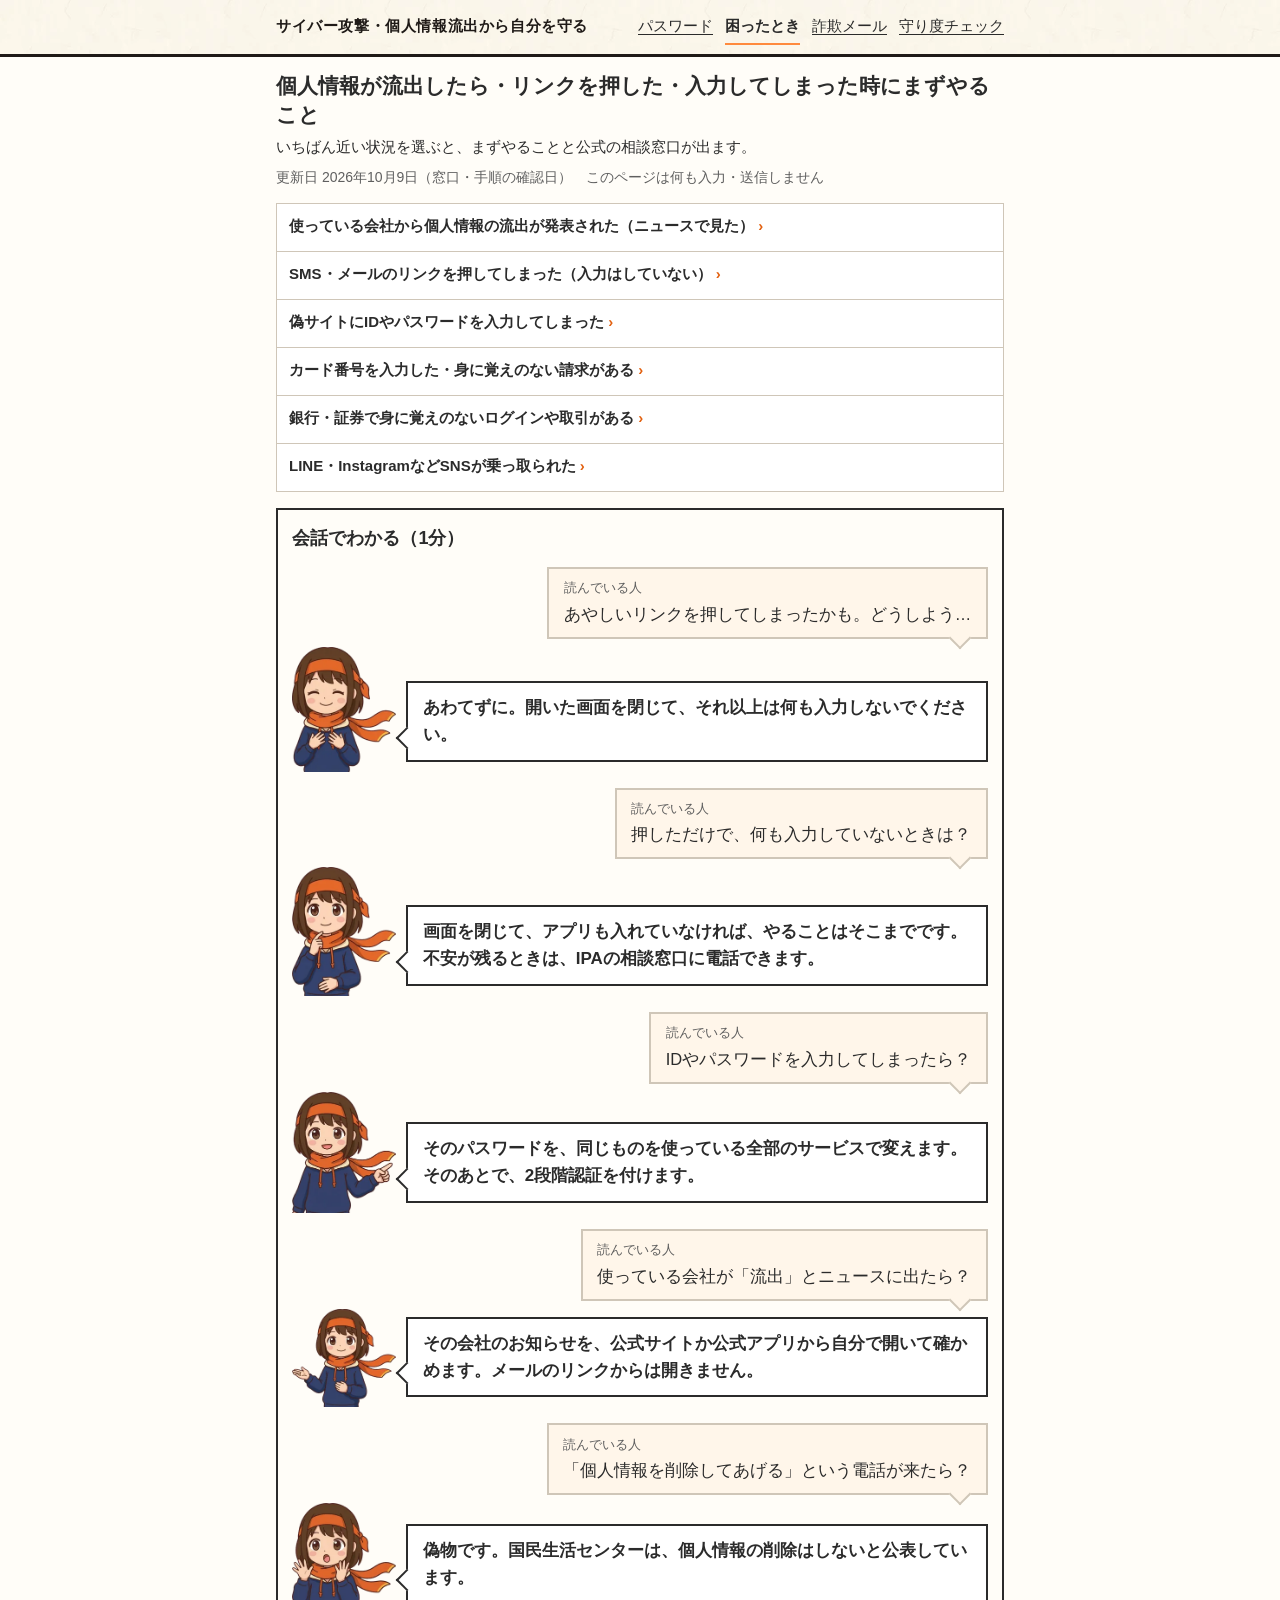
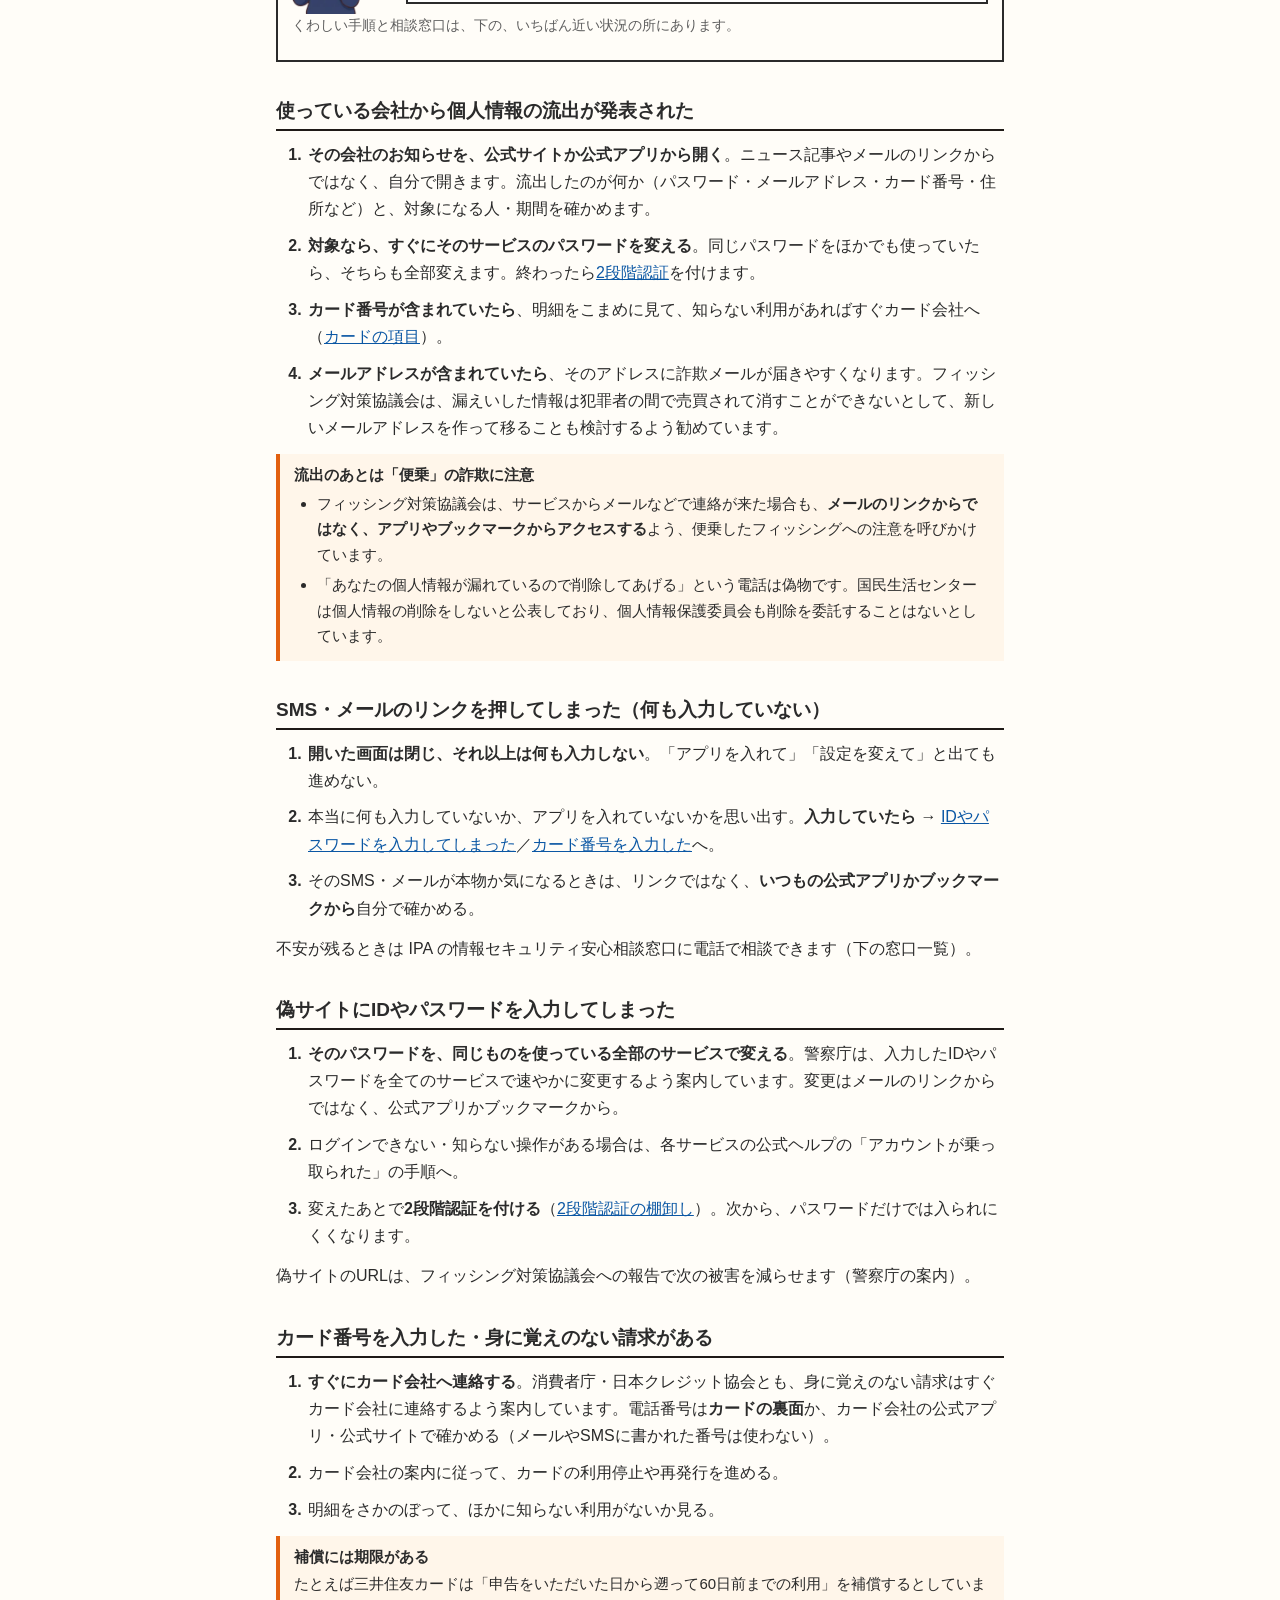
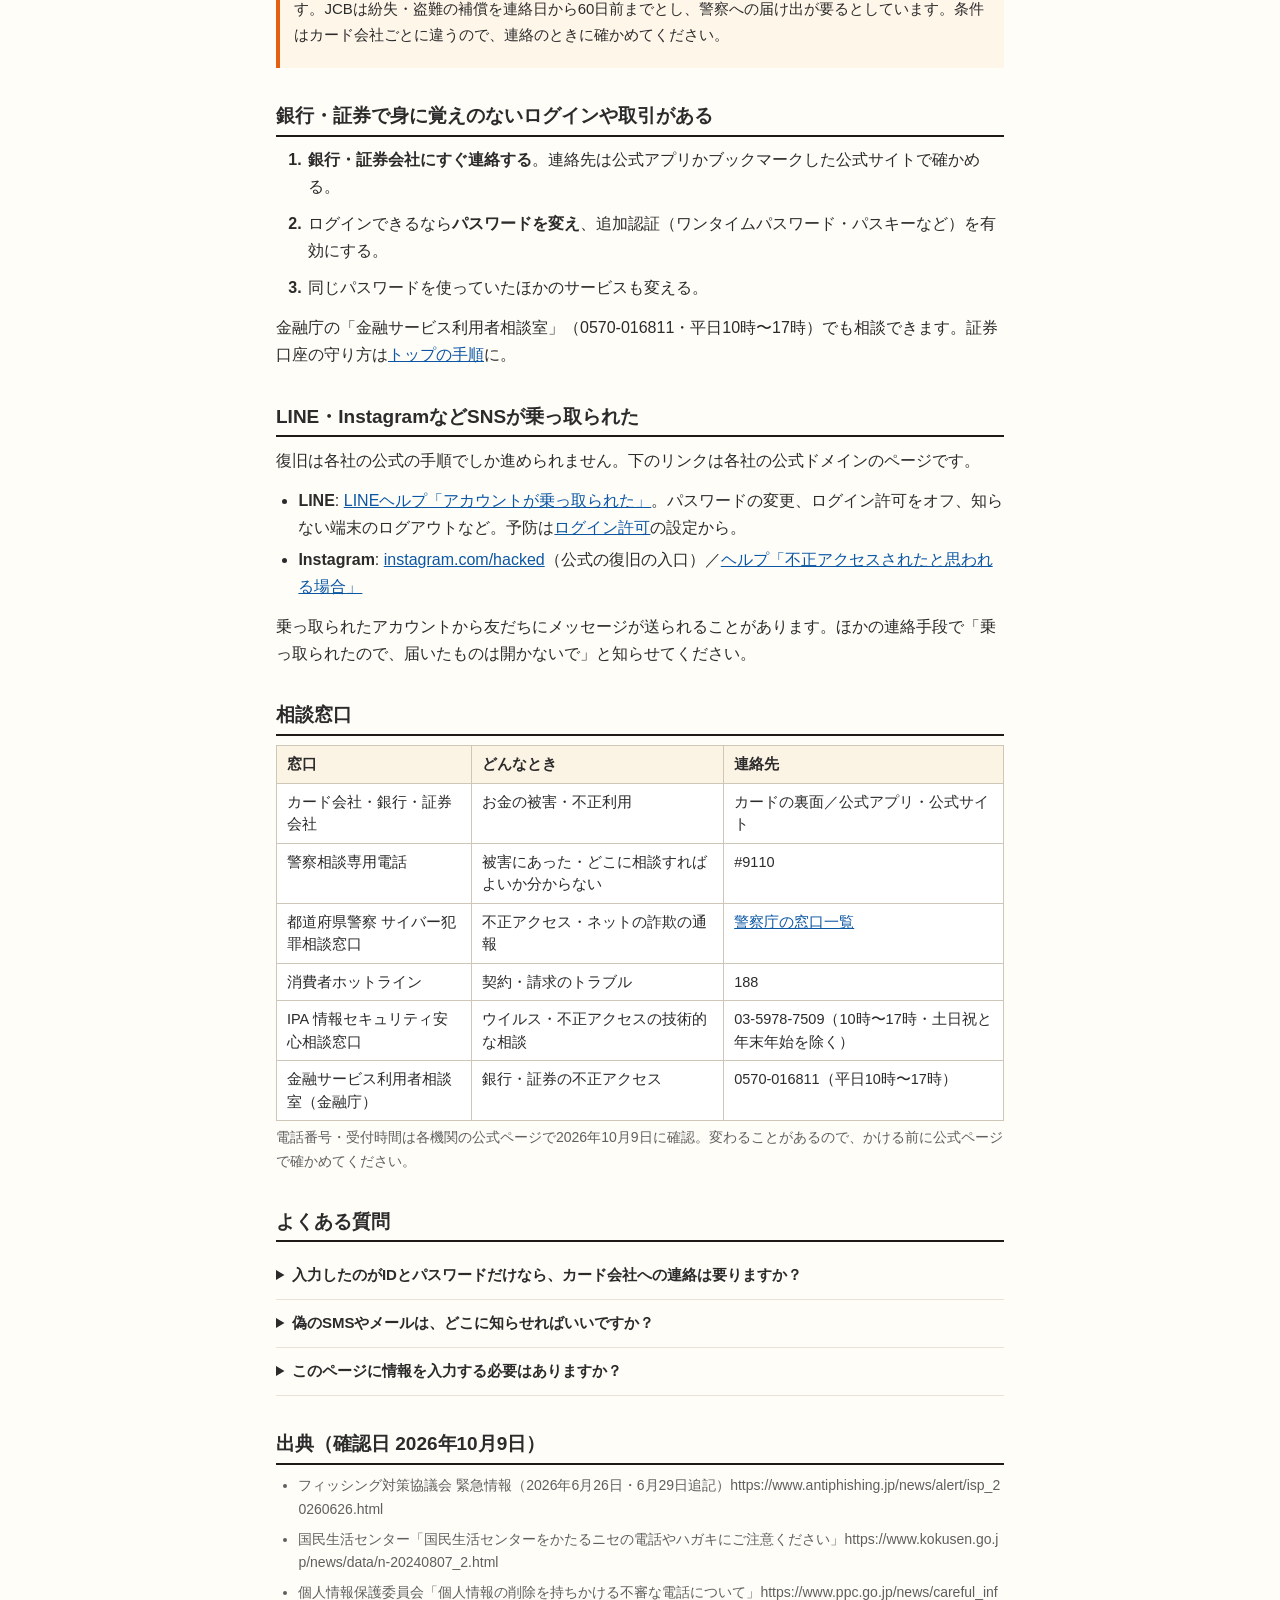
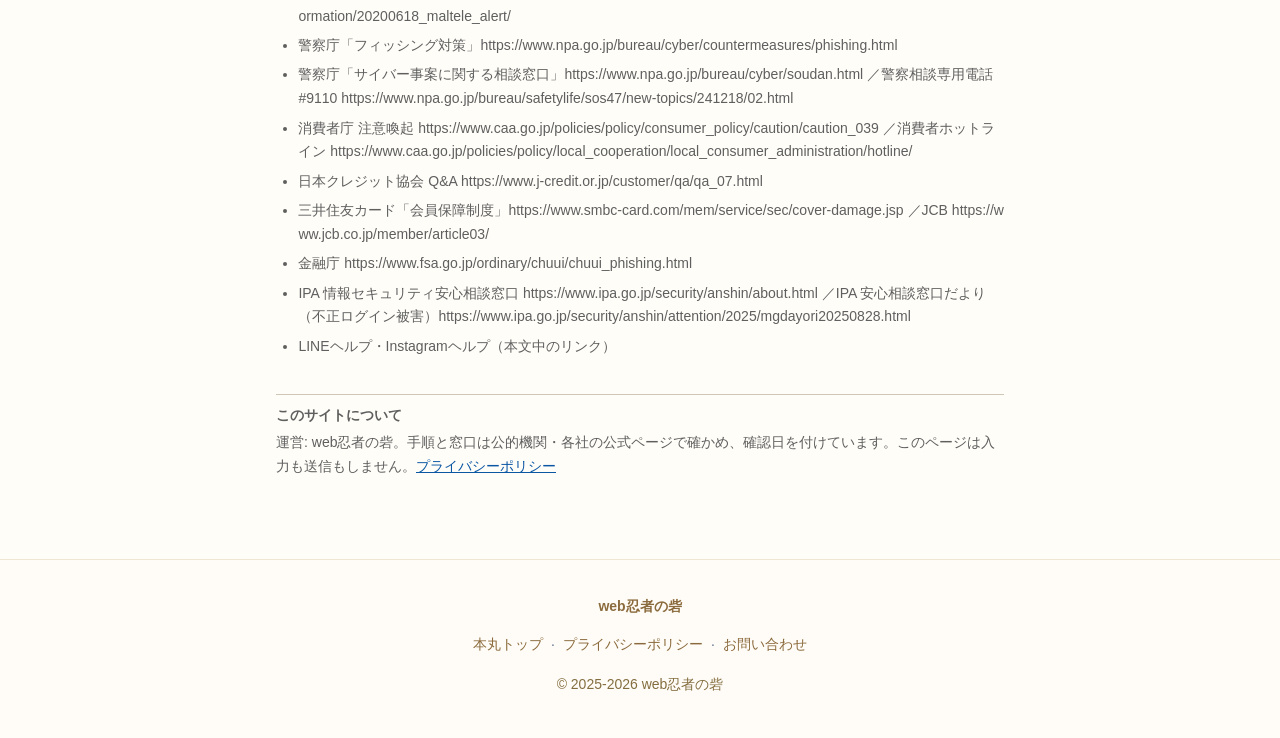
==== commit 48d98267: "会話でわかる（1分）を、残りの6ページにも入れる トップ・2段階認証・詐欺メール・困ったとき・管理アプリ・パスワードを作る。 読んでいる人の声と女の子の答えを4〜5つ並べ、会話だけで要点が全部わかる形" ====
--- a/komattara/index.html
+++ b/komattara/index.html
@@ -38,7 +38,7 @@
 </script>
 <!-- 共通部品 D4（kkp-kit を kit/ にコピーしたもの。中は手で直さず kkp-kit 側で直して sync.sh）。Web フォントは読まない -->
 <link rel="stylesheet" href="/kit/kit.css?v=afa429f">
-<link rel="stylesheet" href="/style.css?v=20261115talk">
+<link rel="stylesheet" href="/style.css?v=20261115chat2">
 <script src="/kit/kit.js?v=afa429f" defer></script>
 </head>
 <body>
@@ -64,10 +64,20 @@
 </div>
 
 <section class="case" id="leak">
-<div class="talk">
+<section class="chat" aria-label="会話でわかる">
+<h3>会話でわかる（1分）</h3>
 <p class="ask"><span>読んでいる人</span>あやしいリンクを押してしまったかも。どうしよう…</p>
-<div class="say"><img src="/img/girl-relief.webp" width="240" height="288" alt="" loading="lazy" decoding="async"><p>あわてずに、上から順に進めてください。いちばん近い状況を選ぶと、まずやることが出ます。</p></div>
-</div>
+<div class="say"><img src="/img/girl-relief.webp" width="240" height="288" alt="" loading="lazy" decoding="async"><p>あわてずに。開いた画面を閉じて、それ以上は何も入力しないでください。</p></div>
+<p class="ask"><span>読んでいる人</span>押しただけで、何も入力していないときは？</p>
+<div class="say"><img src="/img/girl-think-left.webp" width="240" height="296" alt="" loading="lazy" decoding="async"><p>画面を閉じて、アプリも入れていなければ、やることはそこまでです。不安が残るときは、IPAの相談窓口に電話できます。</p></div>
+<p class="ask"><span>読んでいる人</span>IDやパスワードを入力してしまったら？</p>
+<div class="say"><img src="/img/girl-point-right.webp" width="240" height="279" alt="" loading="lazy" decoding="async"><p>そのパスワードを、同じものを使っている全部のサービスで変えます。そのあとで、2段階認証を付けます。</p></div>
+<p class="ask"><span>読んでいる人</span>使っている会社が「流出」とニュースに出たら？</p>
+<div class="say"><img src="/img/girl-guide-left.webp" width="240" height="228" alt="" loading="lazy" decoding="async"><p>その会社のお知らせを、公式サイトか公式アプリから自分で開いて確かめます。メールのリンクからは開きません。</p></div>
+<p class="ask"><span>読んでいる人</span>「個人情報を削除してあげる」という電話が来たら？</p>
+<div class="say"><img src="/img/girl-wow-left.webp" width="240" height="256" alt="" loading="lazy" decoding="async"><p>偽物です。国民生活センターは、個人情報の削除はしないと公表しています。</p></div>
+<p class="note">くわしい手順と相談窓口は、下の、いちばん近い状況の所にあります。</p>
+</section>
 <h2>使っている会社から個人情報の流出が発表された</h2>
 <ol class="steps">
   <li><b>その会社のお知らせを、公式サイトか公式アプリから開く</b>。ニュース記事やメールのリンクからではなく、自分で開きます。流出したのが何か（パスワード・メールアドレス・カード番号・住所など）と、対象になる人・期間を確かめます。</li>
--- a/style.css
+++ b/style.css
@@ -294,3 +294,17 @@
 .ask span{display:block;font-size:13px;color:var(--sub);margin-bottom:.1rem}
 .ask::after{content:"";position:absolute;right:18px;bottom:-9px;width:14px;height:14px;background:var(--head);border-right:2px solid var(--line);border-bottom:2px solid var(--line);transform:rotate(45deg)}
 @media print{.talk{display:none}}
+
+/* 場面の挿し絵（読み物の見出しの下）。高さを先に取って、読みこみでガタつかせない */
+.fig{margin:.6rem 0 1rem}
+.fig img{display:block;width:100%;height:auto;max-width:560px;border:2px solid var(--ink)}
+@media print{.fig{display:none}}
+
+/* 会話だけで楽しめる形（読み物のはじめに、会話で全部を言い切る） */
+.chat{border:2px solid var(--ink);background:#fffdf8;padding:.2rem .9rem .6rem;margin:1rem 0 1.2rem}
+.chat h3{border:0;padding:0;margin:.8rem 0 .8rem;font-size:18px}
+.chat .ask{margin-top:1rem}
+.chat .say{margin:.5rem 0 0}
+@media print{.chat{display:none}}
+
+.chat .say a{font-weight:700}
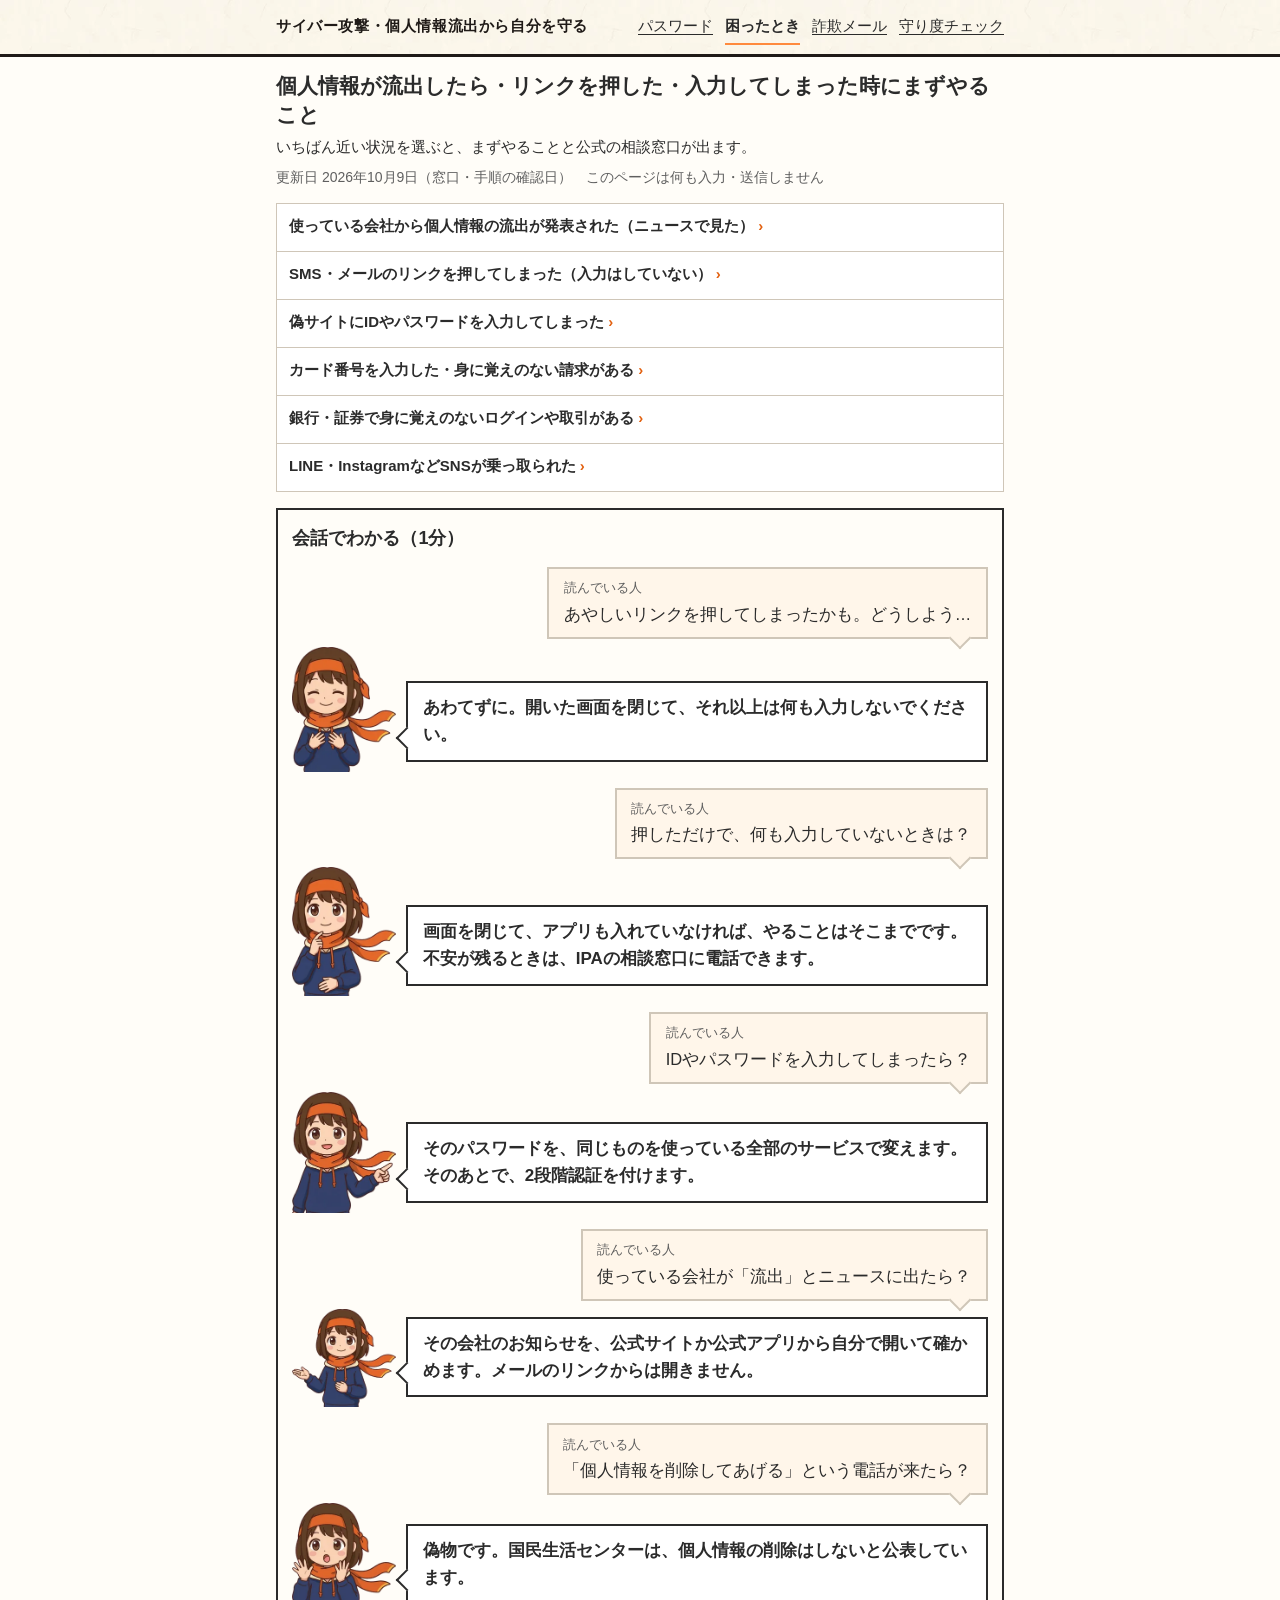
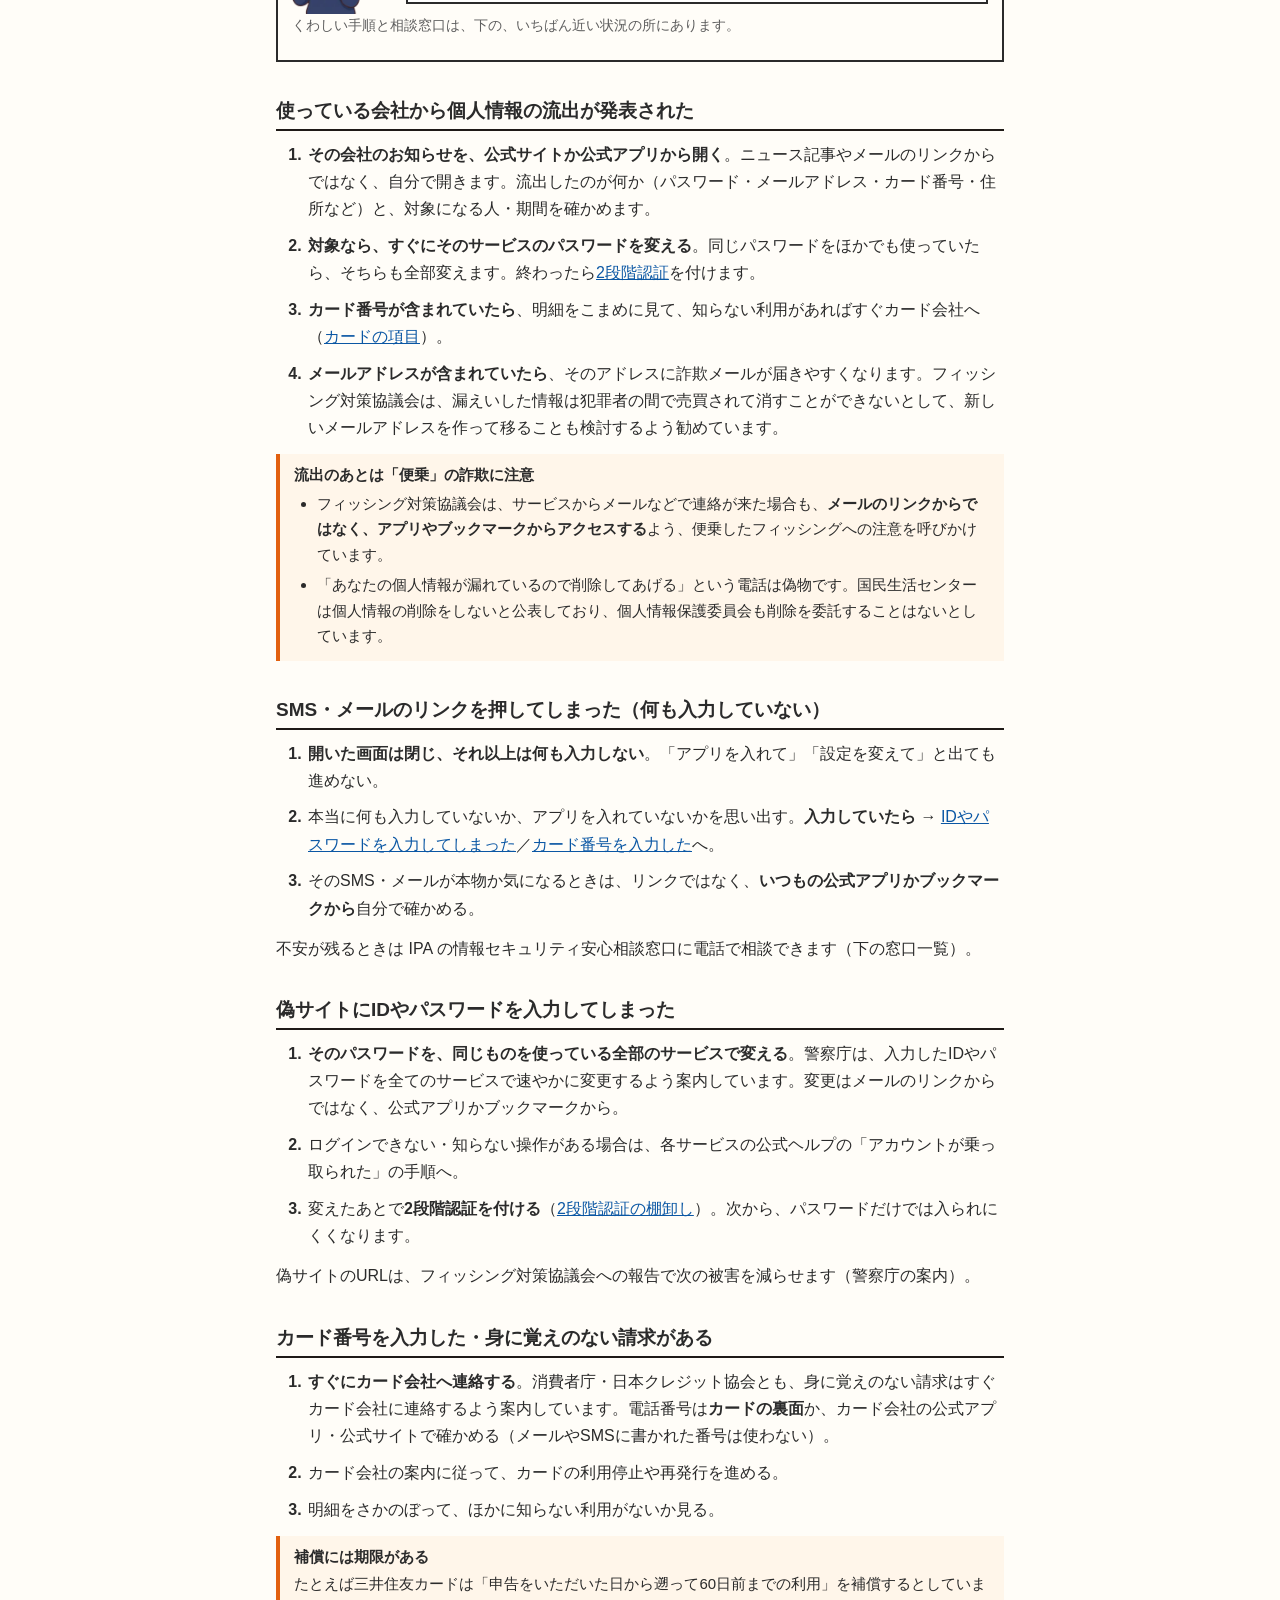
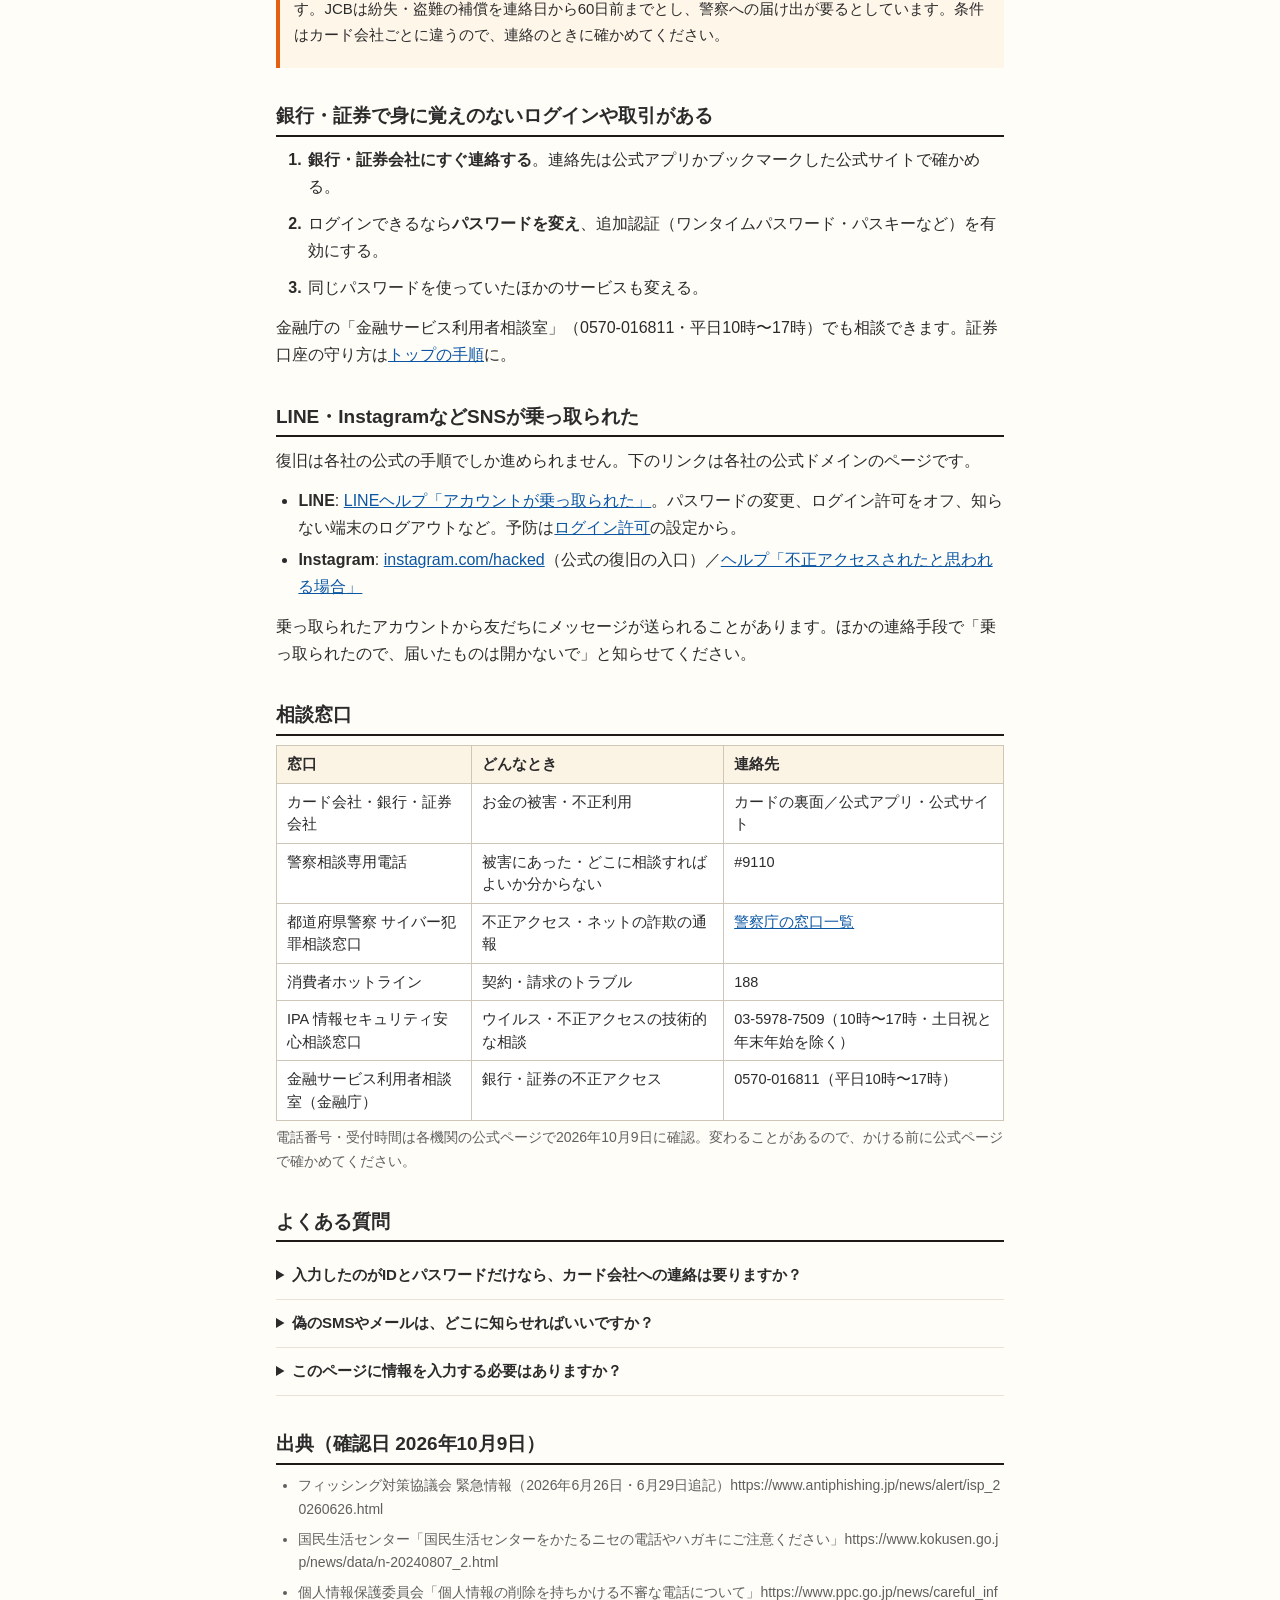
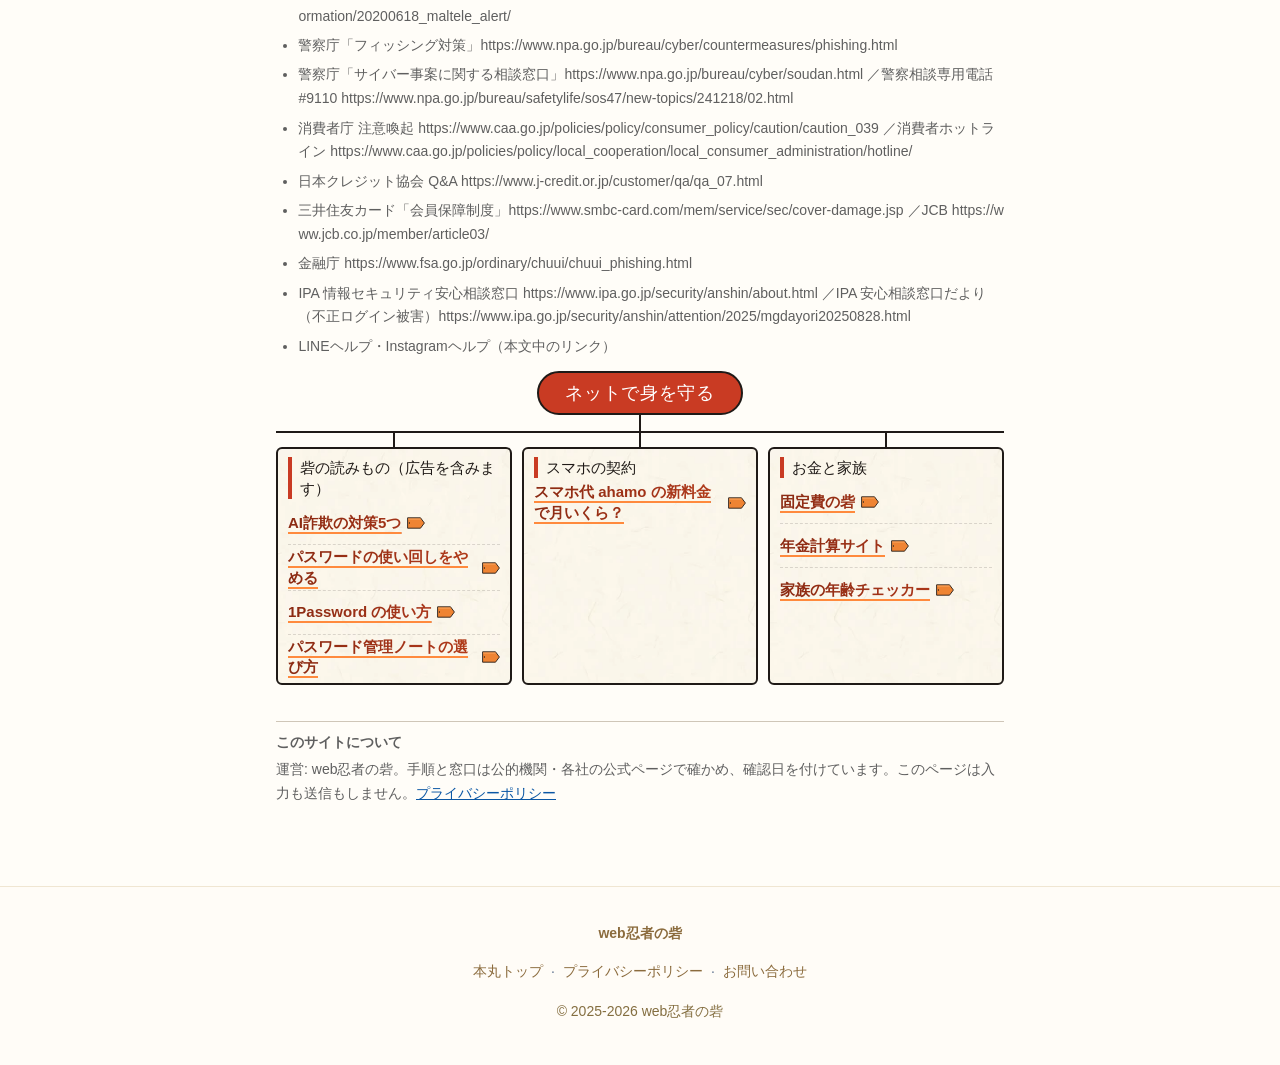
==== commit 39f93ad1: "トップと下層4ページの下に関連のk-map（砦の安全の読み物・スマホ代・お金と家族）。商品は置かない・note/tsukuruは触らない Co-Authored-By: Claude Opus 5.5" ====
--- a/komattara/index.html
+++ b/komattara/index.html
@@ -177,6 +177,8 @@
   <li>LINEヘルプ・Instagramヘルプ（本文中のリンク）</li>
 </ul>
 
+<div class="k-map"><div class="k-map-core"><span>ネットで身を守る</span></div><div class="k-map-b"><div class="k-map-br"><p class="k-map-h">砦の読みもの（広告を含みます）</p><a class="k-link" href="https://kkpwebninja.com/blog/anzen/ai-sagi-fuan">AI詐欺の対策5つ</a><a class="k-link" href="https://kkpwebninja.com/blog/anzen/1password-hajimekata">パスワードの使い回しをやめる</a><a class="k-link" href="https://kkpwebninja.com/blog/anzen/1password-tsukaikata">1Password の使い方</a><a class="k-link" href="https://kkpwebninja.com/blog/anzen/password-note-erabikata">パスワード管理ノートの選び方</a></div><div class="k-map-br"><p class="k-map-h">スマホの契約</p><a class="k-link" href="https://kkpwebninja.com/blog/tsushin/ahamo-ryokin">スマホ代 ahamo の新料金で月いくら？</a></div><div class="k-map-br"><p class="k-map-h">お金と家族</p><a class="k-link" href="https://kotei.kkpwebninja.com/">固定費の砦</a><a class="k-link" href="https://nenkin-sim.kkpwebninja.com/">年金計算サイト</a><a class="k-link" href="https://agelist.kkpwebninja.com/">家族の年齢チェッカー</a></div></div></div>
+
 <div class="author"><b>このサイトについて</b>
 <p>運営: web忍者の砦。手順と窓口は公的機関・各社の公式ページで確かめ、確認日を付けています。このページは入力も送信もしません。<a href="https://privacypolicy.kkpwebninja.com/" target="_blank" rel="noopener">プライバシーポリシー</a></p></div>
 </main>
